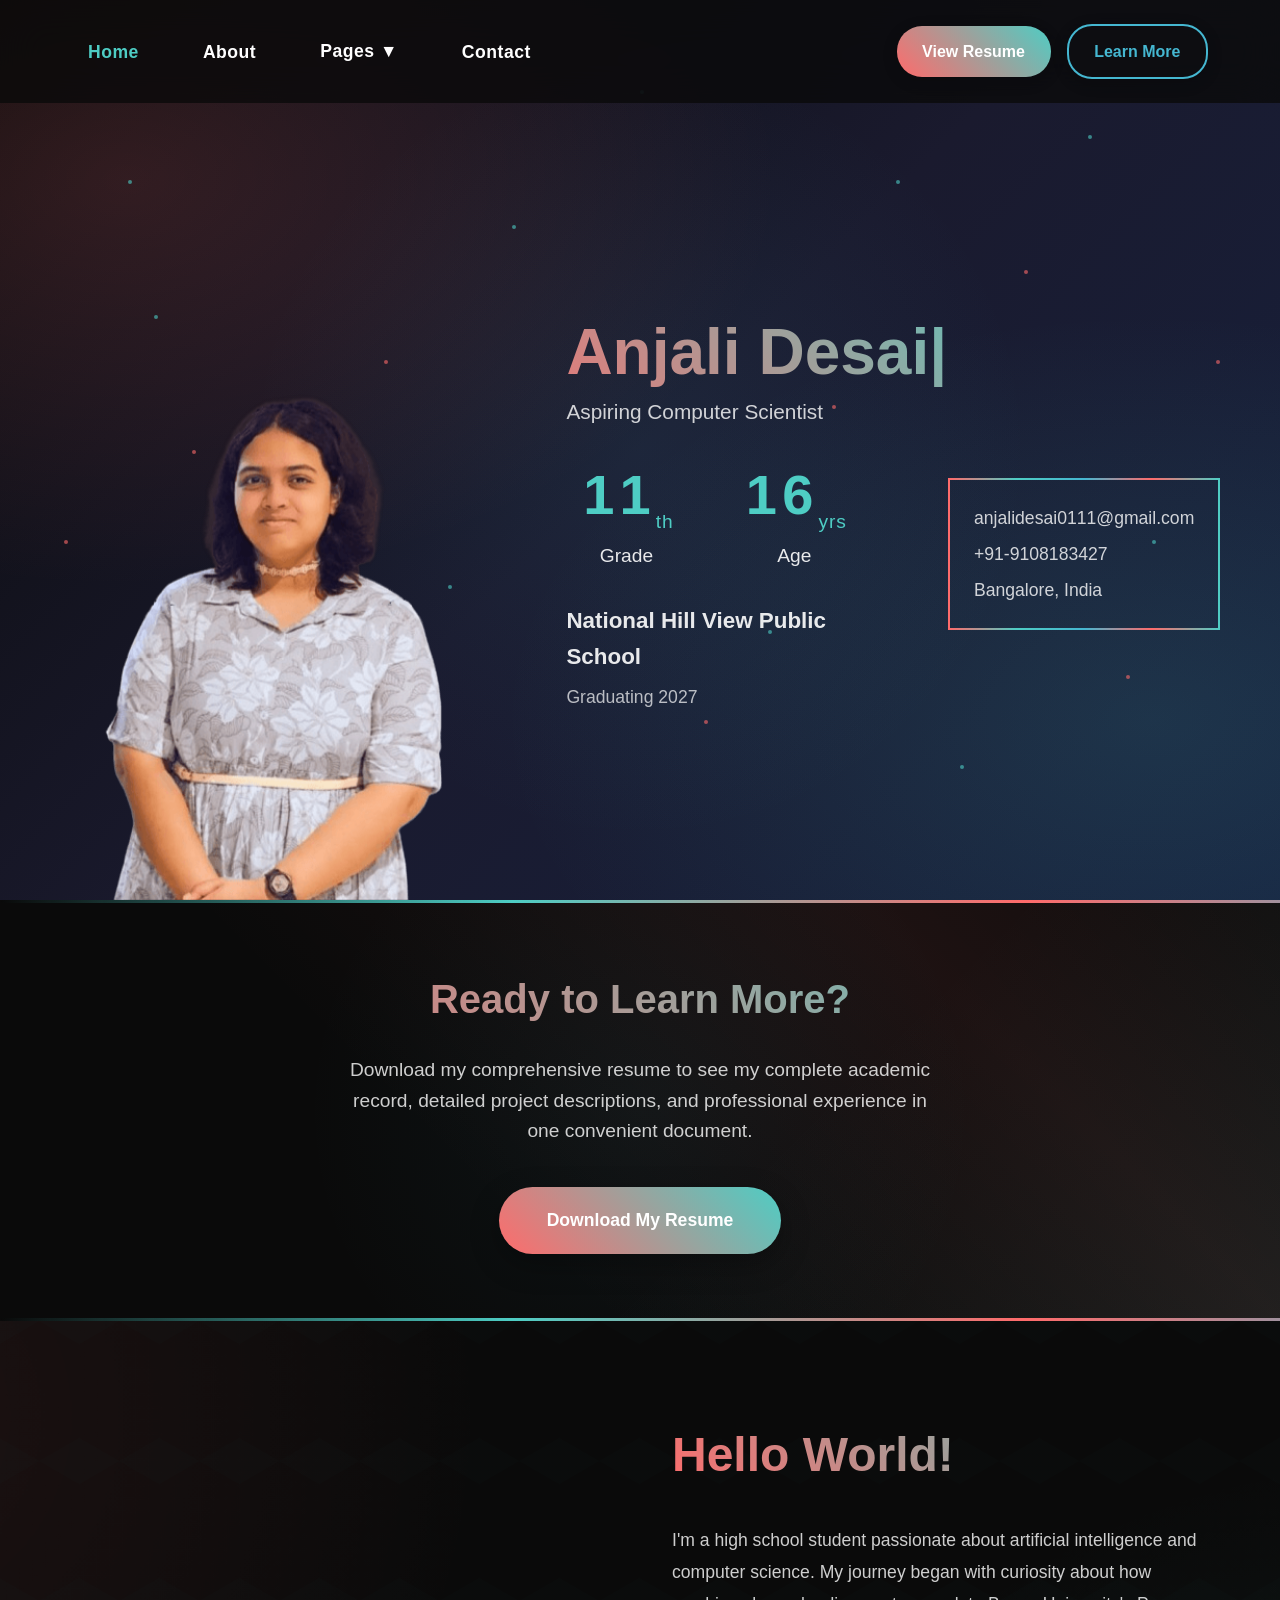
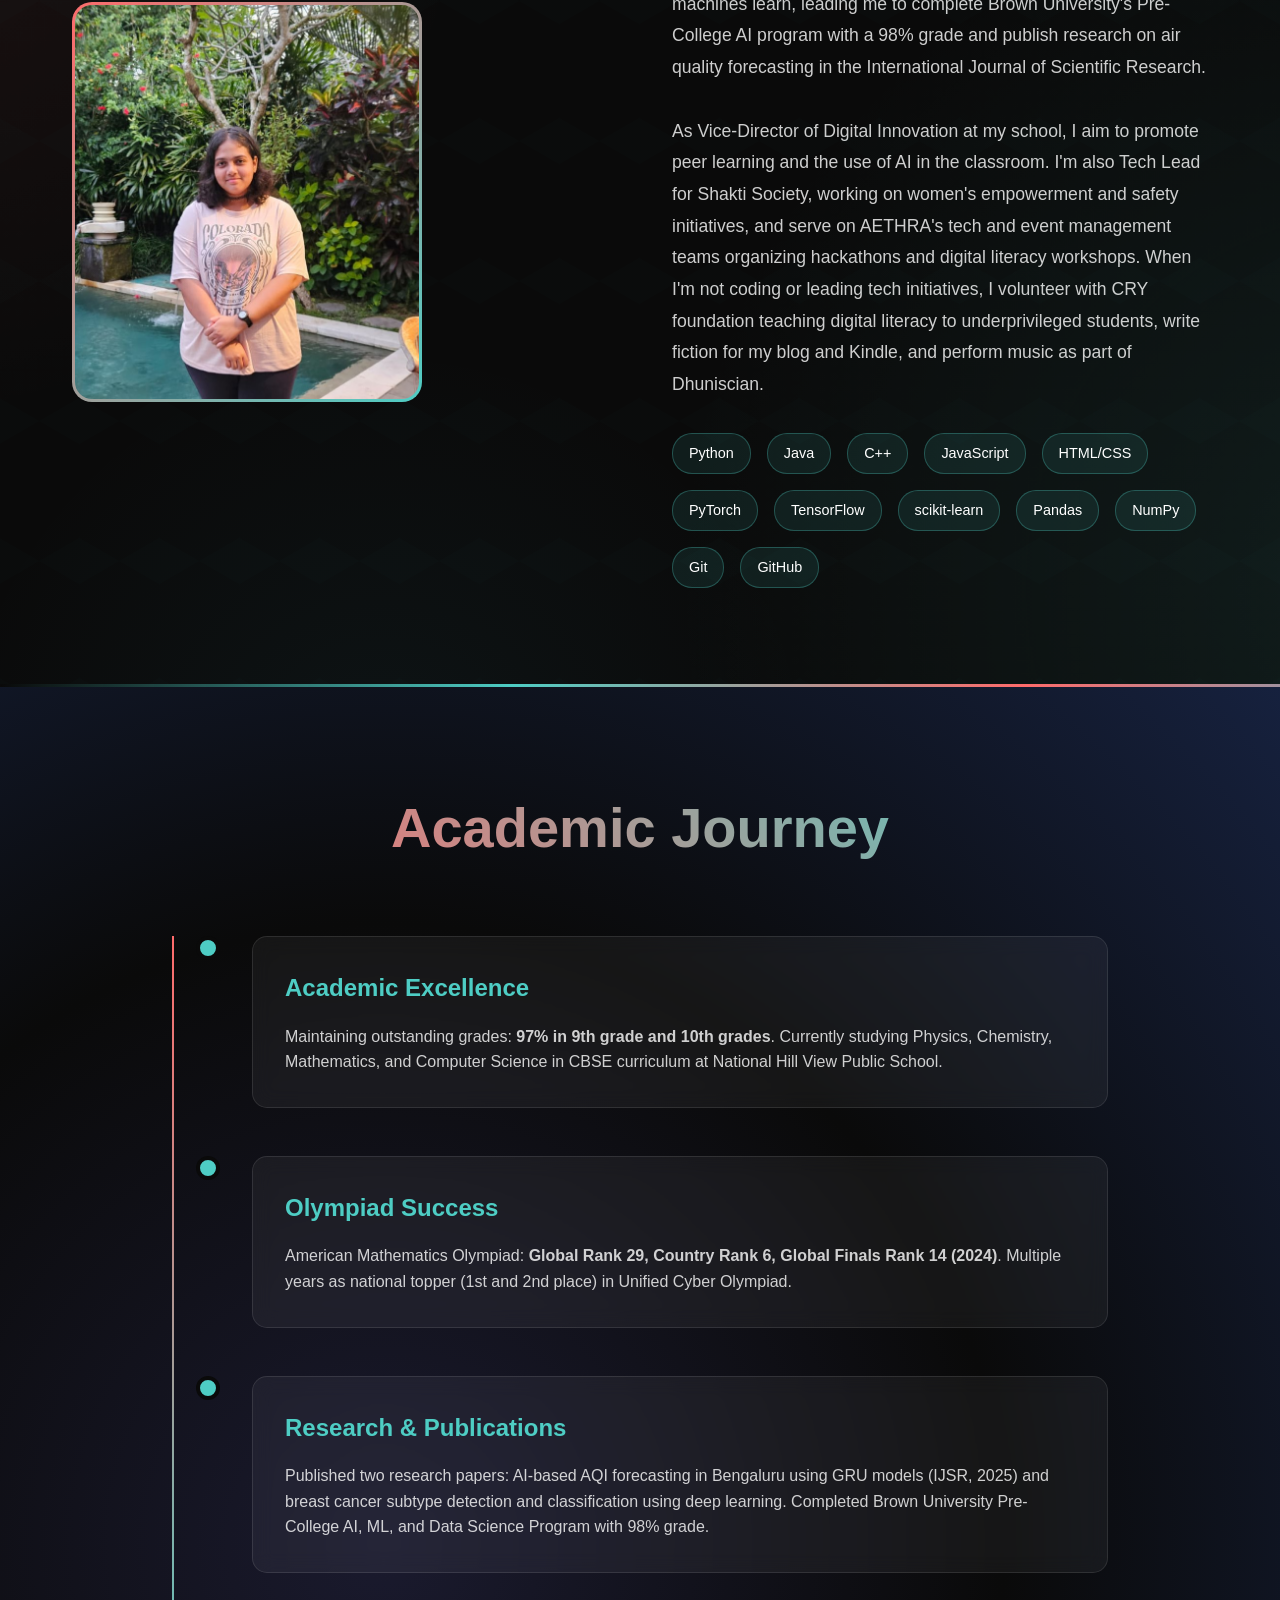
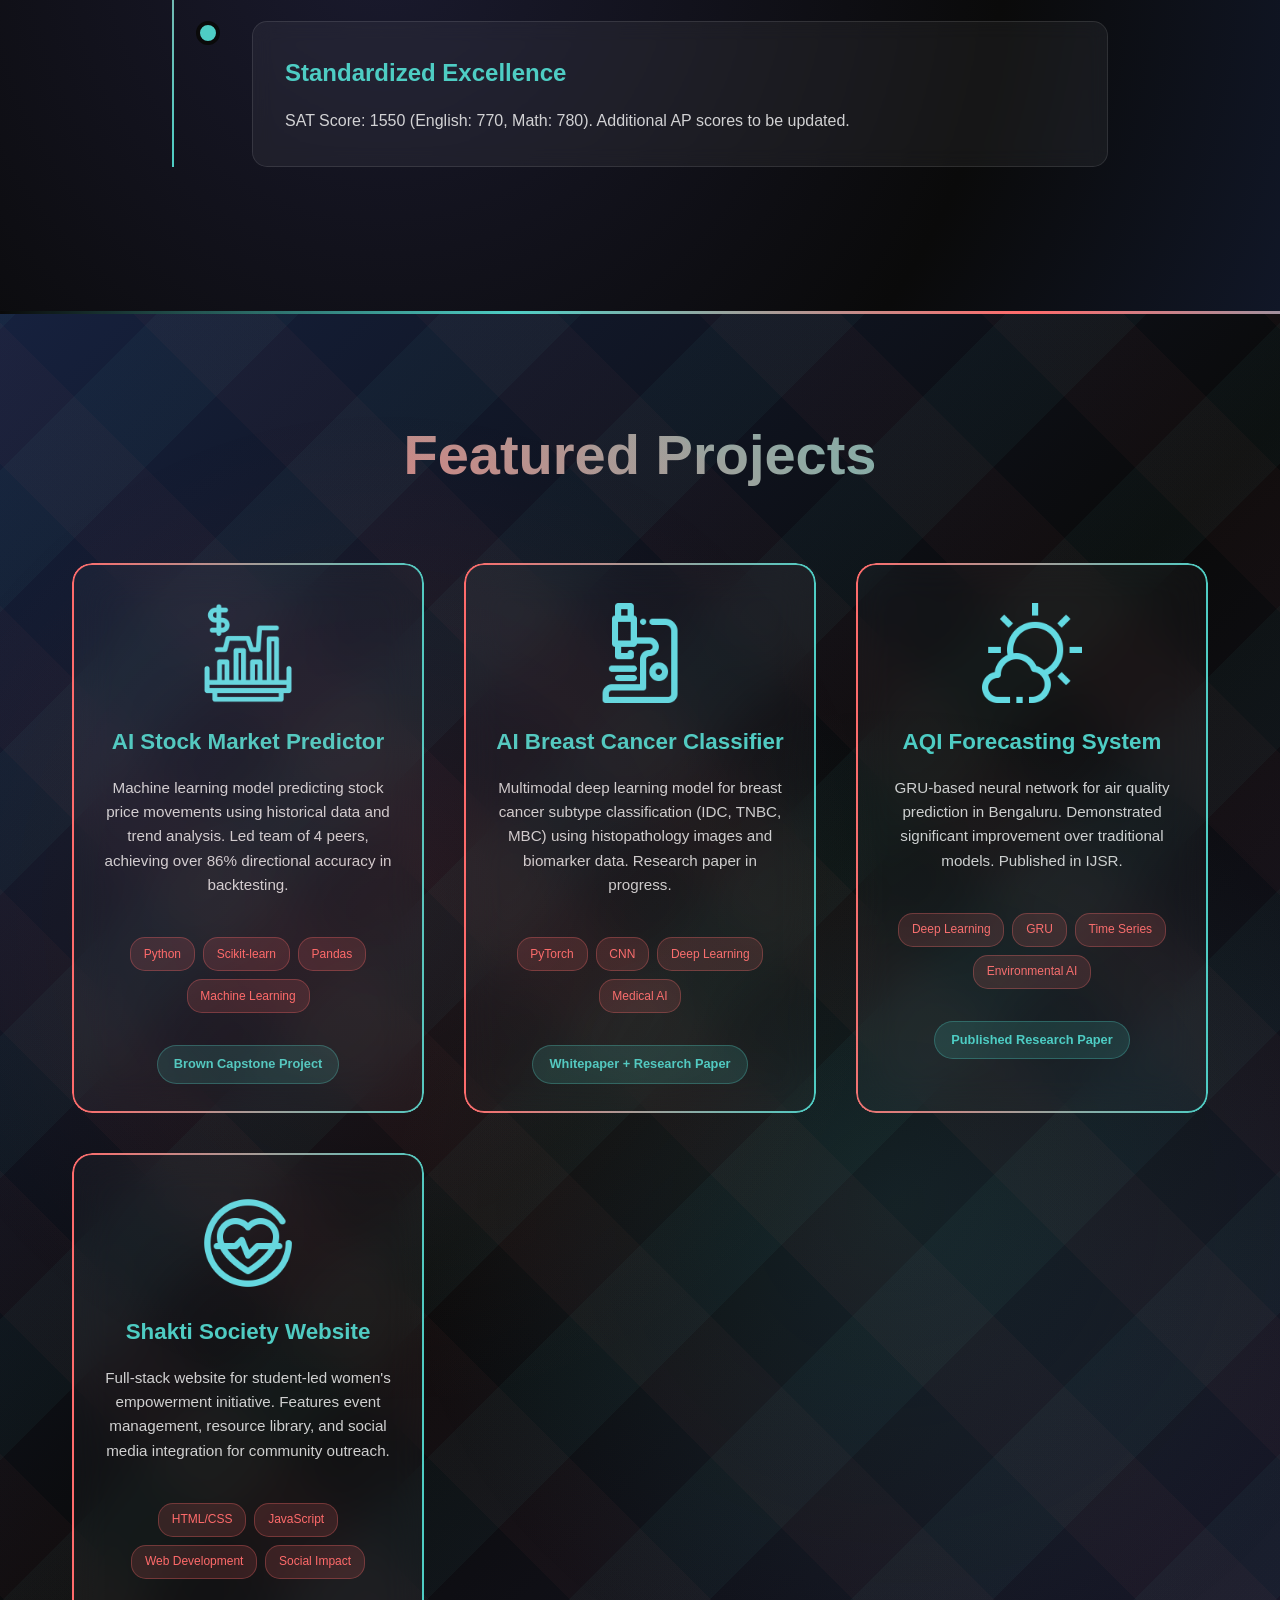
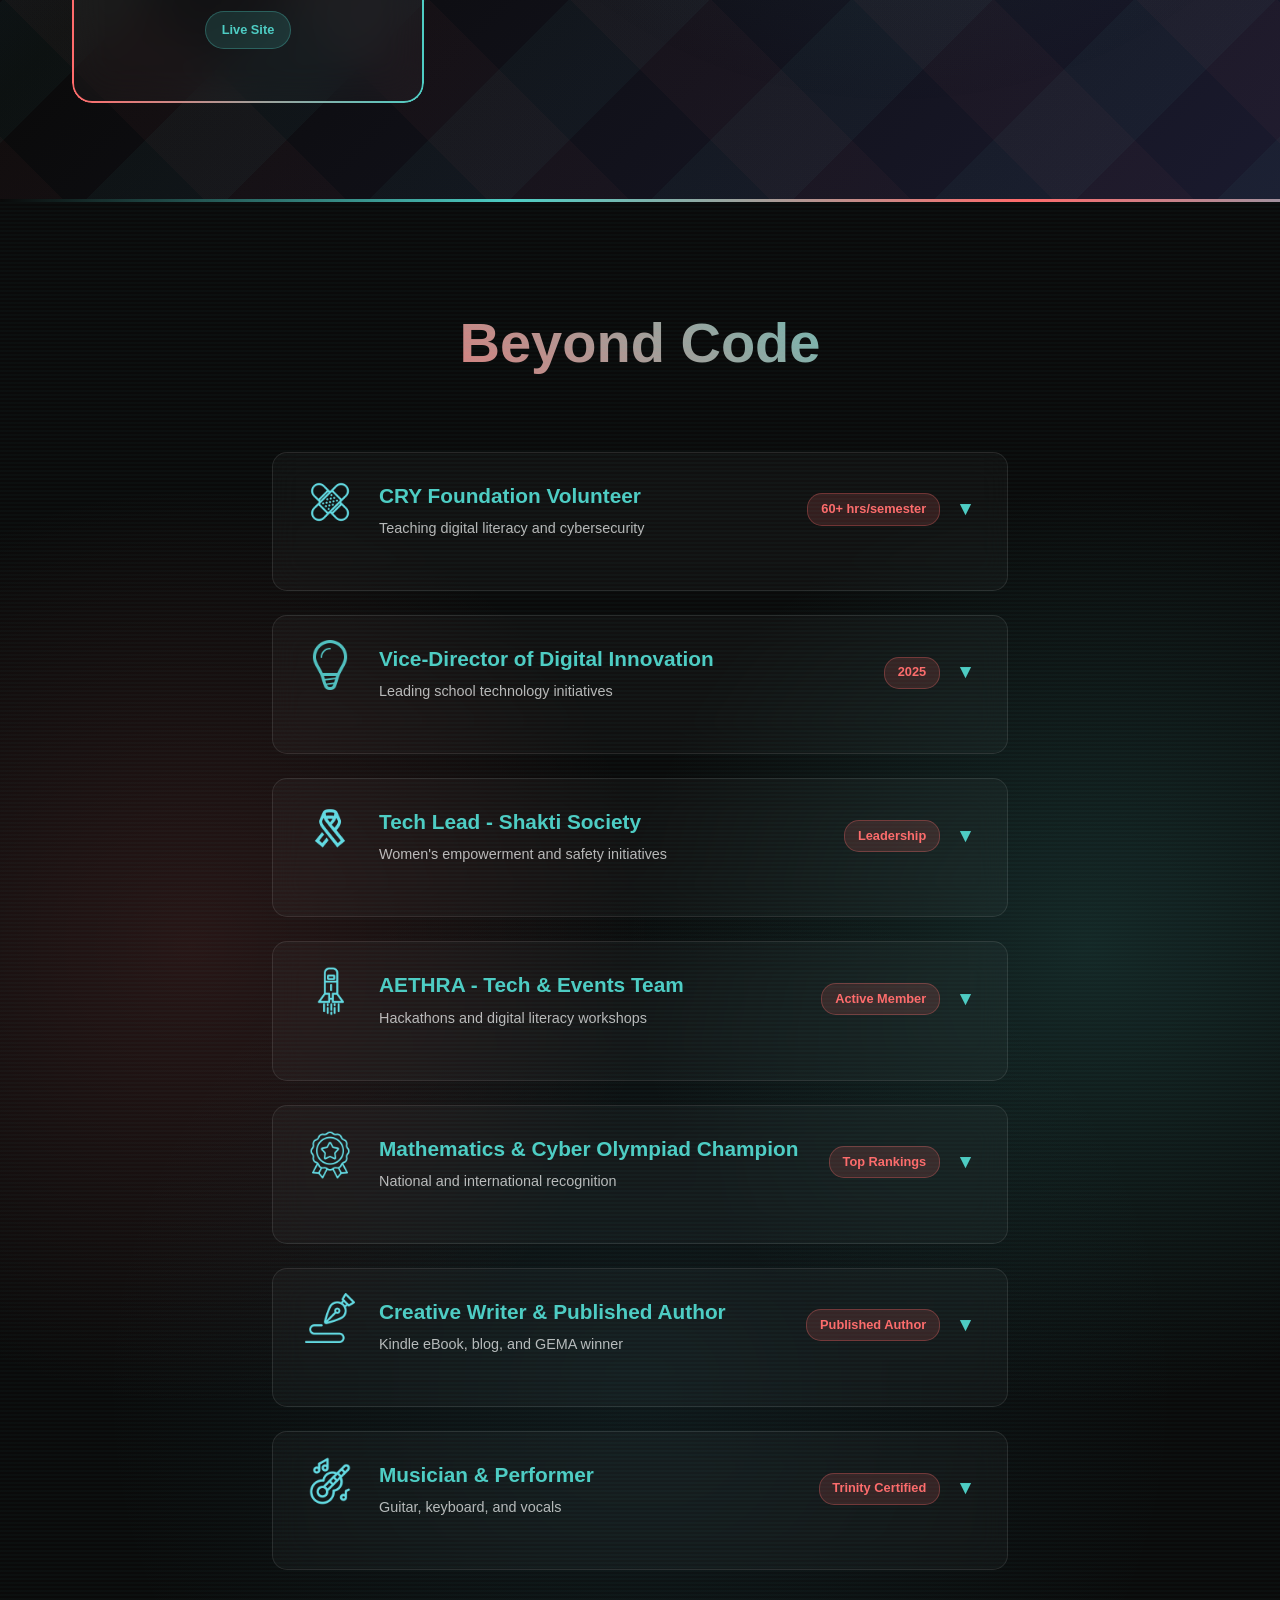
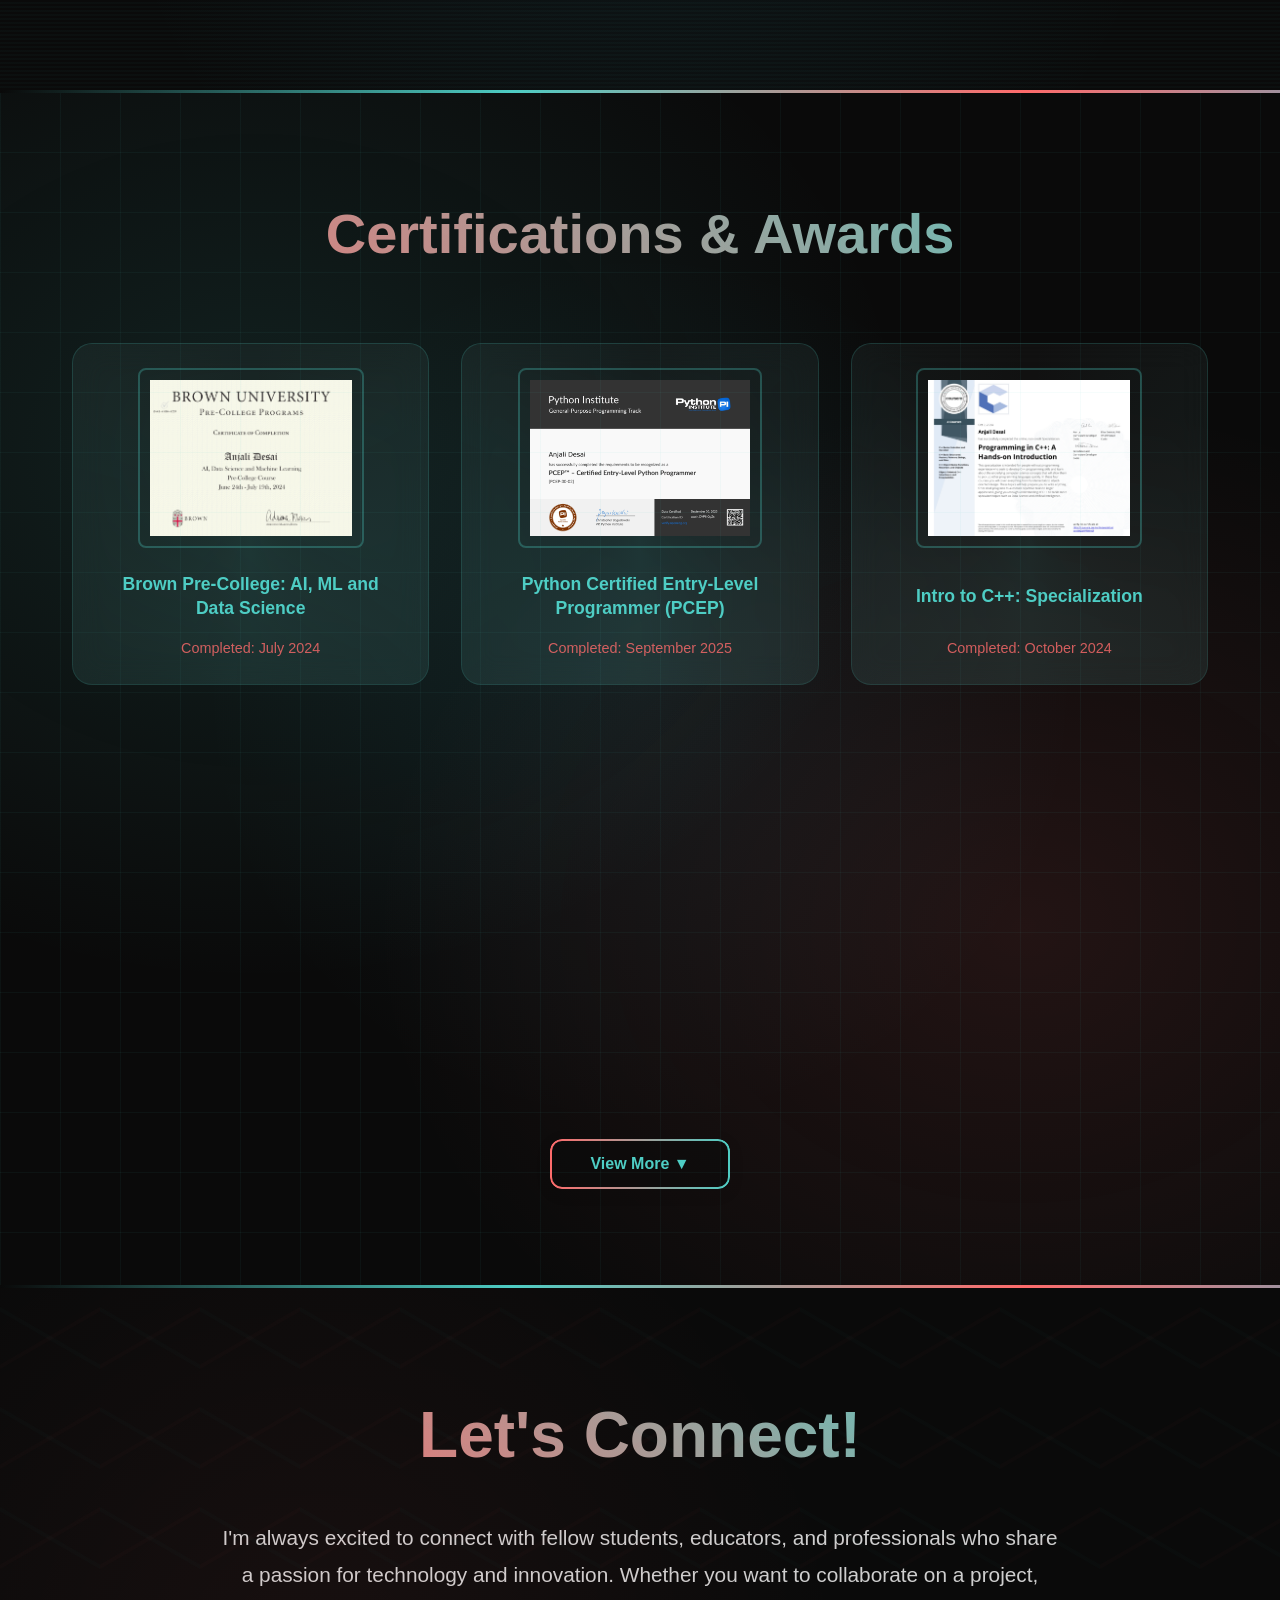
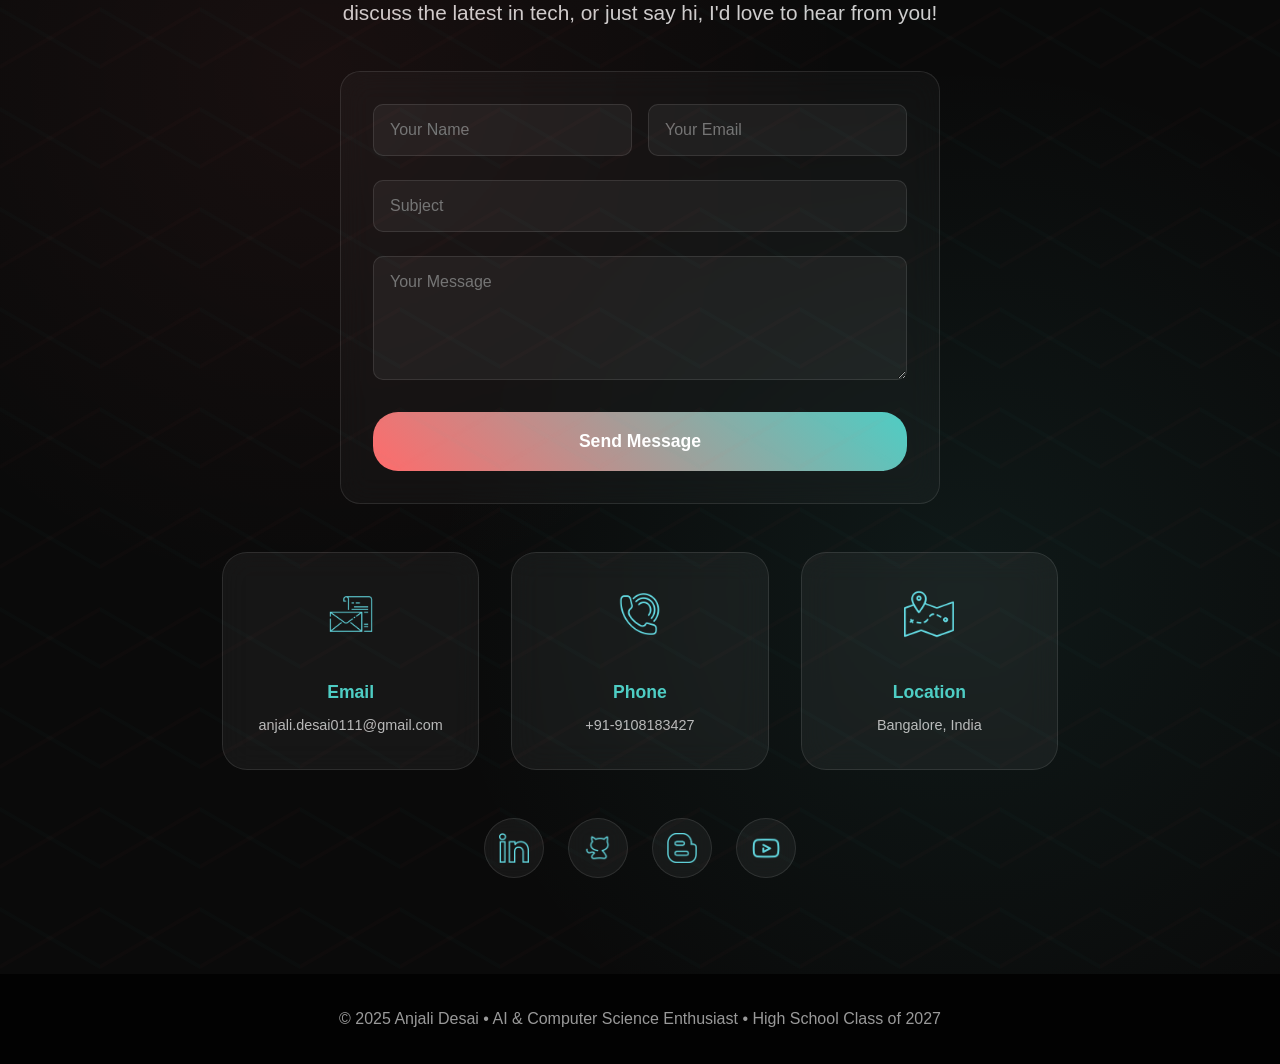
==== index.html @ 6851bf17 "Update index.html" ====
<!DOCTYPE html>
<html lang="en">
<head>
    <meta charset="UTF-8">
    <meta name="viewport" content="width=device-width, initial-scale=1.0">
    <title>Anjali Desai - Portfolio</title>
</head>
<link rel="stylesheet" href="style.css">
<body>
    <div class="page-transition" id="pageTransition">
        <div class="loader"></div>
    </div>
    <header>
        <nav>
            <button class="hamburger" id="hamburger">
                <span></span>
                <span></span>
                <span></span>
            </button>
            <div class="nav-left">
                <ul class="nav-links">
                    <li><a href="#home">Home</a></li>
                    <li><a href="#about">About</a></li>
                    <li class="dropdown">
                        <button class="dropdown-btn">Pages ▼</button>
                        <div class="dropdown-content">
                            <a href="#academics">Academics</a>
                            <a href="#projects">Projects</a>
                            <a href="#activities">Activities</a>
                            <a href="#certifications">Certifications</a>
                        </div>
                    </li>
                    <li><a href="#contact">Contact</a></li>
                </ul>
            </div>
            <div class="nav-right">
                <a href="cert_pdf/Anjali_Desai_Resume.pdf" target="_blank" class="nav-btn resume-nav-btn">View Resume</a>                
                <a href="#about" class="nav-btn learn-more-btn">Learn More</a>
            </div>
        </nav>        
    </header>
    
    <section id="home" class="hero">
        <div class="hero-content">
            <div class="hero-image-container">
                <img src="images/hero-photo.png" alt="Anjali Desai" class="hero-image">
            </div>
            <div class="hero-info">
                <div class="hero-name-section">
                    <h1 class="hero-name" id="hero-name"></h1>
                    <p class="hero-subtitle">Aspiring Computer Scientist</p>
                </div>
                <div class="hero-content-row">
                    <div class="hero-left-content">
                        <div class="hero-stats">
                            <div class="hero-stat-item animate-float-1">
                                <div class="hero-stat-number">
                                    <div class="counter-tens" id="grade-tens">
                                        <div class="counter-roll" id="grade-tens-roll">
                                            <div class="counter-digit">0</div>
                                            <div class="counter-digit">1</div>
                                            <div class="counter-digit">2</div>
                                        </div>
                                    </div>
                                    <div class="counter-ones" id="grade-ones">
                                        <div class="counter-roll" id="grade-ones-roll">
                                            <div class="counter-digit">0</div>
                                            <div class="counter-digit">1</div>
                                            <div class="counter-digit">2</div>
                                            <div class="counter-digit">3</div>
                                            <div class="counter-digit">4</div>
                                            <div class="counter-digit">5</div>
                                            <div class="counter-digit">6</div>
                                            <div class="counter-digit">7</div>
                                            <div class="counter-digit">8</div>
                                            <div class="counter-digit">9</div>
                                        </div>
                                    </div>
                                    <span class="counter-suffix">th</span>
                                </div>
                                <span class="hero-stat-label">Grade</span>
                            </div>
                            <div class="hero-stat-item animate-float-2">
                                <div class="hero-stat-number">
                                    <div class="counter-tens" id="age-tens">
                                        <div class="counter-roll" id="age-tens-roll">
                                            <div class="counter-digit">0</div>
                                            <div class="counter-digit">1</div>
                                            <div class="counter-digit">2</div>
                                        </div>
                                    </div>
                                    <div class="counter-ones" id="age-ones">
                                        <div class="counter-roll" id="age-ones-roll">
                                            <div class="counter-digit">0</div>
                                            <div class="counter-digit">1</div>
                                            <div class="counter-digit">2</div>
                                            <div class="counter-digit">3</div>
                                            <div class="counter-digit">4</div>
                                            <div class="counter-digit">5</div>
                                            <div class="counter-digit">6</div>
                                            <div class="counter-digit">7</div>
                                            <div class="counter-digit">8</div>
                                            <div class="counter-digit">9</div>
                                        </div>
                                    </div>
                                    <span class="counter-suffix">yrs</span>
                                </div>
                                <span class="hero-stat-label">Age</span>
                            </div>
                        </div>
                        <div class="hero-school-info">
                            <div class="hero-school-name">National Hill View Public School</div>
                            <div class="hero-school-details">Graduating 2027</div>
                        </div>
                    </div>
                    <div class="hero-right-content">
                        <div class="hero-contact">
                            <div class="hero-contact-box">
                                <div class="hero-contact-info">
                                    <div>anjalidesai0111@gmail.com</div>
                                    <div>+91-9108183427</div>
                                    <div>Bangalore, India</div>
                                </div>
                            </div>
                        </div>
                    </div>
                </div>
            </div>            
        </div>
        <div class="particle" style="left: 10%; top: 20%; animation: float 3s ease-in-out infinite;"></div>
        <div class="particle" style="left: 80%; top: 30%; animation: float 4s ease-in-out infinite 0.5s;"></div>
        <div class="particle" style="left: 60%; top: 70%; animation: float 3.5s ease-in-out infinite 1s;"></div>
        <div class="particle" style="left: 20%; top: 80%; animation: float 4.5s ease-in-out infinite 1.5s;"></div>
        <div class="particle" style="left: 90%; top: 60%; animation: float 3.2s ease-in-out infinite 2s;"></div>
        <div class="particle" style="left: 30%; top: 40%; animation: float 4.2s ease-in-out infinite 0.8s;"></div>
        <div class="particle" style="left: 70%; top: 20%; animation: float 3.8s ease-in-out infinite 1.2s;"></div>
        <div class="particle" style="left: 15%; top: 50%; animation: float 4.8s ease-in-out infinite 0.3s;"></div>
        <div class="particle" style="left: 85%; top: 15%; animation: float 3.3s ease-in-out infinite 0.7s;"></div>
        <div class="particle" style="left: 5%; top: 60%; animation: float 4.1s ease-in-out infinite 1.3s;"></div>
        <div class="particle" style="left: 50%; top: 10%; animation: float 3.7s ease-in-out infinite 0.9s;"></div>
        <div class="particle" style="left: 25%; top: 90%; animation: float 4.6s ease-in-out infinite 1.7s;"></div>
        <div class="particle" style="left: 75%; top: 85%; animation: float 3.4s ease-in-out infinite 0.4s;"></div>
        <div class="particle" style="left: 95%; top: 40%; animation: float 4.3s ease-in-out infinite 1.1s;"></div>
        <div class="particle" style="left: 40%; top: 25%; animation: float 3.9s ease-in-out infinite 0.6s;"></div>
        <div class="particle" style="left: 65%; top: 45%; animation: float 4.4s ease-in-out infinite 1.4s;"></div>
        <div class="particle" style="left: 12%; top: 35%; animation: float 3.6s ease-in-out infinite 0.2s;"></div>
        <div class="particle" style="left: 88%; top: 75%; animation: float 4.7s ease-in-out infinite 1.6s;"></div>
        <div class="particle" style="left: 35%; top: 65%; animation: float 3.1s ease-in-out infinite 0.1s;"></div>
        <div class="particle" style="left: 55%; top: 80%; animation: float 4.9s ease-in-out infinite 1.9s;"></div>
    </section>

    <!-- CV Banner Section -->
    <div class="section-divider"></div>
    <section class="cv-banner-section">
        <div class="cv-banner-container">
            <h2 class="cv-banner-title">Ready to Learn More?</h2>
            <p class="cv-banner-text">
                Download my comprehensive resume to see my complete academic record, detailed project descriptions, 
                and professional experience in one convenient document.
            </p>
            <a href="cert_pdf/Anjali_Desai_Resume.pdf" download class="cv-download-btn">
                Download My Resume
            </a>
        </div>
    </section>
    <div class="section-divider"></div>

    <section id="about" class="about">
        <div class="about-container">
            <div class="about-left">
                <div class="about-image-wrapper">
                    <img src="images/about-photo.jpeg" alt="Anjali Desai" class="about-image" loading="lazy">
                </div>
            </div>
            <div class="about-right">
                <h2 class="about-title">Hello World!</h2>
                <p class="about-text">
                    I'm a high school student passionate about artificial intelligence and computer science. My journey began with curiosity about how machines learn, leading me to complete Brown University's Pre-College AI program with a 98% grade and publish research on air quality forecasting in the International Journal of Scientific Research.
                </p>
                <p class="about-text">
                    As Vice-Director of Digital Innovation at my school, I aim to promote peer learning and the use of AI in the classroom. I'm also Tech Lead for Shakti Society, working on women's empowerment and safety initiatives, and serve on AETHRA's tech and event management teams organizing hackathons and digital literacy workshops. When I'm not coding or leading tech initiatives, I volunteer with CRY foundation teaching digital literacy to underprivileged students, write fiction for my blog and Kindle, and perform music as part of Dhuniscian.
                </p>

                <div class="tech-stack">
                    <div class="tech-item">Python</div>
                    <div class="tech-item">Java</div>
                    <div class="tech-item">C++</div>
                    <div class="tech-item">JavaScript</div>
                    <div class="tech-item">HTML/CSS</div>
                    <div class="tech-item">PyTorch</div>
                    <div class="tech-item">TensorFlow</div>
                    <div class="tech-item">scikit-learn</div>
                    <div class="tech-item">Pandas</div>
                    <div class="tech-item">NumPy</div>
                    <div class="tech-item">Git</div>
                    <div class="tech-item">GitHub</div>
                </div>
            </div>
        </div>
    </section>

    <div class="section-divider"></div>

    <section id="academics" class="academics">
        <div class="academics-container">
            <h2 class="section-title">Academic Journey</h2>
            <div class="timeline">
                <div class="timeline-item">
                    <div class="timeline-content">
                        <h3 class="timeline-title">Academic Excellence</h3>
                        <p class="timeline-description">
                            Maintaining outstanding grades: <b>97% in 9th grade and 10th grades</b>. Currently studying Physics, Chemistry, Mathematics, and Computer Science in CBSE curriculum at National Hill View Public School.
                        </p>
                    </div>
                </div>
                <div class="timeline-item">
                    <div class="timeline-content">
                        <h3 class="timeline-title">Olympiad Success</h3>
                        <p class="timeline-description">
                            American Mathematics Olympiad: <b>Global Rank 29, Country Rank 6, Global Finals Rank 14 (2024)</b>. Multiple years as national topper (1st and 2nd place) in Unified Cyber Olympiad.
                        </p>
                    </div>
                </div>
                <div class="timeline-item">
                    <div class="timeline-content">
                        <h3 class="timeline-title">Research & Publications</h3>
                        <p class="timeline-description">
                            Published two research papers: AI-based AQI forecasting in Bengaluru using GRU models (IJSR, 2025) and breast cancer subtype detection and classification using deep learning. Completed Brown University Pre-College AI, ML, and Data Science Program with 98% grade.
                        </p>
                    </div>
                </div>
                <div class="timeline-item">
                    <div class="timeline-content">
                        <h3 class="timeline-title">Standardized Excellence</h3>
                        <p class="timeline-description">
                            SAT Score: 1550 (English: 770, Math: 780). Additional AP scores to be updated.
                        </p>
                    </div>
                </div>
            </div>
        </div>
    </section>

    <div class="section-divider"></div>

    <section id="projects" class="projects">
        <div class="projects-container">
            <h2 class="section-title">Featured Projects</h2>
            <div class="projects-grid">

                <!-- Stock Market Predictor -->
                <div class="project-card">
                    <div class="project-card-inner">
                        <div class="project-card-front">
                            <div class="project-header">
                                <img src="icons/icon-stock.png" class="project-icon" alt="Stock Market" loading="lazy">
                            </div>
                            <div class="project-body">
                                <div class="project-content">
                                    <h3 class="project-title">AI Stock Market Predictor</h3>
                                    <p class="project-description">
                                        Machine learning model predicting stock price movements using historical data and trend analysis. Led team of 4 peers, achieving over 86% directional accuracy in backtesting.
                                    </p>
                                </div>
                                <div class="project-tags-container">
                                    <div class="project-tags">
                                        <span class="project-tag">Python</span>
                                        <span class="project-tag">Scikit-learn</span>
                                        <span class="project-tag">Pandas</span>
                                        <span class="project-tag">Machine Learning</span>
                                    </div>
                                    <span class="project-status">Brown Capstone Project</span>
                                </div>
                            </div>
                        </div>
                        <div class="project-card-back">
                            <h3 class="project-title">View Project</h3>
                            <a href="https://github.com/AnjaliiD/stock-analysis-arima-forecasting" class="project-link-btn" target="_blank">GitHub Repo</a>
                            <p style="color: rgba(255, 255, 255, 0.7); text-align: center; margin-top: 1rem;">Brown University Pre-College Capstone Project</p>
                        </div>
                    </div>
                </div>
    
                <!-- Breast Cancer Classifier -->
                <div class="project-card">
                    <div class="project-card-inner">
                        <div class="project-card-front">
                            <div class="project-header">
                                <img src="icons/icon-cancer.png" class="project-icon" alt="Medical AI" loading="lazy">
                            </div>
                            <div class="project-body">
                                <div class="project-content">
                                    <h3 class="project-title">AI Breast Cancer Classifier</h3>
                                    <p class="project-description">
                                        Multimodal deep learning model for breast cancer subtype classification (IDC, TNBC, MBC) using histopathology images and biomarker data. Research paper in progress.
                                    </p>
                                </div>
                                <div class="project-tags-container">
                                    <div class="project-tags">
                                        <span class="project-tag">PyTorch</span>
                                        <span class="project-tag">CNN</span>
                                        <span class="project-tag">Deep Learning</span>
                                        <span class="project-tag">Medical AI</span>
                                    </div>
                                    <span class="project-status">Whitepaper + Research Paper</span>
                                </div>
                            </div>
                        </div>
                        <div class="project-card-back">
                            <h3 class="project-title">Research & Code</h3>
                            <a href="YOUR_RESEARCH_PAPER_LINK_HERE" class="project-link-btn" target="_blank">Research Paper</a>
                            <a href="https://www.oneyoungindia.com/white-papers/ai-augmented-multimodal-risk-prediction-of-breast-cancer-using-polygenic-scores%2C-lifestyle-data%2C-and-temporal-emr-modeling/anjali-desai" class="project-link-btn secondary" target="_blank">Read Whitepaper</a>
                            <a href="https://github.com/AnjaliiD/Breast-Cancer-Classification" class="project-link-btn secondary" target="_blank">GitHub Repo</a>
                            <p style="color: rgba(255, 255, 255, 0.7); text-align: center; margin-top: 1rem;">OneYoungIndia Publication</p>
                        </div>
                    </div>
                </div>

                <!-- AQI Forecasting -->
                <div class="project-card">
                    <div class="project-card-inner">
                        <div class="project-card-front">
                            <div class="project-header">
                                <img src="icons/icon-aqi.png" class="project-icon" alt="Air Quality" loading="lazy">
                            </div>
                            <div class="project-body">
                                <div class="project-content">
                                    <h3 class="project-title">AQI Forecasting System</h3>
                                    <p class="project-description">
                                        GRU-based neural network for air quality prediction in Bengaluru. Demonstrated significant improvement over traditional models. Published in IJSR.
                                    </p>
                                </div>
                                <div class="project-tags-container">
                                    <div class="project-tags">
                                        <span class="project-tag">Deep Learning</span>
                                        <span class="project-tag">GRU</span>
                                        <span class="project-tag">Time Series</span>
                                        <span class="project-tag">Environmental AI</span>
                                    </div>
                                    <span class="project-status">Published Research Paper</span>
                                </div>
                            </div>
                        </div>
                        <div class="project-card-back">
                            <h3 class="project-title">Published Research</h3>
                            <a href="https://www.worldwidejournals.com/international-journal-of-scientific-research-(IJSR)/recent_issues_pdf/2025/June/air-quality-i_June_2025_4561939467_6530047.pdf" class="project-link-btn" target="_blank">Research Paper</a>
                            <a href="https://github.com/AnjaliiD/Bangalore-AQI-Prediction-and-Forecasting-AI" class="project-link-btn secondary" target="_blank">GitHub Repo</a>
                            <p style="color: rgba(255, 255, 255, 0.7); text-align: center; margin-top: 1rem;">International Journal of Scientific Research</p>
                        </div>
                    </div>
                </div>
    
                <!-- Shakti Society Website -->
                <div class="project-card">
                    <div class="project-card-inner">
                        <div class="project-card-front">
                            <div class="project-header">
                                <img src="icons/icon-shakti-web.png" class="project-icon" alt="Women Empowerment" loading="lazy">
                            </div>
                            <div class="project-body">
                                <div class="project-content">
                                    <h3 class="project-title">Shakti Society Website</h3>
                                    <p class="project-description">
                                        Full-stack website for student-led women's empowerment initiative. Features event management, resource library, and social media integration for community outreach.
                                    </p>
                                </div>
                                <div class="project-tags-container">
                                    <div class="project-tags">
                                        <span class="project-tag">HTML/CSS</span>
                                        <span class="project-tag">JavaScript</span>
                                        <span class="project-tag">Web Development</span>
                                        <span class="project-tag">Social Impact</span>
                                    </div>
                                    <span class="project-status">Live Site</span>
                                </div>
                            </div>
                        </div>
                        <div class="project-card-back">
                            <h3 class="project-title">View Project</h3>
                            <a href="https://shakti-society.netlify.app/" class="project-link-btn" target="_blank">Visit Website</a>
                            <p style="color: rgba(255, 255, 255, 0.7); text-align: center; margin-top: 1rem;">Tech Lead role - maintaining and expanding features</p>
                        </div>
                    </div>
                </div>
            </div>
        </div>
    </section>

    <div class="section-divider"></div>

    <section id="activities" class="activities">
        <div class="activities-container">
            <h2 class="section-title">Beyond Code</h2>
            <div class="activities-list">

                <div class="activity-list-item">
                    <div class="activity-summary">
                        <div class="activity-summary-left">
                            <div class="activity-summary-emoji">
                                <img src="icons/icon-cry.png" loading="lazy">
                            </div>                            
                            <div class="activity-summary-content">
                                <h3>CRY Foundation Volunteer</h3>
                                <p>Teaching digital literacy and cybersecurity</p>
                            </div>
                        </div>
                        <div class="activity-summary-right">
                            <span class="activity-achievement-badge">60+ hrs/semester</span>
                            <span class="activity-expand-icon">▼</span>
                        </div>
                    </div>
                    <div class="activity-details">
                        Over three years volunteering with Child Rights and You (CRY), delivering interactive educational sessions to underprivileged students on cybersecurity awareness, digital literacy, and digital marketing principles. Recognized with multiple certificates for sustained contribution and impact. Led teams during Walk to EmpowHER walkathon and World Music Day events.
                    </div>
                </div>
                
                <div class="activity-list-item">
                    <div class="activity-summary">
                        <div class="activity-summary-left">
                            <div class="activity-summary-emoji">
                                <img src="icons/icon-innovation.png" loading="lazy">
                            </div>                            
                            <div class="activity-summary-content">
                                <h3>Vice-Director of Digital Innovation</h3>
                                <p>Leading school technology initiatives</p>
                            </div>
                        </div>
                        <div class="activity-summary-right">
                            <span class="activity-achievement-badge">2025</span>
                            <span class="activity-expand-icon">▼</span>
                        </div>
                    </div>
                    <div class="activity-details">
                        Elected student leader spearheading launch of AI-focused club encouraging peer-led learning through workshops and competitions. Supporting digital transformation within school and mentoring juniors in Python, HTML, and AI basics.
                    </div>
                </div>

                <div class="activity-list-item">
                    <div class="activity-summary">
                        <div class="activity-summary-left">
                            <div class="activity-summary-emoji">
                                <img src="icons/icon-shakti.png" loading="lazy">
                            </div>                            
                            <div class="activity-summary-content">
                                <h3>Tech Lead - Shakti Society</h3>
                                <p>Women's empowerment and safety initiatives</p>
                            </div>
                        </div>
                        <div class="activity-summary-right">
                            <span class="activity-achievement-badge">Leadership</span>
                            <span class="activity-expand-icon">▼</span>
                        </div>
                    </div>
                    <div class="activity-details">
                        Leading the tech team for Shakti Society, a growing student-led community working towards women's empowerment, safety, and awareness. Created and maintain the organization's website, organize events to raise awareness about critical issues, and reach out to the community through strategic social media campaigns.
                    </div>
                </div>
                
                <div class="activity-list-item">
                    <div class="activity-summary">
                        <div class="activity-summary-left">
                            <div class="activity-summary-emoji">
                                <img src="icons/icon-aethra.png" loading="lazy">
                            </div>                            
                            <div class="activity-summary-content">
                                <h3>AETHRA - Tech & Events Team</h3>
                                <p>Hackathons and digital literacy workshops</p>
                            </div>
                        </div>
                        <div class="activity-summary-right">
                            <span class="activity-achievement-badge">Active Member</span>
                            <span class="activity-expand-icon">▼</span>
                        </div>
                    </div>
                    <div class="activity-details">
                        Member of AETHRA's tech team and event coordination team, where creativity meets action and challenges turn into opportunities. Help organize and coordinate large-scale hackathons and ideathons with 100+ participants, manage digital literacy workshops that empower communities, and contribute to building innovative solutions for real-world problems.
                    </div>
                </div>
                
                <div class="activity-list-item">
                    <div class="activity-summary">
                        <div class="activity-summary-left">
                            <div class="activity-summary-emoji">
                                <img src="icons/icon-trophy.png" loading="lazy">
                            </div>                            
                            <div class="activity-summary-content">
                                <h3>Mathematics & Cyber Olympiad Champion</h3>
                                <p>National and international recognition</p>
                            </div>
                        </div>
                        <div class="activity-summary-right">
                            <span class="activity-achievement-badge">Top Rankings</span>
                            <span class="activity-expand-icon">▼</span>
                        </div>
                    </div>
                    <div class="activity-details">
                        American Mathematics Olympiad 2024: Global Rank 29, Country Rank 6, Finals Rank 14. Singapore International Math Olympiad Challenge Finals qualifier. Unified Cyber Olympiad: 1st and 2nd place nationally in multiple years. Demonstrates consistent excellence in analytical problem-solving.
                    </div>
                </div>
                
                <div class="activity-list-item">
                    <div class="activity-summary">
                        <div class="activity-summary-left">
                            <div class="activity-summary-emoji">
                                <img src="icons/icon-writing.png" loading="lazy">
                            </div>                            
                            <div class="activity-summary-content">
                                <h3>Creative Writer & Published Author</h3>
                                <p>Kindle eBook, blog, and GEMA winner</p>
                            </div>
                        </div>
                        <div class="activity-summary-right">
                            <span class="activity-achievement-badge">Published Author</span>
                            <span class="activity-expand-icon">▼</span>
                        </div>
                    </div>
                    <div class="activity-details">
                        Published author with Kindle eBook featuring original fiction exploring historical fantasy, psychological suspense, and urban supernatural genres. Writing and publishing content twice monthly on writerjourneyy.blogspot.com. Won GEMA's national short story competition with published winning story. Active readership across blog and eBook platforms.
                    </div>
                </div>
                
                <div class="activity-list-item">
                    <div class="activity-summary">
                        <div class="activity-summary-left">
                            <div class="activity-summary-emoji">
                                <img src="icons/icon-music.png" loading="lazy">
                            </div>                            
                            <div class="activity-summary-content">
                                <h3>Musician & Performer</h3>
                                <p>Guitar, keyboard, and vocals</p>
                            </div>
                        </div>
                        <div class="activity-summary-right">
                            <span class="activity-achievement-badge">Trinity Certified</span>
                            <span class="activity-expand-icon">▼</span>
                        </div>
                    </div>
                    <div class="activity-details">
                        Trinity College London certified in guitar: Grades 1-3 (Outstanding), Grade 4 ongoing. Three years of experience in guitar and keyboard. Performed in multiple live shows, band performances with Dhuniscian, and cultural programs. YouTube channel showcasing compositions and covers.
                    </div>
                </div>

            </div>
        </div>
    </section>

    <div class="section-divider"></div>

    <section id="certifications" class="certifications">
        <div class="certifications-container">
            <h2 class="section-title">Certifications & Awards</h2>
            <div class="certifications-grid">

                    <div class="certification-card">
                        <a href="cert_pdf/Brown-Certificate.pdf" target="_blank">
                            <img src="cert_img/cert-brown.jpg" alt="Brown Pre-College: AI, ML and Data Science" class="cert-image" loading="lazy">
                        </a>
                        <a href="cert_pdf/Brown-Certificate.pdf" target="_blank">
                            <h3 class="cert-title">Brown Pre-College: AI, ML and Data Science</h3>
                        </a>
                        <p class="cert-date">Completed: July 2024</p>
                    </div>
                
                    <div class="certification-card">
                        <a href="cert_pdf/PCEP-certificate.pdf" target="_blank">
                            <img src="cert_img/cert-pcep.jpg" alt="Python Certified Entry-Level Programmer (PCEP)" class="cert-image" loading="lazy">
                        </a>
                        <a href="cert_pdf/PCEP-certificate.pdf" target="_blank">
                            <h3 class="cert-title">Python Certified Entry-Level Programmer (PCEP)</h3>
                        </a>
                        <p class="cert-date">Completed: September 2025</p>
                    </div>
                
                    <div class="certification-card">
                        <a href="cert_pdf/C++-Specialization.pdf" target="_blank">
                            <img src="cert_img/cert-c++.jpg" alt="Intro to C++: Specialization" class="cert-image" loading="lazy">
                        </a>
                        <a href="cert_pdf/C++-Specialization.pdf" target="_blank">
                            <h3 class="cert-title">Intro to C++: Specialization</h3>
                        </a>
                        <p class="cert-date">Completed: October 2024</p>
                    </div>
                
                    <div class="certification-card">
                        <a href="cert_pdf/Java-Basics-Specialization.pdf" target="_blank">
                            <img src="cert_img/cert-java.jpg" alt="Intro to Java: Specialization" class="cert-image" loading="lazy">
                        </a>
                        <a href="cert_pdf/Java-Basics-Specialization.pdf" target="_blank">
                            <h3 class="cert-title">Intro to Java: Specialization</h3>
                        </a>
                        <p class="cert-date">Completed: January 2024</p>
                    </div>

                    <div class="certification-card">
                        <a href="cert_pdf/AMO.pdf" target="_blank">
                            <img src="cert_img/AMO.jpg" alt="American Mathematics Olympiad" class="cert-image" loading="lazy">
                        </a>
                        <a href="cert_pdf/AMO.pdf" target="_blank">
                            <h3 class="cert-title">American Mathematics Olympiad Achievement</h3>
                        </a>
                        <p class="cert-date">Global Rank 29 - 2025</p>
                    </div>
                    
                    <div class="certification-card">
                        <a href="cert_pdf/singapore.pdf" target="_blank">
                            <img src="cert_img/singapore.jpeg" alt="Singapore International Math Olympiad" class="cert-image" loading="lazy">
                        </a>
                        <a href="cert_pdf/singapore.pdf" target="_blank">
                            <h3 class="cert-title">Singapore International Math Olympiad Challenge Finals</h3>
                        </a>
                        <p class="cert-date">Completed: 2025</p>
                    </div>
                
                    <!-- Hidden certificates -->
                    <div class="certification-card hidden">
                        <a href="cert_pdf/Python-Basics.pdf" target="_blank">
                            <img src="cert_img/cert-python.jpg" alt="Google Python Crash Course" class="cert-image" loading="lazy">
                        </a>
                        <a href="cert_pdf/Python-Basics.pdf" target="_blank">
                            <h3 class="cert-title">Google Python Crash Course</h3>
                        </a>
                        <p class="cert-date">Completed: May 2024</p>
                    </div>

                    <div class="certification-card hidden">
                        <a href="cert_pdf/AGSD-AI-Bootcamp.pdf" target="_blank">
                            <img src="cert_img/cert-agsd.jpg" alt="AGSD AI Bootcamp Completion" class="cert-image" loading="lazy">
                        </a>
                        <a href="cert_pdf/AGSD-AI-Bootcamp.pdf" target="_blank">
                            <h3 class="cert-title">AGSD AI Bootcamp Completion</h3>
                        </a>
                        <p class="cert-date">Completed: November 2024</p>
                    </div>

                    <div class="certification-card hidden">
                        <a href="cert_pdf/CRY123.pdf" target="_blank">
                            <img src="cert_img/CRY3.jpeg" alt="CRY Foundation Volunteer Recognition" class="cert-image" loading="lazy">
                        </a>
                        <a href="cert_pdf/CRY123.pdf" target="_blank">
                            <h3 class="cert-title">CRY Foundation Volunteer Recognition</h3>
                        </a>
                        <p class="cert-date">2023 - Present</p>
                    </div>

                    <div class="certification-card hidden">
                        <a href="cert_pdf/trinity.pdf" target="_blank">
                            <img src="cert_img/trinity.jpeg" alt="Trinity College London Guitar Grade 3" class="cert-image" loading="lazy">
                        </a>
                        <a href="cert_pdf/trinity.pdf" target="_blank">
                            <h3 class="cert-title">Trinity College London Guitar Grade 3 (Outstanding)</h3>
                        </a>
                        <p class="cert-date">Completed: 2025</p>
                    </div>

                    <div class="certification-card hidden">
                        <a href="cert_pdf/Verizon-Job-Sim.pdf" target="_blank">
                            <img src="cert_img/cert-verizon.jpg" alt="Verizon Cloud Platform Job Simulation" class="cert-image" loading="lazy">
                        </a>
                        <a href="cert_pdf/Verizon-Job-Sim.pdf" target="_blank">
                            <h3 class="cert-title">Verizon Cloud Platform Job Simulation</h3>
                        </a>
                        <p class="cert-date">Completed: October 2024</p>
                    </div>
                
                    <div class="certification-card hidden">
                        <a href="cert_pdf/EA-Job-Sim.pdf" target="_blank">
                            <img src="cert_img/cert-ea.jpg" alt="EA Software Engineering Job Simulation" class="cert-image" loading="lazy">
                        </a>
                        <a href="cert_pdf/EA-Job-Sim.pdf" target="_blank">
                            <h3 class="cert-title">EA Software Engineering Job Simulation</h3>
                        </a>
                        <p class="cert-date">Completed: November 2024</p>
                    </div>
                </div>
                
                <div class="view-more-container">
                    <button class="view-more-btn" id="viewMoreBtn">View More ▼</button>
                </div>

        </div>
    </section>

    <div class="section-divider"></div>

    <section id="contact" class="contact">
        <div class="contact-container">
            <h2 class="contact-title">Let's Connect!</h2>
            <p class="contact-text">
                I'm always excited to connect with fellow students, educators, and professionals who share a passion for technology and innovation. 
                Whether you want to collaborate on a project, discuss the latest in tech, or just say hi, I'd love to hear from you!
            </p>
            
            <form class="contact-form" id="contactForm">
                <div class="form-row">
                    <div class="form-group">
                        <input type="text" id="name" placeholder="Your Name" required>
                    </div>
                    <div class="form-group">
                        <input type="email" id="email" placeholder="Your Email" required>
                    </div>
                </div>
                <div class="form-group">
                    <input type="text" id="subject" placeholder="Subject" required>
                </div>
                <div class="form-group">
                    <textarea id="message" rows="5" placeholder="Your Message" required></textarea>
                </div>
                <button type="submit" class="form-submit-btn">Send Message</button>
            </form>

            <div class="contact-grid">
                <a href="mailto:anjali.desai0111@gmail.com" class="contact-card" target="_blank">
                    <span class="contact-icon">
                        <img src="icons/icon-email.png" alt="Email" loading="lazy">
                    </span>
                    <div class="contact-label">Email</div>
                    <div class="contact-info">anjali.desai0111@gmail.com</div>
                </a>
                
                <a href="tel:+919108183427" class="contact-card" target="_blank">
                    <span class="contact-icon">
                        <img src="icons/icon-phone.png" alt="Phone" loading="lazy">
                    </span>
                    <div class="contact-label">Phone</div>
                    <div class="contact-info">+91-9108183427</div>
                </a>
                
                <a href="https://www.google.com/maps/search/Bangalore%2C+Karnataka%2C+IN" class="contact-card" target="_blank">
                    <span class="contact-icon">
                        <img src="icons/icon-location.png" alt="Location" loading="lazy"> 
                    </span>
                    <div class="contact-label">Location</div>
                    <div class="contact-info">Bangalore, India</div>
                </a>
            </div>

            <div class="social-links">
                <a href="https://linkedin.com/in/yourprofile" class="social-link" target="_blank">
                    <img src="icons/icon-linkedin.png" alt="LinkedIn" loading="lazy">
                </a>
                <a href="https://github.com/AnjaliiD" class="social-link" target="_blank">
                    <img src="icons/icon-github.png" alt="GitHub" loading="lazy">
                </a>
                <a href="https://writerjourneyy.blogspot.com" class="social-link" target="_blank">
                    <img src="icons/icon-blogger.png" alt="Blog" loading="lazy">
                </a>
                <a href="https://www.youtube.com/@anjalidesai" class="social-link" target="_blank">
                    <img src="icons/icon-youtube.png" alt="YouTube" loading="lazy">
                </a>
            </div>
        </div>
    </section>

    <footer>
        <p>&copy; 2025 Anjali Desai • AI & Computer Science Enthusiast • High School Class of 2027</p>    
    </footer>

    <button class="scroll-to-top" id="scrollToTop">↑</button>
</body>
<script src="script.js"></script>

</html>
---- style.css ----
* {
    margin: 0;
    padding: 0;
    box-sizing: border-box;
}

body {
    opacity: 0;
    animation: fadeIn 1s ease forwards;
}

@keyframes fadeIn {
    to {
        opacity: 1;
    }
}

.page-transition {
    position: fixed;
    top: 0;
    left: 0;
    width: 100%;
    height: 100%;
    background: linear-gradient(135deg, #0a0a0a 0%, #1a1a2e 50%, #16213e 100%);
    z-index: 9999;
    display: flex;
    align-items: center;
    justify-content: center;
    opacity: 1;
    transition: opacity 0.5s ease;
    pointer-events: none;
}

.page-transition.hidden {
    opacity: 0;
}

.loader {
    width: 50px;
    height: 50px;
    border: 4px solid rgba(78, 205, 196, 0.3);
    border-top: 4px solid #4ecdc4;
    border-radius: 50%;
    animation: spin 1s linear infinite;
}

@keyframes spin {
    0% { transform: rotate(0deg); }
    100% { transform: rotate(360deg); }
}

.custom-cursor {
    width: 20px;
    height: 20px;
    border: 2px solid #4ecdc4;
    border-radius: 50%;
    position: fixed;
    pointer-events: none;
    z-index: 9999;
    transition: transform 0.1s ease;
}

.cursor-trail {
    width: 8px;
    height: 8px;
    background: rgba(78, 205, 196, 0.6);
    border-radius: 50%;
    position: fixed;
    pointer-events: none;
    z-index: 9998;
}

/* Header */
header {
    position: fixed;
    top: 0;
    width: 100%;
    z-index: 1000;
    padding: 1.5rem 0;
    background: rgba(10, 10, 10, 0.8);
    backdrop-filter: blur(20px);
    transition: all 0.3s ease;
}

nav {
    max-width: 1200px;
    margin: 0 auto;
    padding: 0 2rem;
    display: flex;
    justify-content: space-between;
    align-items: center;
}

.hamburger {
    display: none;
    flex-direction: column;
    gap: 5px;
    background: none;
    border: none;
    cursor: pointer;
    padding: 0.5rem;
    z-index: 1002;
}

.hamburger span {
    width: 25px;
    height: 3px;
    background: #4ecdc4;
    transition: all 0.3s ease;
    border-radius: 3px;
}

.hamburger.active span:nth-child(1) {
    transform: rotate(45deg) translate(8px, 8px);
}

.hamburger.active span:nth-child(2) {
    opacity: 0;
}

.hamburger.active span:nth-child(3) {
    transform: rotate(-45deg) translate(7px, -7px);
}

.nav-left {
    display: flex;
    align-items: center;
    gap: 2rem;
}

.nav-links {
    display: flex;
    list-style: none;
    gap: 2rem;
    align-items: center;
}

.dropdown {
    position: relative;
    display: inline-block;
}

.dropdown-btn:hover {
    color: #4ecdc4;
    background: rgba(78, 205, 196, 0.1);
    transform: translateY(-2px);
}

.dropdown-content {
    display: none;
    position: absolute;
    top: calc(100% + 0.5rem);
    left: 0;
    background: rgba(10, 10, 10, 0.98);
    backdrop-filter: blur(20px);
    border: 1px solid rgba(78, 205, 196, 0.3);
    border-radius: 12px;
    min-width: 180px;
    box-shadow: 0 10px 40px rgba(0, 0, 0, 0.5);
    z-index: 1001;
    padding: 0.5rem 0;
    opacity: 0;
    transform: translateY(-10px);
    pointer-events: none;
    transition: opacity 0.3s ease 0.5s, transform 0.3s ease 0.5s, visibility 0s 0.8s;
    visibility: hidden;
}

.dropdown:hover .dropdown-content,
.dropdown.active .dropdown-content {
    display: block;
    opacity: 1;
    transform: translateY(0);
    pointer-events: auto;
    visibility: visible;
    transition: opacity 0.3s ease, transform 0.3s ease, visibility 0s;
}

.dropdown-content a {
    color: #fff;
    padding: 0.8rem 1rem;
    text-decoration: none;
    display: block;
    font-size: 0.9rem;
    transition: all 0.3s ease;
}

.dropdown-content a:hover {
    background: rgba(78, 205, 196, 0.1);
    color: #4ecdc4;
}

.cv-nav-btn:hover {
    transform: translateY(-2px);
    box-shadow: 0 6px 20px rgba(0, 0, 0, 0.3);
}

.nav-links a {
    color: #fff;
    text-decoration: none;
    font-weight: 600;
    font-size: 1.1rem;
    letter-spacing: 0.5px;
    transition: all 0.3s ease;
    position: relative;
    padding: 0.5rem 1rem;
    border-radius: 8px;
}

.nav-links a[href="#home"] {
    color: #4ecdc4;
}

.nav-links a[href="#home"]:hover {
    color: #ff6b6b;
}

.dropdown-btn {
    color: #fff;
    text-decoration: none;
    font-weight: 600;
    font-size: 1.1rem;
    letter-spacing: 0.5px;
    transition: all 0.3s ease;
    padding: 0.5rem 1rem;
    border-radius: 8px;
    background: none;
    border: none;
    cursor: pointer;
    display: flex;
    align-items: center;
    gap: 0.5rem;
}

.nav-right {
    display: flex;
    gap: 1rem;
    align-items: center;
    margin-left: auto;
}
.nav-btn {
    color: white;
    padding: 0.8rem 1.6rem;
    text-decoration: none;
    border-radius: 25px;
    font-weight: 600;
    font-size: 1rem;
    transition: all 0.3s ease;
    box-shadow: 0 4px 15px rgba(0, 0, 0, 0.2);
}

.resume-nav-btn {
    background: linear-gradient(45deg, #ff6b6b, #4ecdc4);
}

.learn-more-btn {
    background: transparent;
    border: 2px solid #45b7d1;
    color: #45b7d1;
}

.learn-more-btn:hover {
    background: #45b7d1;
    color: white;
}

.nav-btn:hover {
    transform: translateY(-2px);
    box-shadow: 0 6px 20px rgba(0, 0, 0, 0.3);
}


.nav-links a::before {
    content: '';
    position: absolute;
    bottom: -5px;
    left: 50%;
    width: 0;
    height: 2px;
    background: linear-gradient(45deg, #ff6b6b, #4ecdc4);
    transition: all 0.3s ease;
    transform: translateX(-50%);
}

.nav-links a:hover {
    color: #4ecdc4;
    background: rgba(78, 205, 196, 0.1);
    transform: translateY(-2px);
}

.nav-links a:hover::before {
    width: 100%;
}

/* Particle system for hero */
.particle {
    position: absolute;
    width: 4px;
    height: 4px;
    background: #4ecdc4;
    border-radius: 50%;
    pointer-events: none;
    opacity: 0.6;
}

.particle:nth-child(odd) {
    background: #ff6b6b;
}

@keyframes float {
    0%, 100% { transform: translateY(0px) rotate(0deg); opacity: 0.6; }
    50% { transform: translateY(-20px) rotate(180deg); opacity: 1; }
}

/* Hero Section - New design with animations */
.hero {
    min-height: 100vh;
    display: flex;
    align-items: stretch;
    justify-content: center;
    position: relative;
    background: linear-gradient(135deg, #0a0a0a 0%, #1a1a2e 50%, #16213e 100%);
    overflow: hidden;
    padding: 8rem 0 0 0;
}

.hero::before {
    content: '';
    position: absolute;
    top: 0;
    left: 0;
    right: 0;
    bottom: 0;
    background: 
        radial-gradient(ellipse at 10% 20%, rgba(255, 107, 107, 0.15) 0%, transparent 40%),
        radial-gradient(ellipse at 90% 80%, rgba(78, 205, 196, 0.12) 0%, transparent 40%),
        radial-gradient(circle at 50% 50%, rgba(69, 183, 209, 0.08) 0%, transparent 50%);
    animation: pulseGlow 8s ease-in-out infinite;
}

@keyframes pulseGlow {
    0%, 100% { opacity: 1; }
    50% { opacity: 0.7; }
}

.hero-content {
    display: flex;
    align-items: stretch;
    gap: 2rem;
    z-index: 10;
    position: relative;
    max-width: 1400px;
    margin: 0 auto;
    padding: 0 2rem 0 2rem;
    width: 100%;
    min-height: calc(100vh - 8rem); 
}

.hero-image-container {
    flex: 0 0 40%;
    opacity: 0;
    transform: translateY(50px);
    animation: floatUp 1.5s ease 0.5s forwards;
    display: flex;
    align-items: flex-end;
}

.hero-image {
    width: 100%;
    height: 100%;
    object-fit: contain;
    object-position: bottom;
    border-radius: 0;
    border: none;
    box-shadow: none;
}

.typing-cursor {
    color: #4ecdc4;
    animation: blink 1s infinite;
}

@keyframes blink {
    0%, 50% { opacity: 1; }
    51%, 100% { opacity: 0; }
}

@keyframes gradientFlow {
    0%, 100% { background-position: 0% 50%; }
    50% { background-position: 100% 50%; }
}

.hero-info {
    color: white;
    flex: 1;
    padding-left: 1rem;
    padding-top: 2rem;
    padding-bottom: 2rem;
    display: flex;
    flex-direction: column;
    justify-content: center;
    gap: 2rem;
}

.hero-content-row {
    display: flex;
    gap: 4rem;
    align-items: flex-start;
}

.hero-left-content {
    flex: 1;
    display: flex;
    flex-direction: column;
    gap: 2rem;
}

.hero-right-content {
    flex: 0 0 300px;
    display: flex;
    align-items: center;
    height: 100%;
    margin-top: -2rem;
}

.hero-name-section {
    margin-bottom: 0;
}

.hero-name {
    font-size: clamp(3rem, 6vw, 4rem);
    font-weight: 900;
    margin-bottom: 0.5rem;
    background: linear-gradient(45deg, #ff6b6b, #4ecdc4, #45b7d1, #ff6b6b);
    background-size: 300% 300%;
    -webkit-background-clip: text;
    -webkit-text-fill-color: transparent;
    background-clip: text;
    animation: gradientFlow 4s ease-in-out infinite;
    line-height: 1.1;
    white-space: nowrap;
}

.hero-subtitle {
    font-size: 1.3rem;
    color: rgba(255, 255, 255, 0.8);
    font-weight: 500;
    margin-bottom: 0;
    opacity: 0;
    transform: translateY(20px);
    animation: floatUp 1.2s ease 1.2s forwards;
}

.hero-stats {
    margin-bottom: 0;
    display: flex;
    gap: 3rem;
}

.hero-stat-item {
    display: flex;
    flex-direction: column;
    align-items: center;
    opacity: 0;
    transform: translateX(50px);
}

.hero-stat-number {
    font-size: 3.5rem;
    font-weight: 800;
    color: #4ecdc4;
    min-width: 120px;
    display: flex;
    align-items: baseline;
    justify-content: center;
    gap: 0;
    letter-spacing: -0.05em;
}

.counter-tens, .counter-ones {
    font-size: 3.5rem;
    font-weight: 800;
    color: #4ecdc4;
    overflow: hidden;
    height: 1.2em;
    position: relative;
    display: inline-block;
    width: 0.65em;
    padding: 0 0.05em;
}

.counter-roll {
    display: flex;
    flex-direction: column;
    position: absolute;
    top: 0;
    left: 0;
    width: 100%;
    transition: transform 2s cubic-bezier(0.25, 0.46, 0.45, 0.94);
    line-height: 1.2;
    transform: translateY(0);
}

.counter-digit {
    height: 1.2em;
    display: flex;
    align-items: center;
    justify-content: center;
    width: 100%;
    flex-shrink: 0;
}

.counter-suffix {
    font-size: 1.2rem;
    color: #4ecdc4;
    font-weight: 500;
    letter-spacing: 0.05em;
    margin-left: 0.2em;
}

.hero-stat-label {
    font-size: 1.2rem;
    color: rgba(255, 255, 255, 0.9);
    font-weight: 500;
    text-align: center;
    margin-top: 0.2rem;
}

.hero-stat-item.animate-float-1 {
    animation: slideInRight 1.2s ease 1.4s forwards;
}

.hero-stat-item.animate-float-2 {
    animation: slideInRight 1.2s ease 1.6s forwards;
}

.hero-school-info {
    opacity: 0;
    transform: translateY(30px);
    animation: floatUp 1.2s ease 1.8s forwards;
    margin-bottom: 0;
}

.hero-school-name {
    font-size: 1.4rem;
    color: rgba(255, 255, 255, 0.9);
    margin-bottom: 0.5rem;
    font-weight: 600;
}

.hero-school-details {
    font-size: 1.1rem;
    color: rgba(255, 255, 255, 0.7);
}

.hero-contact {
    opacity: 0;
    transform: translateY(30px);
    animation: floatUp 1.2s ease 2.2s forwards;
}

.hero-contact-box {
    background: transparent;
    border: 2px solid;
    border-image: linear-gradient(90deg, #ff6b6b, #4ecdc4, #45b7d1, #ff6b6b, #4ecdc4) 1;
    border-radius: 15px;
    padding: 1.5rem;
    position: relative;
    animation: borderGradientMove 3s ease-in-out infinite;
}

@keyframes borderGradientMove {
    0%, 100% { 
        border-image: linear-gradient(90deg, #ff6b6b, #4ecdc4, #45b7d1, #ff6b6b, #4ecdc4) 1;
    }
    50% { 
        border-image: linear-gradient(90deg, #4ecdc4, #45b7d1, #ff6b6b, #4ecdc4, #ff6b6b) 1;
    }
}

.hero-contact-info {
    display: flex;
    flex-direction: column;
    gap: 0.5rem;
    color: rgba(255, 255, 255, 0.8);
    font-size: 1.1rem;
}

@keyframes floatUp {
    to {
        opacity: 1;
        transform: translateY(0);
    }
}

@keyframes slideInRight {
    to {
        opacity: 1;
        transform: translateX(0);
    }
}

/* Section transitions - smooth breaks with moving colors */
.section-divider {
    height: 3px;
    background: linear-gradient(90deg, transparent, #4ecdc4, #ff6b6b, #45b7d1, #4ecdc4, transparent);
    background-size: 200% 100%;
    margin: 0;
    border: none;
    animation: gradientMove 3s ease-in-out infinite;
}

@keyframes gradientMove {
    0%, 100% { background-position: 0% 50%; }
    50% { background-position: 100% 50%; }
}

/* CV Banner - Full width section */
.cv-banner-section {
    padding: 4rem 0;
    background: #0a0a0a;
    position: relative;
    overflow: hidden;
}

.cv-banner-section::before {
    content: '';
    position: absolute;
    top: 0;
    left: 0;
    right: 0;
    bottom: 0;
    background: 
        linear-gradient(45deg, transparent 30%, rgba(255, 107, 107, 0.08) 50%, transparent 70%),
        linear-gradient(-45deg, transparent 30%, rgba(78, 205, 196, 0.08) 50%, transparent 70%);
    background-size: 200% 200%;
    animation: diagonalSweep 8s ease-in-out infinite;
    pointer-events: none;
}

@keyframes diagonalSweep {
    0%, 100% { background-position: 0% 0%; }
    50% { background-position: 100% 100%; }
}

.cv-banner-section::after {
    content: '';
    position: absolute;
    top: 0;
    left: 0;
    right: 0;
    bottom: 0;
    background: 
        radial-gradient(circle at 50% 50%, rgba(69, 183, 209, 0.06) 0%, transparent 50%);
    animation: pulseGlow 6s ease-in-out infinite;
    pointer-events: none;
}

.cv-banner-container {
    max-width: 1200px;
    margin: 0 auto;
    padding: 0 2rem;
    text-align: center;
    position: relative;
    z-index: 2;
}

.cv-banner-title {
    font-size: 2.5rem;
    font-weight: 800;
    margin-bottom: 1.5rem;
    background: linear-gradient(45deg, #ff6b6b, #4ecdc4);
    -webkit-background-clip: text;
    -webkit-text-fill-color: transparent;
    background-clip: text;
}

.cv-banner-text {
    font-size: 1.2rem;
    color: rgba(255, 255, 255, 0.8);
    margin-bottom: 2.5rem;
    max-width: 600px;
    margin-left: auto;
    margin-right: auto;
}

.cv-download-btn {
    display: inline-flex;
    align-items: center;
    gap: 1rem;
    background: linear-gradient(45deg, #ff6b6b, #4ecdc4);
    color: white;
    padding: 1.2rem 3rem;
    text-decoration: none;
    border-radius: 50px;
    font-weight: 700;
    font-size: 1.1rem;
    box-shadow: 0 10px 30px rgba(0, 0, 0, 0.3);
    transition: all 0.3s ease;
    position: relative;
    overflow: hidden;
}

.cv-download-btn::before {
    content: '';
    position: absolute;
    top: 0;
    left: -100%;
    width: 100%;
    height: 100%;
    background: linear-gradient(90deg, transparent, rgba(255, 255, 255, 0.2), transparent);
    transition: left 0.5s ease;
}

.cv-download-btn:hover::before {
    left: 100%;
}

.cv-download-btn:hover {
    transform: translateY(-3px) scale(1.05);
    box-shadow: 0 15px 40px rgba(0, 0, 0, 0.4);
}

/* About Section */
.about {
    min-height: 100vh;
    padding: 6rem 0;
    background: #0a0a0a;
    position: relative;
    overflow: hidden;
}

.about::before {
    content: '';
    position: absolute;
    top: -50%;
    left: -50%;
    width: 200%;
    height: 200%;
    background: 
        radial-gradient(circle at 20% 30%, rgba(255, 107, 107, 0.08) 0%, transparent 25%),
        radial-gradient(circle at 80% 70%, rgba(78, 205, 196, 0.10) 0%, transparent 30%),
        radial-gradient(circle at 40% 80%, rgba(69, 183, 209, 0.06) 0%, transparent 20%);
    animation: floatingGradients 20s ease-in-out infinite;
}

@keyframes floatingGradients {
    0%, 100% { transform: translate(0, 0) rotate(0deg); }
    33% { transform: translate(5%, -5%) rotate(120deg); }
    66% { transform: translate(-5%, 5%) rotate(240deg); }
}

.about::after {
    content: '';
    position: absolute;
    top: 0;
    left: 0;
    right: 0;
    bottom: 0;
    background-image: 
        linear-gradient(30deg, rgba(78, 205, 196, 0.03) 12%, transparent 12.5%, transparent 87%, rgba(78, 205, 196, 0.03) 87.5%, rgba(78, 205, 196, 0.03)),
        linear-gradient(150deg, rgba(78, 205, 196, 0.03) 12%, transparent 12.5%, transparent 87%, rgba(78, 205, 196, 0.03) 87.5%, rgba(78, 205, 196, 0.03));
    background-size: 80px 140px;
    animation: patternMove 30s linear infinite;
    opacity: 0.4;
}

@keyframes patternMove {
    0% { background-position: 0 0, 0 0; }
    100% { background-position: 80px 140px, -80px 70px; }
}

.about-container {
    max-width: 1200px;
    margin: 0 auto;
    padding: 0 2rem;
    display: grid;
    grid-template-columns: 1fr 1fr;
    gap: 4rem;
    align-items: center;
}

.about-left {
    position: relative;
    opacity: 0;
    transform: translateX(-50px);
    transition: opacity 1s ease, transform 1s ease;
}

.about-left.visible {
    opacity: 1;
    transform: translateX(0);
}

@keyframes fadeInLeft {
    from {
        opacity: 0;
        transform: translateX(-50px);
    }
    to {
        opacity: 1;
        transform: translateX(0);
    }
}

.about-image-wrapper {
    width: 350px;
    height: 400px;
    position: relative;
    border-radius: 20px;
    padding: 3px;
    background: linear-gradient(135deg, #ff6b6b 0%, #4ecdc4 25%, #45b7d1 50%, #4ecdc4 75%, #ff6b6b 100%);
    background-size: 400% 400%;
    animation: gradientBorder 6s ease-in-out infinite;
    transition: all 0.3s ease;
    cursor: pointer;
}

.about-image-wrapper:hover {
    transform: translateY(-8px);
    box-shadow: 0 15px 40px rgba(78, 205, 196, 0.25);
}

.about-image {
    width: 100%;
    height: 100%;
    border-radius: 17px;
    object-fit: cover;
    display: block;
    position: relative;
    transition: all 0.3s ease;
}

.about-image-wrapper:hover .about-image {
    filter: brightness(1.05);
    transform: scale(1.02);
}

@keyframes gradientBorder {
    0% { background-position: 0% 50%; }
    25% { background-position: 50% 50%; }
    50% { background-position: 100% 50%; }
    75% { background-position: 50% 50%; }
    100% { background-position: 0% 50%; }
}

.about-right {
    position: relative;
    opacity: 0;
    transform: translateX(50px);
    transition: opacity 1s ease 0.3s, transform 1s ease 0.3s;
}

.about-right.visible {
    opacity: 1;
    transform: translateX(0);
}

@keyframes fadeInRight {
    from {
        opacity: 0;
        transform: translateX(50px);
    }
    to {
        opacity: 1;
        transform: translateX(0);
    }
}

.about-title {
    font-size: 3rem;
    font-weight: 800;
    margin-bottom: 2rem;
    background: linear-gradient(45deg, #ff6b6b, #4ecdc4);
    -webkit-background-clip: text;
    -webkit-text-fill-color: transparent;
    background-clip: text;
    opacity: 0;
    transform: scale(0.9);
    transition: opacity 1.2s ease 0.5s, transform 1.2s ease 0.5s;
}

.about-right.visible .about-title {
    opacity: 1;
    transform: scale(1);
}

@keyframes fadeInScale {
    from {
        opacity: 0;
        transform: scale(0.9);
    }
    to {
        opacity: 1;
        transform: scale(1);
    }
}

.about-text {
    font-size: 1.1rem;
    color: rgba(255, 255, 255, 0.8);
    line-height: 1.8;
    margin-bottom: 2rem;
    opacity: 0;
    transform: translateY(30px);
    transition: opacity 1s ease, transform 1s ease;
}

.about-text:nth-of-type(1) {
    transition-delay: 0.7s;
}

.about-text:nth-of-type(2) {
    transition-delay: 0.9s;
}

.about-right.visible .about-text {
    opacity: 1;
    transform: translateY(0);
}

@keyframes fadeInUp {
    from {
        opacity: 0;
        transform: translateY(30px);
    }
    to {
        opacity: 1;
        transform: translateY(0);
    }
}

.tech-stack {
    display: flex;
    flex-wrap: wrap;
    gap: 1rem;
    margin-top: 2rem;
}

.tech-item {
    padding: 0.5rem 1rem;
    background: rgba(78, 205, 196, 0.1);
    border: 1px solid rgba(78, 205, 196, 0.3);
    border-radius: 20px;
    font-size: 0.9rem;
    transition: all 0.3s ease;
    cursor: pointer;
    opacity: 0;
    transform: scale(0.5) rotate(-5deg);
}

.tech-item.visible {
    opacity: 1;
    transform: scale(1) rotate(0deg);
    transition: opacity 0.5s ease, transform 0.5s ease;
}

/* Staggered delays for each tech item */
.tech-item:nth-child(1) { animation-delay: 1.3s; }
.tech-item:nth-child(2) { animation-delay: 1.35s; }
.tech-item:nth-child(3) { animation-delay: 1.4s; }
.tech-item:nth-child(4) { animation-delay: 1.45s; }
.tech-item:nth-child(5) { animation-delay: 1.5s; }
.tech-item:nth-child(6) { animation-delay: 1.55s; }
.tech-item:nth-child(7) { animation-delay: 1.6s; }
.tech-item:nth-child(8) { animation-delay: 1.65s; }
.tech-item:nth-child(9) { animation-delay: 1.7s; }
.tech-item:nth-child(10) { animation-delay: 1.75s; }
.tech-item:nth-child(11) { animation-delay: 1.8s; }
.tech-item:nth-child(12) { animation-delay: 1.85s; }

@keyframes popIn {
    from {
        opacity: 0;
        transform: scale(0.5) rotate(-5deg);
    }
    to {
        opacity: 1;
        transform: scale(1) rotate(0deg);
    }
}

.tech-item:hover {
    background: rgba(78, 205, 196, 0.25);
    border-color: #4ecdc4;
    transform: translateY(-4px) scale(1.1) rotate(2deg) !important;
    box-shadow: 0 8px 20px rgba(78, 205, 196, 0.25);
}

@media (max-height: 800px) {
    .hero {
        min-height: auto;
        padding: 6rem 0 0 0;
    }
    
    .hero-content {
        min-height: auto;
    }
    
    .hero-stat-number,
    .counter-tens, 
    .counter-ones {
        font-size: 2.5rem;
    }
}

@media (max-width: 768px) {
    .hero-content {
        flex-direction: column;
        gap: 2rem;
        text-align: center;
        min-height: auto;
    }
    
    .hero-image-container {
        flex: none;
        width: 100%;
        max-height: 50vh;
    }
    
    .hero-image {
        width: 100%;
        max-height: 50vh;
    }
    
    .about-container {
        grid-template-columns: 1fr;
        text-align: center;
    }
    
    .about-left,
    .about-right {
        transition-delay: 0s;
    }
    
    .about-text:nth-of-type(1),
    .about-text:nth-of-type(2) {
        transition-delay: 0s;
    }
}

/* Academics Section - Timeline design */
.academics {
    min-height: 100vh;
    padding: 6rem 0;
    background: radial-gradient(circle at 30% 70%, #1a1a2e 0%, #0a0a0a 50%, #16213e 100%);
    position: relative;
}

.academics-container {
    max-width: 1000px;
    margin: 0 auto;
    padding: 0 2rem;
}

.section-title {
    font-size: 3.5rem;
    font-weight: 800;
    text-align: center;
    margin-bottom: 4rem;
    background: linear-gradient(45deg, #ff6b6b, #4ecdc4);
    -webkit-background-clip: text;
    -webkit-text-fill-color: transparent;
    background-clip: text;
}

.timeline {
    position: relative;
    padding-left: 2rem;
}

.timeline::before {
    content: '';
    position: absolute;
    left: 0;
    top: 0;
    bottom: 0;
    width: 2px;
    background: linear-gradient(to bottom, #ff6b6b, #4ecdc4);
    transform-origin: top;
    transform: scaleY(0);
    transition: transform 1.5s ease;
}

.timeline.animated::before {
    transform: scaleY(1);
}

.timeline-item {
    position: relative;
    margin-bottom: 3rem;
    padding-left: 3rem;
}

.timeline-item::before {
    content: '';
    position: absolute;
    left: -8px;
    top: 0;
    width: 16px;
    height: 16px;
    background: #4ecdc4;
    border-radius: 50%;
    border: 4px solid #0a0a0a;
}

.timeline-content {
    background: rgba(255, 255, 255, 0.05);
    backdrop-filter: blur(10px);
    border: 1px solid rgba(255, 255, 255, 0.1);
    border-radius: 15px;
    padding: 2rem;
    transition: all 0.3s ease;
}

.timeline-content:hover {
    transform: translateX(10px);
    background: rgba(255, 255, 255, 0.1);
}

.timeline-title {
    font-size: 1.5rem;
    color: #4ecdc4;
    margin-bottom: 1rem;
}

.timeline-description {
    color: rgba(255, 255, 255, 0.8);
    line-height: 1.6;
}

/* Projects Section - Clean card layout */
.projects {
    min-height: 100vh;
    padding: 6rem 0;
    background: linear-gradient(135deg, #16213e 0%, #0a0a0a 50%, #1a1a2e 100%);
    position: relative;
    overflow: hidden;
}

.projects::before {
    content: '';
    position: absolute;
    top: -100%;
    left: -100%;
    width: 300%;
    height: 300%;
    background: 
        repeating-linear-gradient(45deg, transparent, transparent 100px, rgba(255, 107, 107, 0.03) 100px, rgba(255, 107, 107, 0.03) 200px),
        repeating-linear-gradient(-45deg, transparent, transparent 100px, rgba(78, 205, 196, 0.04) 100px, rgba(78, 205, 196, 0.04) 200px);
    animation: diagonalMove 40s linear infinite;
    pointer-events: none;
}

.projects::after {
    content: '';
    position: absolute;
    top: 0;
    left: 0;
    right: 0;
    bottom: 0;
    background: 
        radial-gradient(ellipse at 30% 40%, rgba(255, 107, 107, 0.08) 0%, transparent 40%),
        radial-gradient(ellipse at 70% 60%, rgba(78, 205, 196, 0.10) 0%, transparent 40%);
    animation: breathe 10s ease-in-out infinite;
    pointer-events: none;
}

.projects-container {
    max-width: 1200px;
    margin: 0 auto;
    padding: 0 2rem;
    text-align: center;
}

.projects-grid {
    display: grid;
    grid-template-columns: repeat(auto-fit, minmax(350px, 1fr));
    gap: 2.5rem;
    margin-top: 4rem;
}

.project-card {
    background: transparent;
    perspective: 1000px;
    height: 550px;
    cursor: pointer;
    position: relative;
}

.project-card-inner {
    position: relative;
    width: 100%;
    height: 100%;
    transition: transform 0.6s;
    transform-style: preserve-3d;
}

.project-card:hover .project-card-inner {
    transform: rotateY(180deg);
}

.project-card-front,
.project-card-back {
    position: absolute;
    width: 100%;
    height: 100%;
    backface-visibility: hidden;
    background: rgba(255, 255, 255, 0.03);
    backdrop-filter: blur(20px);
    border-radius: 20px;
    overflow: hidden;
}

.project-card-front::before,
.project-card-back::before {
    content: '';
    position: absolute;
    inset: 0;
    padding: 2px;
    background: linear-gradient(90deg, #ff6b6b, #4ecdc4, #45b7d1, #ff6b6b);
    background-size: 300% 100%;
    border-radius: 20px;
    -webkit-mask: linear-gradient(#fff 0 0) content-box, linear-gradient(#fff 0 0);
    -webkit-mask-composite: xor;
    mask-composite: exclude;
    animation: borderFlow 4s linear infinite;
    pointer-events: none;
}

@keyframes borderFlow {
    0% { background-position: 0% 50%; }
    100% { background-position: 300% 50%; }
}

.project-card-back {
    transform: rotateY(180deg);
    display: flex;
    flex-direction: column;
    align-items: center;
    justify-content: center;
    padding: 2rem;
    gap: 1.5rem;
}

.project-link-btn {
    padding: 1rem 2rem;
    background: linear-gradient(45deg, #ff6b6b, #4ecdc4);
    color: white;
    text-decoration: none;
    border-radius: 25px;
    font-weight: 600;
    font-size: 1rem;
    transition: all 0.3s ease;
    display: inline-block;
    box-shadow: 0 4px 15px rgba(0, 0, 0, 0.2);
}

.project-link-btn:hover {
    transform: translateY(-3px);
    box-shadow: 0 6px 20px rgba(0, 0, 0, 0.3);
}

.project-link-btn.secondary {
    background: transparent;
    border: 2px solid #45b7d1;
    color: #45b7d1;
}

.project-link-btn.secondary:hover {
    background: #45b7d1;
    color: white;
}

.project-header {
    padding: 2.5rem 0 1.5rem 0;
    display: flex;
    align-items: center;
    justify-content: center;
    position: relative;
}

.project-icon {
    width: 100px;
    height: 100px;
    object-fit: contain;
    filter: invert(82%) sepia(13%) saturate(1487%) hue-rotate(131deg) brightness(95%) contrast(89%);
    transition: transform 0.3s ease;
}

.project-card:hover .project-icon {
    transform: scale(1.1);
}

.project-body {
    padding: 0 2rem 2rem 2rem;
    text-align: center;
    display: flex;
    flex-direction: column;
    gap: 1.5rem;
    height: calc(100% - 140px);
}

.project-content {
    display: flex;
    flex-direction: column;
    gap: 1.2rem;
}

.project-title {
    font-size: 1.4rem;
    color: #4ecdc4;
    margin-bottom: 0;
    font-weight: 700;
    line-height: 1.3;
}

.project-description {
    color: rgba(255, 255, 255, 0.8);
    line-height: 1.6;
    margin-bottom: 0;
    font-size: 0.95rem;
}

.project-tags {
    display: flex;
    flex-wrap: wrap;
    gap: 0.5rem;
    justify-content: center;
    margin: 1rem 0;
}

.project-tags-container {
    display: flex;
    flex-direction: column;
    gap: 1rem;
    align-items: center;
}

.project-status {
    display: inline-block;
    background: rgba(78, 205, 196, 0.15);
    color: #4ecdc4;
    padding: 0.5rem 1rem;
    border-radius: 20px;
    font-size: 0.8rem;
    font-weight: 600;
    border: 1px solid rgba(78, 205, 196, 0.3);
    align-self: center;
}

.project-tag {
    padding: 0.4rem 0.8rem;
    background: rgba(255, 107, 107, 0.15);
    color: #ff6b6b;
    border: 1px solid rgba(255, 107, 107, 0.3);
    border-radius: 15px;
    font-size: 0.75rem;
    font-weight: 500;
}

/* Activities Section - List-based design */
.activities {
    min-height: 100vh;
    padding: 6rem 0;
    background: #0a0a0a;
    position: relative;
    overflow: hidden;
}

.activities::before {
    content: '';
    position: absolute;
    top: 0;
    left: 0;
    right: 0;
    bottom: 0;
    background: 
        radial-gradient(circle at 15% 50%, rgba(255, 107, 107, 0.12) 0%, transparent 35%),
        radial-gradient(circle at 85% 50%, rgba(78, 205, 196, 0.15) 0%, transparent 35%),
        radial-gradient(circle at 50% 80%, rgba(69, 183, 209, 0.08) 0%, transparent 40%);
    animation: waveMotion 12s ease-in-out infinite;
    pointer-events: none;
}

@keyframes waveMotion {
    0%, 100% { transform: translateY(0) scale(1); }
    50% { transform: translateY(-20px) scale(1.05); }
}

.activities::after {
    content: '';
    position: absolute;
    top: 0;
    left: 0;
    right: 0;
    bottom: 0;
    background: repeating-linear-gradient(
        0deg,
        transparent,
        transparent 2px,
        rgba(78, 205, 196, 0.03) 2px,
        rgba(78, 205, 196, 0.03) 4px
    );
    animation: linesScroll 20s linear infinite;
    pointer-events: none;
}

@keyframes linesScroll {
    0% { transform: translateY(0); }
    100% { transform: translateY(40px); }
}

.activities-container {
    max-width: 800px;
    margin: 0 auto;
    padding: 0 2rem;
}

.activities-list {
    margin-top: 4rem;
}

.activity-list-item {
    background: rgba(255, 255, 255, 0.03);
    backdrop-filter: blur(15px);
    border: 1px solid rgba(255, 255, 255, 0.1);
    border-radius: 15px;
    margin-bottom: 1.5rem;
    cursor: pointer;
    transition: all 0.4s ease;
    position: relative;
    overflow: hidden;
}

.activity-summary {
    padding: 1.5rem 2rem;
    display: flex;
    align-items: center;
    justify-content: space-between;
}

.activity-summary-left {
    display: flex;
    align-items: center;
    gap: 1.5rem;
}

.activity-summary-emoji {
    font-size: 2rem;
}

.activity-summary-emoji img {
    width: 50px;
    height: 50px;
    object-fit: contain;
    filter: invert(82%) sepia(13%) saturate(1487%) hue-rotate(131deg) brightness(95%) contrast(89%);
    transition: transform 0.3s ease;
}

.activity-list-item:hover .activity-summary-emoji img {
    transform: scale(1.1);
}

.activity-summary-content h3 {
    font-size: 1.3rem;
    color: #4ecdc4;
    margin-bottom: 0.3rem;
    font-weight: 700;
}

.activity-summary-content p {
    color: rgba(255, 255, 255, 0.7);
    font-size: 0.9rem;
}

.activity-summary-right {
    display: flex;
    align-items: center;
    gap: 1rem;
}

.activity-achievement-badge {
    background: rgba(255, 107, 107, 0.15);
    color: #ff6b6b;
    padding: 0.3rem 0.8rem;
    border-radius: 15px;
    font-size: 0.8rem;
    font-weight: 600;
    border: 1px solid rgba(255, 107, 107, 0.3);
}

.activity-expand-icon {
    color: #4ecdc4;
    font-size: 1.2rem;
    transition: transform 0.3s ease;
}

.activity-list-item.expanded .activity-details {
    max-height: 150px;
    opacity: 1;
    padding-top: 1rem;
}

.activity-list-item.expanded .activity-expand-icon {
    transform: rotate(180deg);
}

.activity-details {
    padding: 0 2rem 1.5rem;
    color: rgba(255, 255, 255, 0.8);
    line-height: 1.6;
    max-height: 0;
    overflow: hidden;
    transition: all 0.4s ease;
    opacity: 0;
}

.activity-list-item:hover {
    transform: translateX(10px);
    border-color: rgba(78, 205, 196, 0.4);
    box-shadow: 0 10px 30px rgba(0, 0, 0, 0.2);
}

.activity-list-item:hover .activity-expand-icon {
    transform: rotate(180deg);
}

.activity-list-item:hover .activity-details {
    max-height: 150px;
    opacity: 1;
    padding-top: 1rem;
}

.activity-list-item::before {
    content: '';
    position: absolute;
    top: 0;
    left: -100%;
    width: 100%;
    height: 100%;
    background: linear-gradient(45deg, transparent, rgba(78, 205, 196, 0.05), transparent);
    transition: left 0.6s ease;
}

.activity-list-item:hover::before {
    left: 100%;
}

/* Certifications Section */
.certifications {
    min-height: 80vh;
    padding: 6rem 0;
    background: #0a0a0a;
    position: relative;
    overflow: hidden;
}

.certifications::before {
    content: '';
    position: absolute;
    top: 0;
    left: 0;
    right: 0;
    bottom: 0;
    background: 
        radial-gradient(ellipse at 20% 30%, rgba(78, 205, 196, 0.12) 0%, transparent 45%),
        radial-gradient(ellipse at 80% 70%, rgba(255, 107, 107, 0.10) 0%, transparent 45%),
        radial-gradient(circle at 50% 50%, rgba(69, 183, 209, 0.08) 0%, transparent 50%);
    pointer-events: none;
}

.certifications::after {
    content: '';
    position: absolute;
    top: 0;
    left: 0;
    right: 0;
    bottom: 0;
    background-image: 
        linear-gradient(90deg, rgba(78, 205, 196, 0.05) 1px, transparent 1px),
        linear-gradient(0deg, rgba(78, 205, 196, 0.05) 1px, transparent 1px);
    background-size: 60px 60px;
    animation: gridSlide 25s linear infinite;
    pointer-events: none;
}

.certifications-container {
    max-width: 1200px;
    margin: 0 auto;
    padding: 0 2rem;
}

.certifications-grid {
    display: grid;
    grid-template-columns: repeat(3, 1fr);
    gap: 2rem;
    margin-top: 4rem;
}

.certification-card {
    background: rgba(255, 255, 255, 0.03);
    backdrop-filter: blur(15px);
    border: 1px solid rgba(78, 205, 196, 0.2);
    border-radius: 20px;
    padding: 1.5rem;
    text-align: center;
    transition: all 0.4s ease;
    position: relative;
    overflow: hidden;
    display: flex;
    flex-direction: column;
    min-height: 320px;
}

.certification-card.hidden {
    display: none;
}

.certification-card::before {
    content: '';
    position: absolute;
    top: -50%;
    left: -50%;
    width: 200%;
    height: 200%;
    background: conic-gradient(from 0deg, transparent, rgba(78, 205, 196, 0.1), transparent);
    animation: rotate 6s linear infinite;
    z-index: -1;
}

.certification-card:hover {
    transform: translateY(-10px) scale(1.02);
    border-color: rgba(78, 205, 196, 0.5);
    box-shadow: 0 20px 40px rgba(78, 205, 196, 0.1);
}

.cert-image {
    width: auto;
    max-width: 100%;
    height: auto;
    max-height: 180px;
    object-fit: contain;
    border-radius: 8px;
    margin: 0 auto 1.5rem;
    display: block;
    border: 2px solid rgba(78, 205, 196, 0.3);
    padding: 10px;
    background: transparent;
}

.cert-title {
    font-size: 1.1rem;
    color: #4ecdc4;
    margin-bottom: 0.5rem;
    font-weight: 600;
    text-align: center;
    line-height: 1.4;
    padding: 0 0.5rem;
    min-height: 2.8em;
    display: flex;
    align-items: center;
    justify-content: center;
    transition: all 0.3s ease;
}

.cert-date {
    color: rgba(255, 107, 107, 0.8);
    font-size: 0.9rem;
    font-weight: 500;
    text-align: center;
    margin-top: 0.5rem;
    padding: 0 0.5rem;
}

.certification-card a {
    text-decoration: none;
    color: inherit;
    display: block;
}

.certification-card a:hover .cert-image {
    transform: scale(1.05);
    transition: transform 0.3s ease;
}

.certification-card a:hover .cert-title {
    color: #ff6b6b;
    transform: scale(1.08);
    transition: all 0.3s ease;
}

.view-more-container {
    text-align: center;
    margin-top: 5rem;
    width: 100%;
}

.view-more-btn {
    padding: 1rem 2.5rem;
    background: rgba(10, 10, 10, 0.5);
    color: #4ecdc4;
    border: none;
    border-radius: 12px;
    font-size: 1rem;
    font-weight: 600;
    cursor: pointer;
    transition: all 0.3s ease;
    box-shadow: 0 4px 15px rgba(0, 0, 0, 0.1);
    position: relative;
}

.view-more-btn::before {
    content: '';
    position: absolute;
    inset: 0;
    padding: 2px;
    background: linear-gradient(90deg, #ff6b6b, #4ecdc4);
    border-radius: 12px;
    -webkit-mask: linear-gradient(#fff 0 0) content-box, linear-gradient(#fff 0 0);
    -webkit-mask-composite: xor;
    mask-composite: exclude;
    pointer-events: none;
}

.view-more-btn:hover {
    transform: translateY(-2px);
    box-shadow: 0 6px 25px rgba(78, 205, 196, 0.3);
    background: rgba(255, 107, 107, 0.05);
}

@keyframes fadeInScale {
    from {
        opacity: 0;
        transform: scale(0.8);
    }
    to {
        opacity: 1;
        transform: scale(1);
    }
}

.view-more-btn.hidden {
    display: none;
}

@media (max-width: 1024px) {
    .certifications-grid {
        grid-template-columns: repeat(2, 1fr);
    }
}

@media (max-width: 768px) {
    .certifications-grid {
        grid-template-columns: 1fr;
    }
}

/* Contact Section - Modern glassmorphism design */
.contact {
    min-height: 100vh;
    padding: 6rem 0;
    background: #0a0a0a;
    position: relative;
    display: flex;
    align-items: center;
    overflow: hidden;
}

.contact::before {
    content: '';
    position: absolute;
    top: 0;
    left: 0;
    right: 0;
    bottom: 0;
    background: 
        radial-gradient(circle at 25% 30%, rgba(255, 107, 107, 0.06) 0%, transparent 40%),
        radial-gradient(circle at 75% 70%, rgba(78, 205, 196, 0.08) 0%, transparent 40%);
    pointer-events: none;
}

.contact::after {
    content: '';
    position: absolute;
    top: 0;
    left: 0;
    right: 0;
    bottom: 0;
    background-image: 
        linear-gradient(30deg, transparent 48%, rgba(78, 205, 196, 0.02) 49%, rgba(78, 205, 196, 0.02) 51%, transparent 52%),
        linear-gradient(150deg, transparent 48%, rgba(255, 107, 107, 0.02) 49%, rgba(255, 107, 107, 0.02) 51%, transparent 52%);
    background-size: 100px 100px;
    pointer-events: none;
}

.contact-container {
    max-width: 900px;
    margin: 0 auto;
    padding: 0 2rem;
    text-align: center;
}

.contact-form {
    max-width: 600px;
    margin: 0 auto 3rem;
    background: rgba(255, 255, 255, 0.03);
    backdrop-filter: blur(15px);
    border: 1px solid rgba(255, 255, 255, 0.1);
    border-radius: 20px;
    padding: 2rem;
}

.form-row {
    display: grid;
    grid-template-columns: 1fr 1fr;
    gap: 1rem;
}

.form-group {
    margin-bottom: 1.5rem;
}

.form-group input,
.form-group textarea {
    width: 100%;
    padding: 1rem;
    background: rgba(255, 255, 255, 0.05);
    border: 1px solid rgba(255, 255, 255, 0.1);
    border-radius: 10px;
    color: white;
    font-size: 1rem;
    font-family: inherit;
    transition: all 0.3s ease;
}

.form-group input:focus,
.form-group textarea:focus {
    outline: none;
    border-color: #4ecdc4;
    background: rgba(255, 255, 255, 0.08);
}

.form-group textarea {
    resize: vertical;
    min-height: 120px;
}

.form-submit-btn {
    width: 100%;
    padding: 1.2rem;
    background: linear-gradient(45deg, #ff6b6b, #4ecdc4);
    color: white;
    border: none;
    border-radius: 25px;
    font-size: 1.1rem;
    font-weight: 700;
    cursor: pointer;
    transition: all 0.3s ease;
}

.form-submit-btn:hover {
    transform: translateY(-3px);
    box-shadow: 0 10px 30px rgba(78, 205, 196, 0.3);
}

.contact-title {
    font-size: 4rem;
    font-weight: 800;
    margin-bottom: 2rem;
    background: linear-gradient(45deg, #ff6b6b, #4ecdc4);
    -webkit-background-clip: text;
    -webkit-text-fill-color: transparent;
    background-clip: text;
}

.contact-text {
    font-size: 1.3rem;
    color: rgba(255, 255, 255, 0.8);
    margin-bottom: 2.5rem;
    line-height: 1.8;
}

body {
    font-family: 'Inter', -apple-system, BlinkMacSystemFont, sans-serif;
    line-height: 1.6;
    color: #fff;
    background: #0a0a0a;
    overflow-x: hidden;
}

/* Animated cursor */
.contact-grid {
    display: grid;
    grid-template-columns: repeat(auto-fit, minmax(200px, 1fr));
    gap: 2rem;
    margin-bottom: 3rem;
}

.contact-card {
    background: rgba(255, 255, 255, 0.05);
    backdrop-filter: blur(15px);
    border: 1px solid rgba(255, 255, 255, 0.1);
    border-radius: 25px;
    padding: 2rem;
    transition: all 0.4s ease;
    cursor: pointer;
    text-decoration: none;
    color: white;
    position: relative;
    overflow: hidden;
}

.contact-card::before {
    content: '';
    position: absolute;
    top: 0;
    left: -100%;
    width: 100%;
    height: 100%;
    background: linear-gradient(45deg, rgba(255, 107, 107, 0.1), rgba(78, 205, 196, 0.1));
    transition: left 0.5s ease;
}

.contact-card:hover::before {
    left: 0;
}

.contact-card:hover {
    transform: translateY(-10px);
    border-color: rgba(78, 205, 196, 0.4);
    box-shadow: 0 20px 40px rgba(0, 0, 0, 0.2);
}

.contact-icon {
    font-size: 3rem;
    margin-bottom: 1rem;
    display: block;
}

.contact-icon img {
    width: 50px;
    height: 50px;
    filter: invert(82%) sepia(13%) saturate(1487%) hue-rotate(131deg) brightness(95%) contrast(89%);
}

.contact-label {
    font-size: 1.1rem;
    font-weight: 600;
    margin-bottom: 0.5rem;
    color: #4ecdc4;
}

.contact-info {
    font-size: 0.9rem;
    color: rgba(255, 255, 255, 0.7);
}

.social-links {
    display: flex;
    justify-content: center;
    gap: 1.5rem;
}

.social-link {
    width: 60px;
    height: 60px;
    background: rgba(255, 255, 255, 0.05);
    backdrop-filter: blur(10px);
    border: 1px solid rgba(255, 255, 255, 0.1);
    border-radius: 50%;
    display: flex;
    align-items: center;
    justify-content: center;
    color: white;
    text-decoration: none;
    font-size: 1.5rem;
    transition: all 0.3s ease;
}

.social-link:hover {
    background: rgba(78, 205, 196, 0.2);
    border-color: #4ecdc4;
    transform: translateY(-5px) scale(1.1);
}

.social-link img {
    width: 30px;
    height: 30px;
    filter: invert(82%) sepia(13%) saturate(1487%) hue-rotate(131deg) brightness(95%) contrast(89%);
}

/* Footer */
footer {
    padding: 2rem 0;
    background: rgba(0, 0, 0, 0.8);
    text-align: center;
    color: rgba(255, 255, 255, 0.6);
}

.scroll-to-top {
    position: fixed;
    bottom: 2rem;
    right: 2rem;
    width: 50px;
    height: 50px;
    background: #4ecdc4;
    color: #0a0a0a;
    border: none;
    border-radius: 50%;
    font-size: 1.5rem;
    cursor: pointer;
    opacity: 0;
    visibility: hidden;
    transition: all 0.3s ease;
    z-index: 10000;
    box-shadow: 0 4px 15px rgba(0, 0, 0, 0.3);
    pointer-events: none;
    display: flex;
    align-items: center;
    justify-content: center;
}

.scroll-to-top.visible {
    opacity: 1;
    visibility: visible;
    pointer-events: auto;
}

.scroll-to-top:hover {
    transform: translateY(-5px);
    box-shadow: 0 6px 20px rgba(0, 0, 0, 0.4);
}

/* Responsive Design */
@media (max-width: 768px) {
    .nav-links { 
        flex-direction: column;
        gap: 1rem; 
    }
    .hamburger {
        display: flex;
    }
    
    nav {
        flex-wrap: wrap;
    }
    
    .nav-left {
        width: 100%;
        order: 2;
        max-height: 0;
        overflow: hidden;
        transition: max-height 0.3s ease;
    }
    
    .nav-left.active {
        max-height: 500px;
    }
    
    .nav-links {
        flex-direction: column;
        width: 100%;
        padding: 1rem 0;
    }
    
    .nav-right {
        margin-left: auto;
    }
    
    .form-row {
        grid-template-columns: 1fr;
    }
    .dropdown-content {
        position: static;
        display: block;
        background: transparent;
        box-shadow: none;
        border: none;
        margin-top: 0;
    }
    .dropdown-content a {
        padding: 0.5rem 0;
    }
    .nav-right {
        flex-direction: column;
        gap: 0.5rem;
    }
    .nav-btn {
        padding: 0.6rem 1.2rem;
        font-size: 0.9rem;
    }
    .cv-nav-btn {
        margin-top: 1rem;
    }
    .hero-content-row {
        flex-direction: column;
        gap: 2rem;
    }
    .hero-right-content {
        flex: none;
        align-items: center;
    }
    .hero-left-content {
        align-items: center;
        text-align: center;
    }
    .hero-info {
        padding-left: 0;
        height: auto;
        text-align: center;
    }
    .hero-name { 
        font-size: 2.5rem; 
        margin-bottom: 1.5rem;
    }
    .hero-stats {
        justify-content: center;
        gap: 2rem;
    }

    .hero-stat-item {
        align-items: center;
        text-align: center;
    }

    .hero-info {
        padding-top: 2rem;
    }

    .hero-name {
        white-space: normal;
    }
    .contact-grid { grid-template-columns: 1fr; }
    .project-footer { 
        flex-direction: column; 
        align-items: flex-start; 
        gap: 1rem; 
    }
    .certifications-grid { grid-template-columns: repeat(auto-fit, minmax(250px, 1fr)); }
}

/* Smooth scrolling */
html { scroll-behavior: smooth; }

* { cursor: auto; }

a, button { cursor: pointer; }
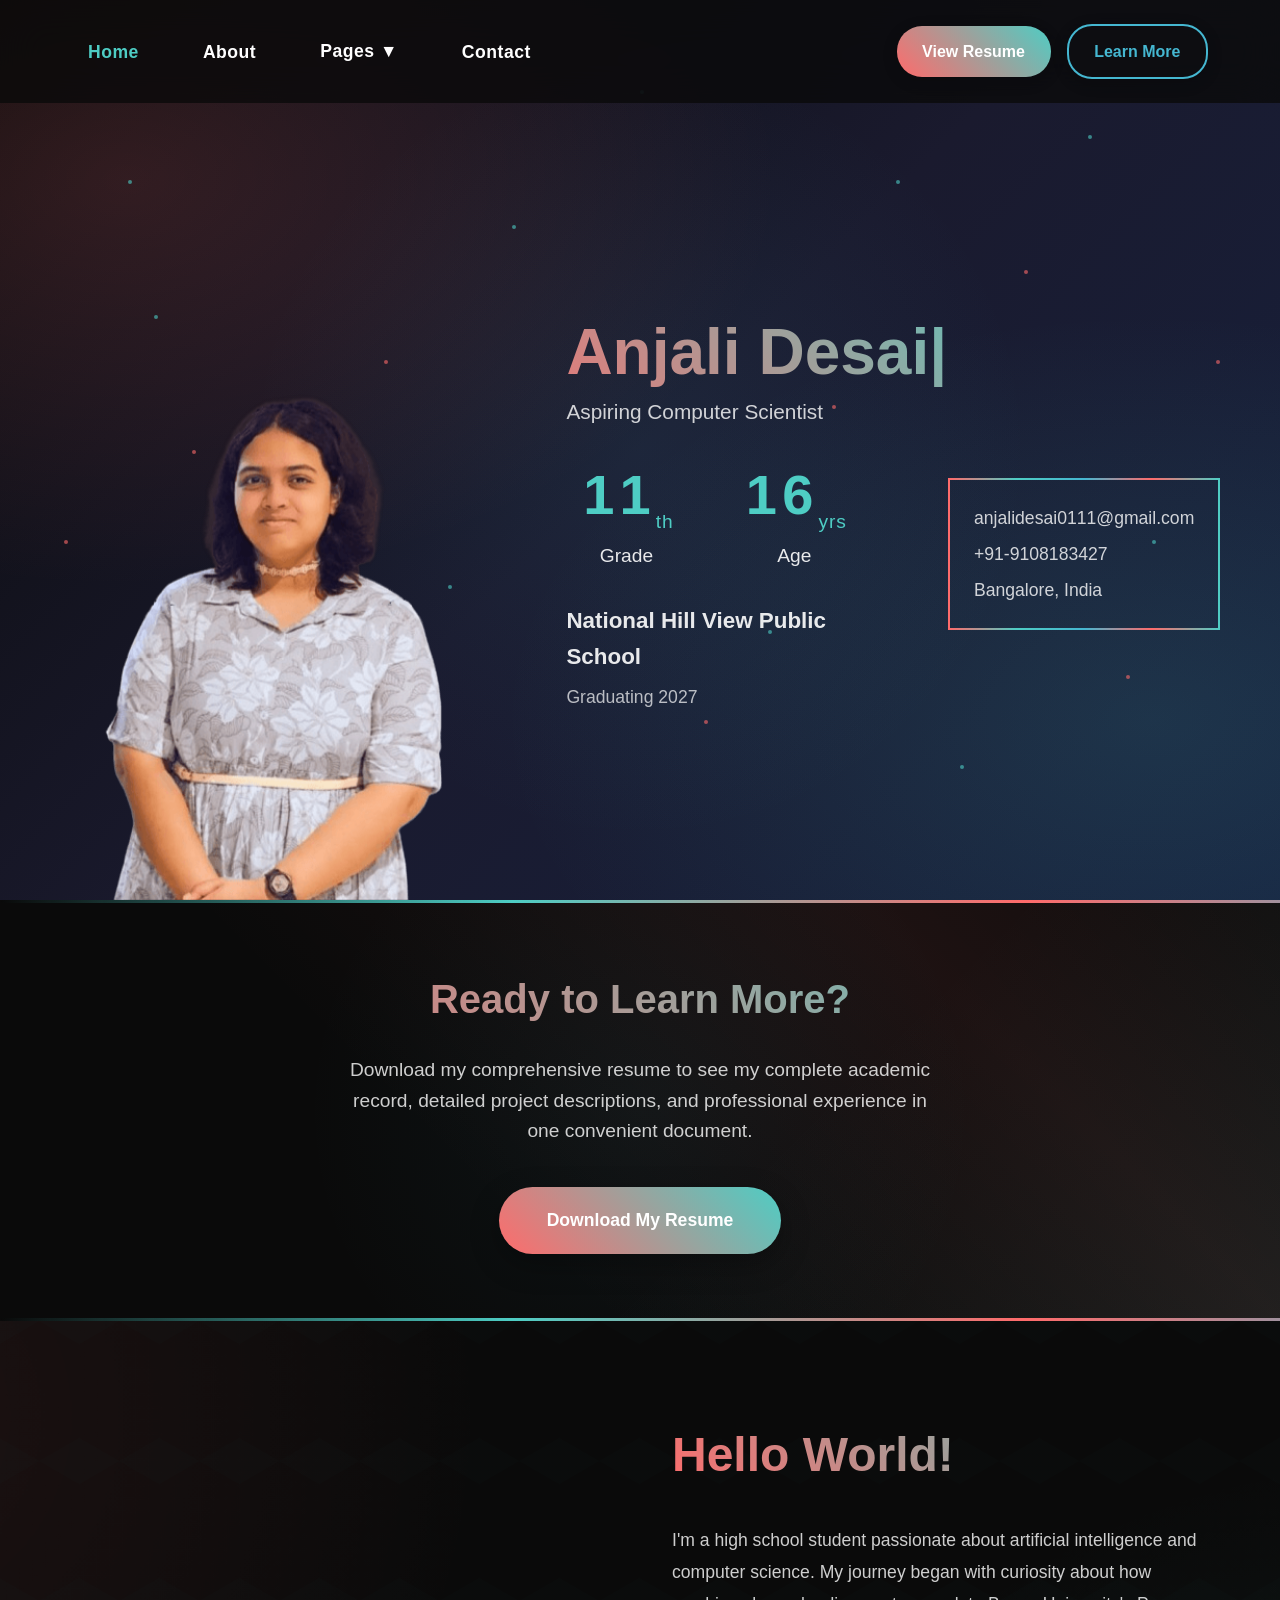
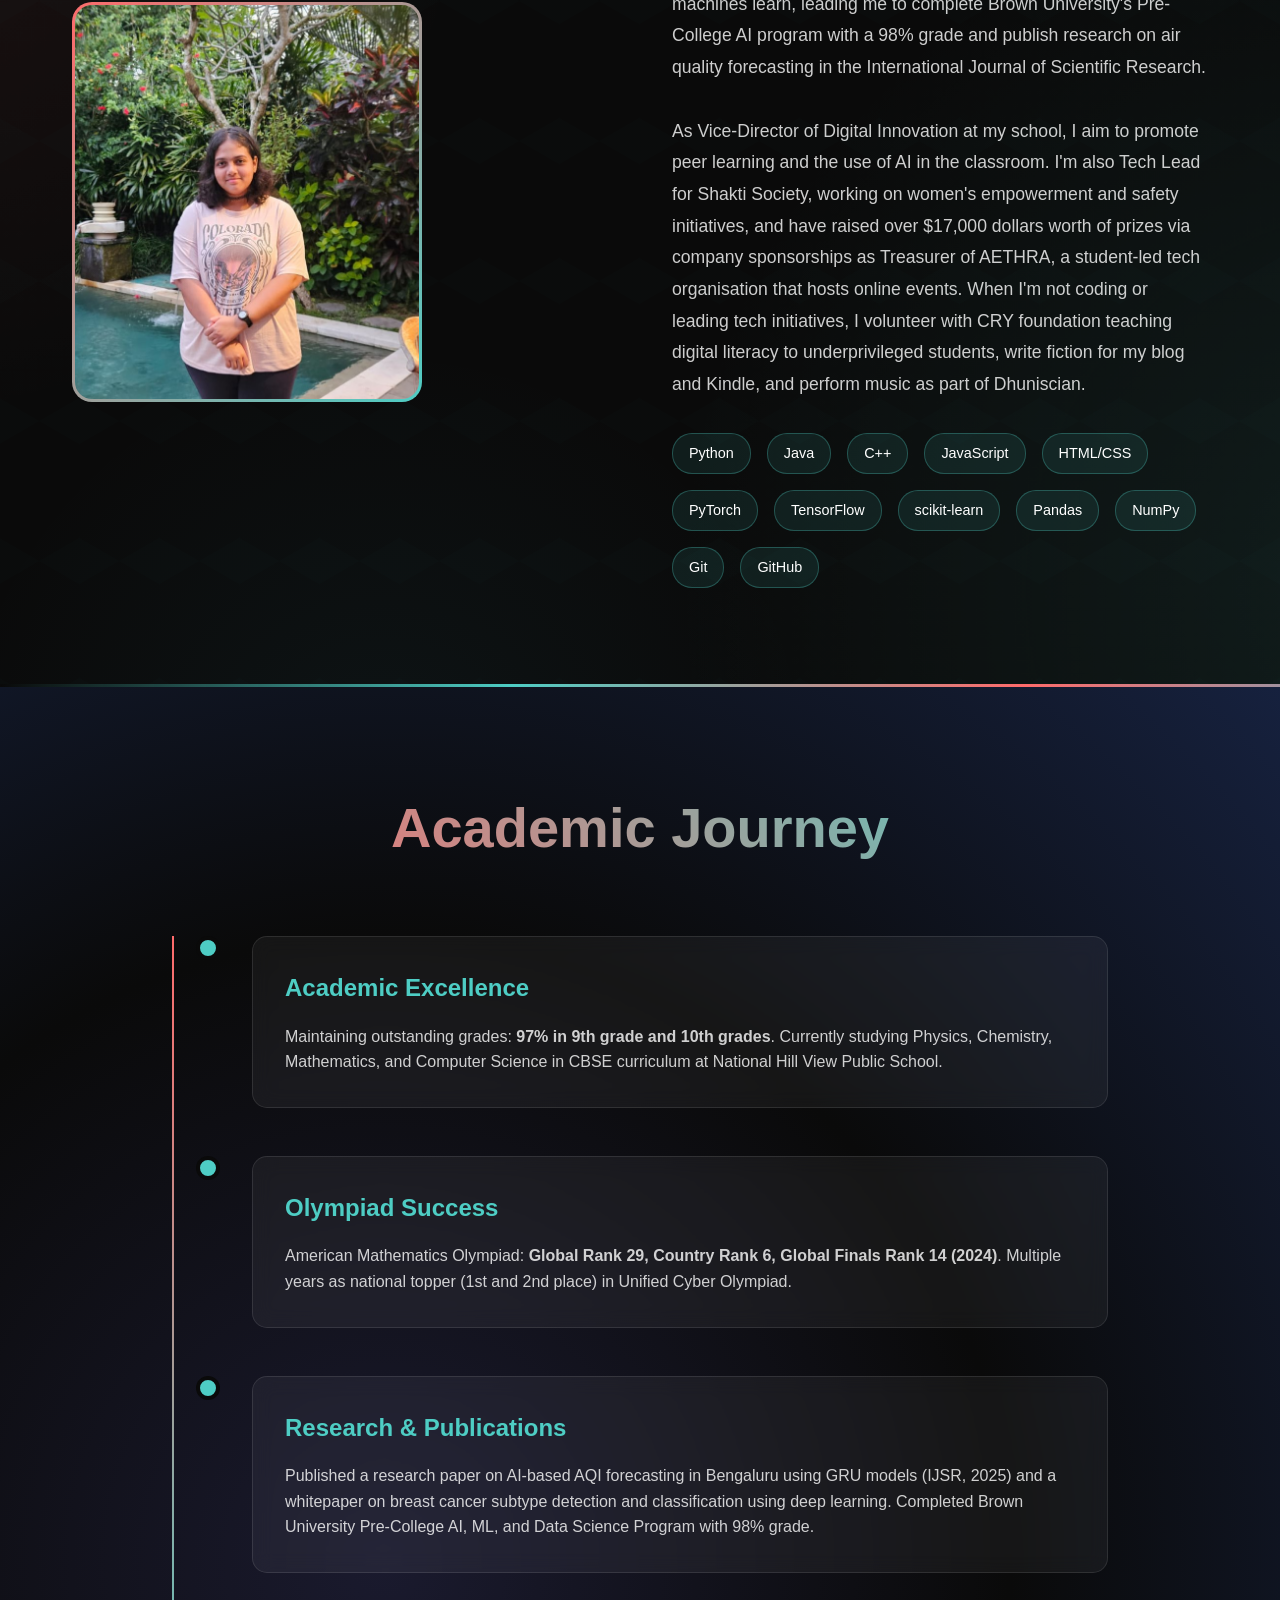
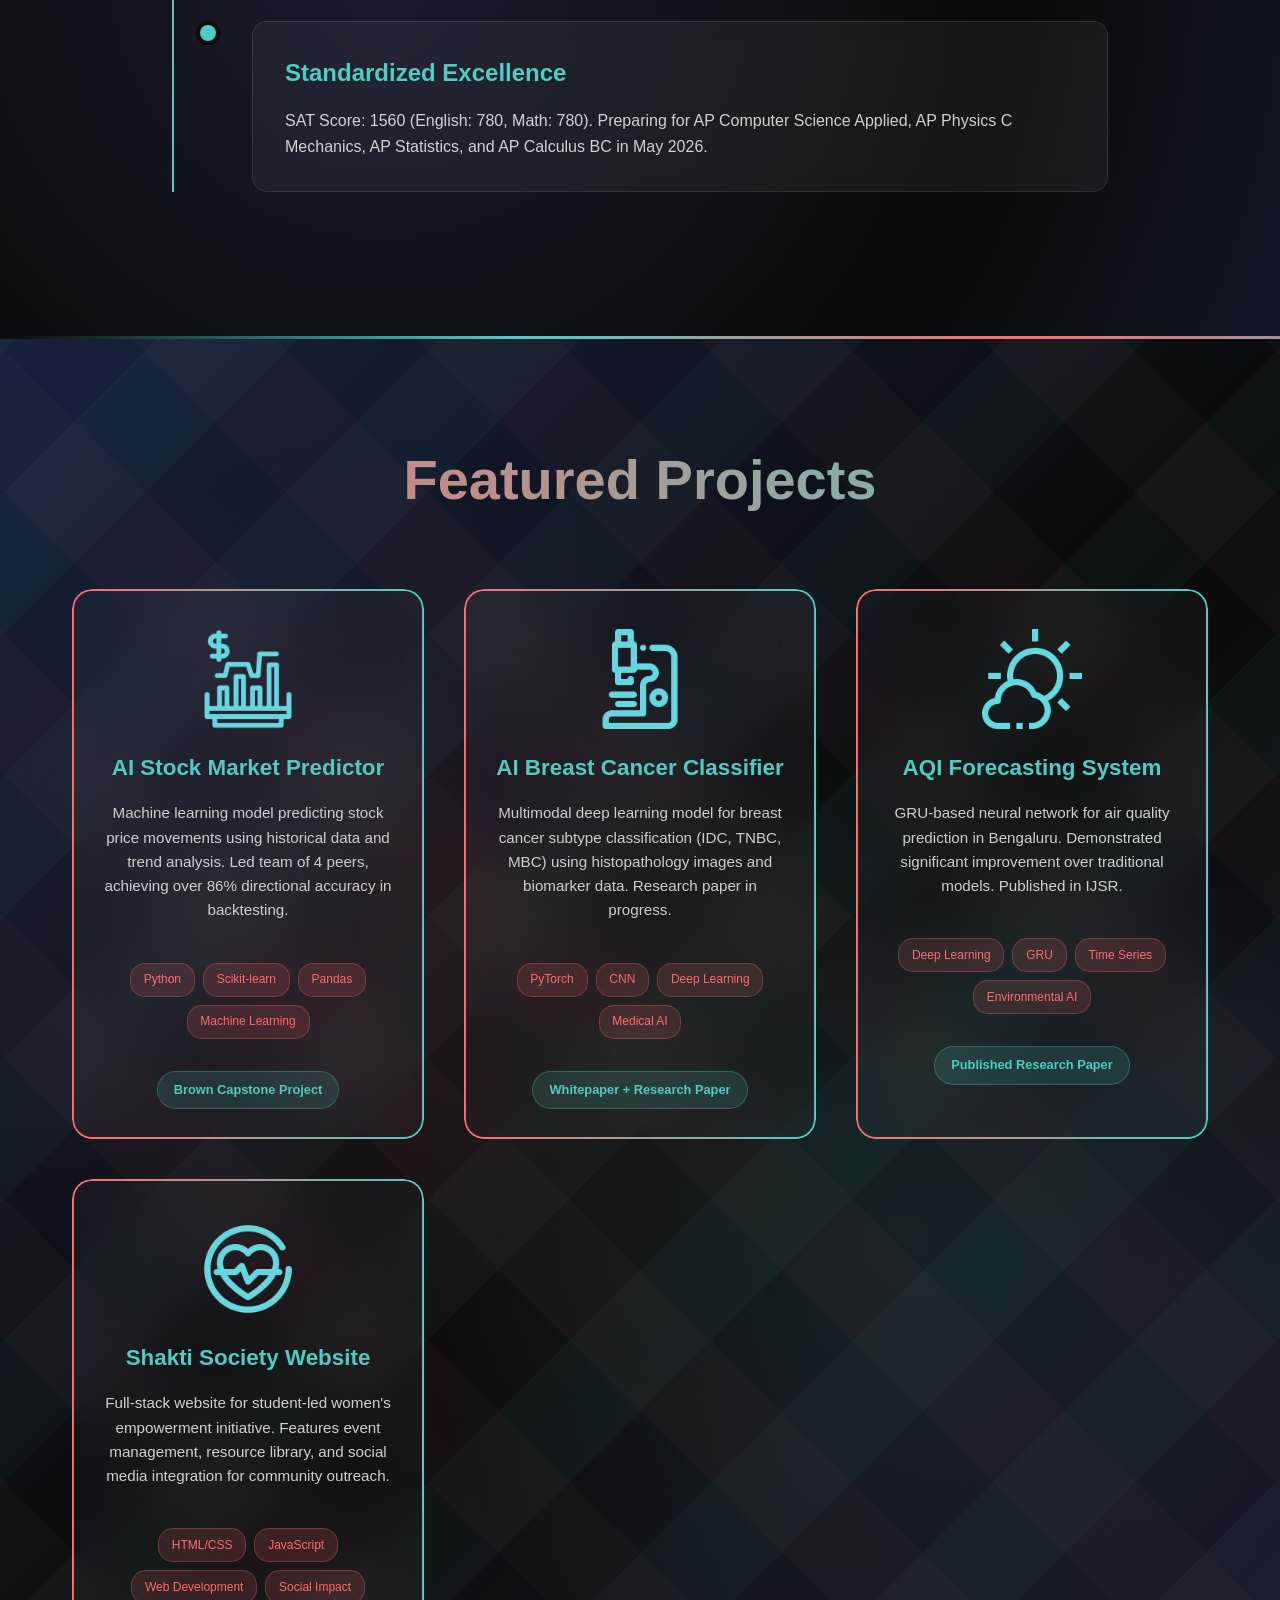
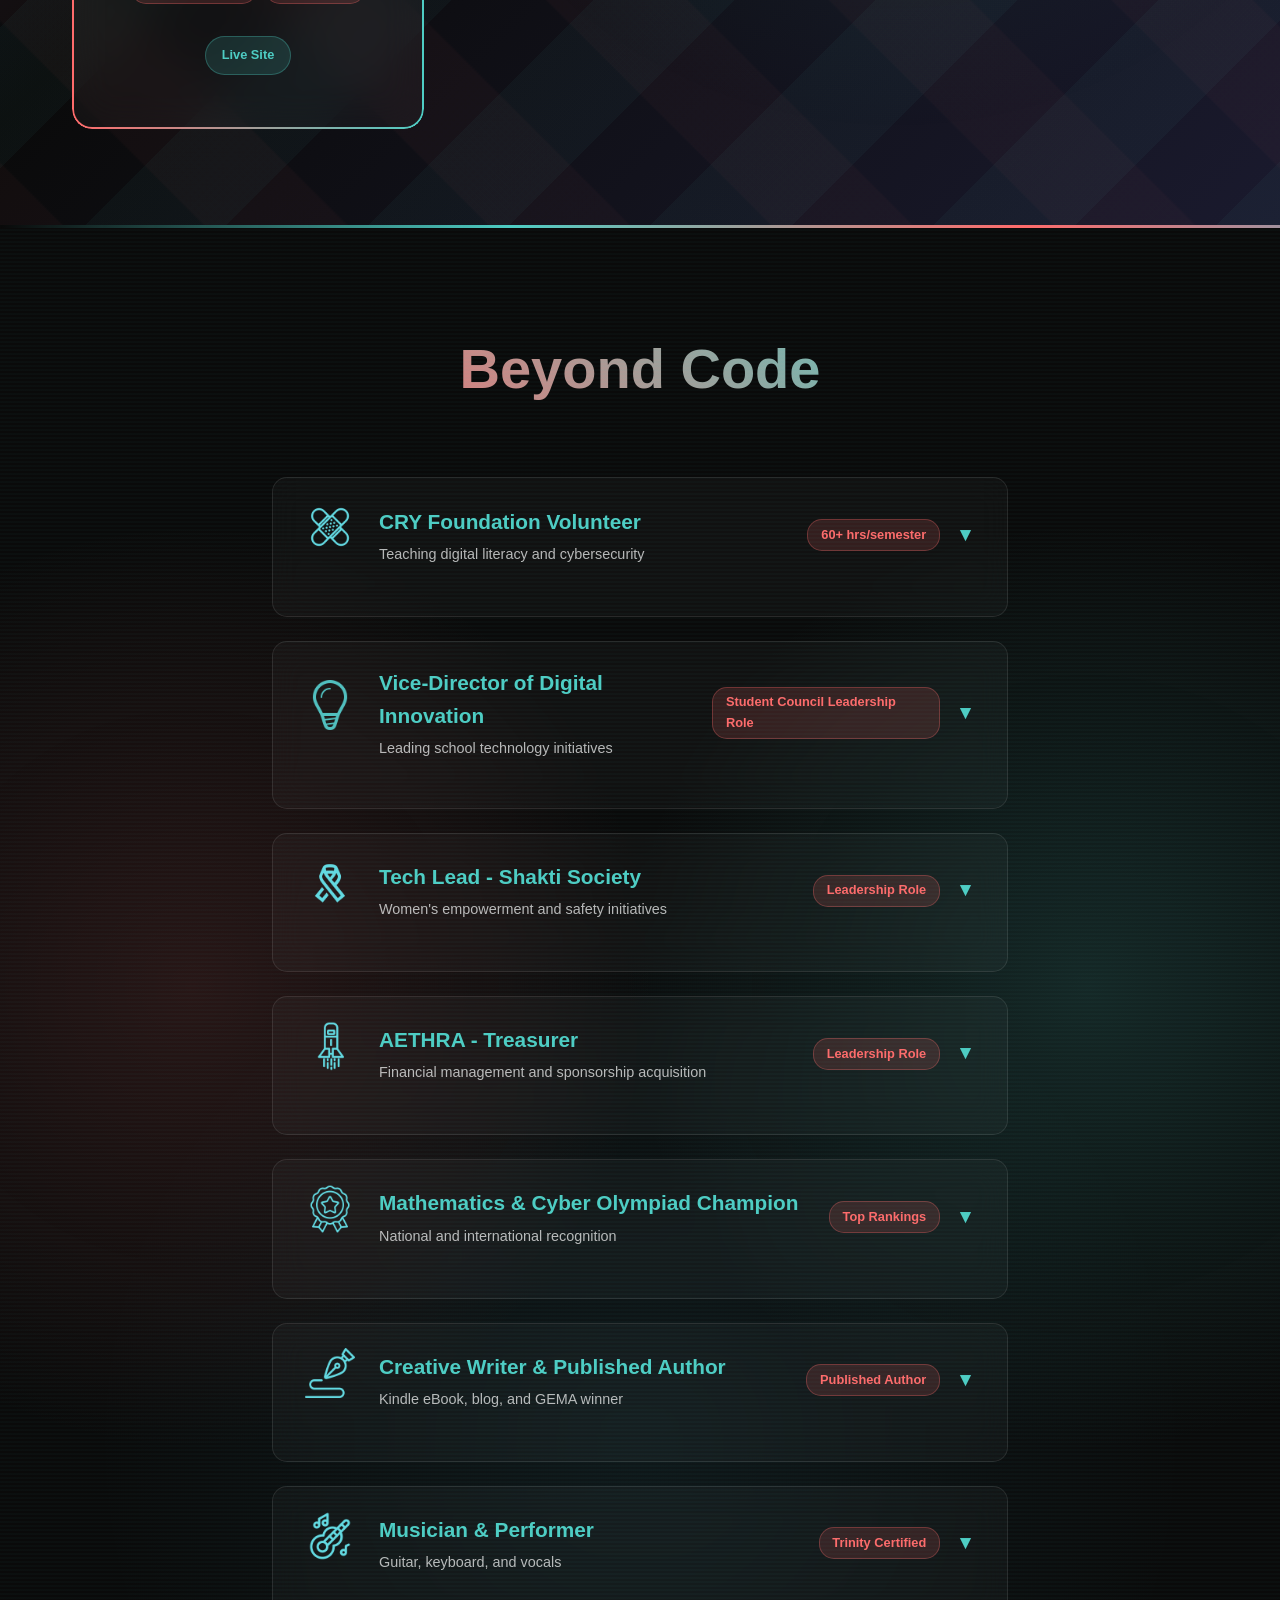
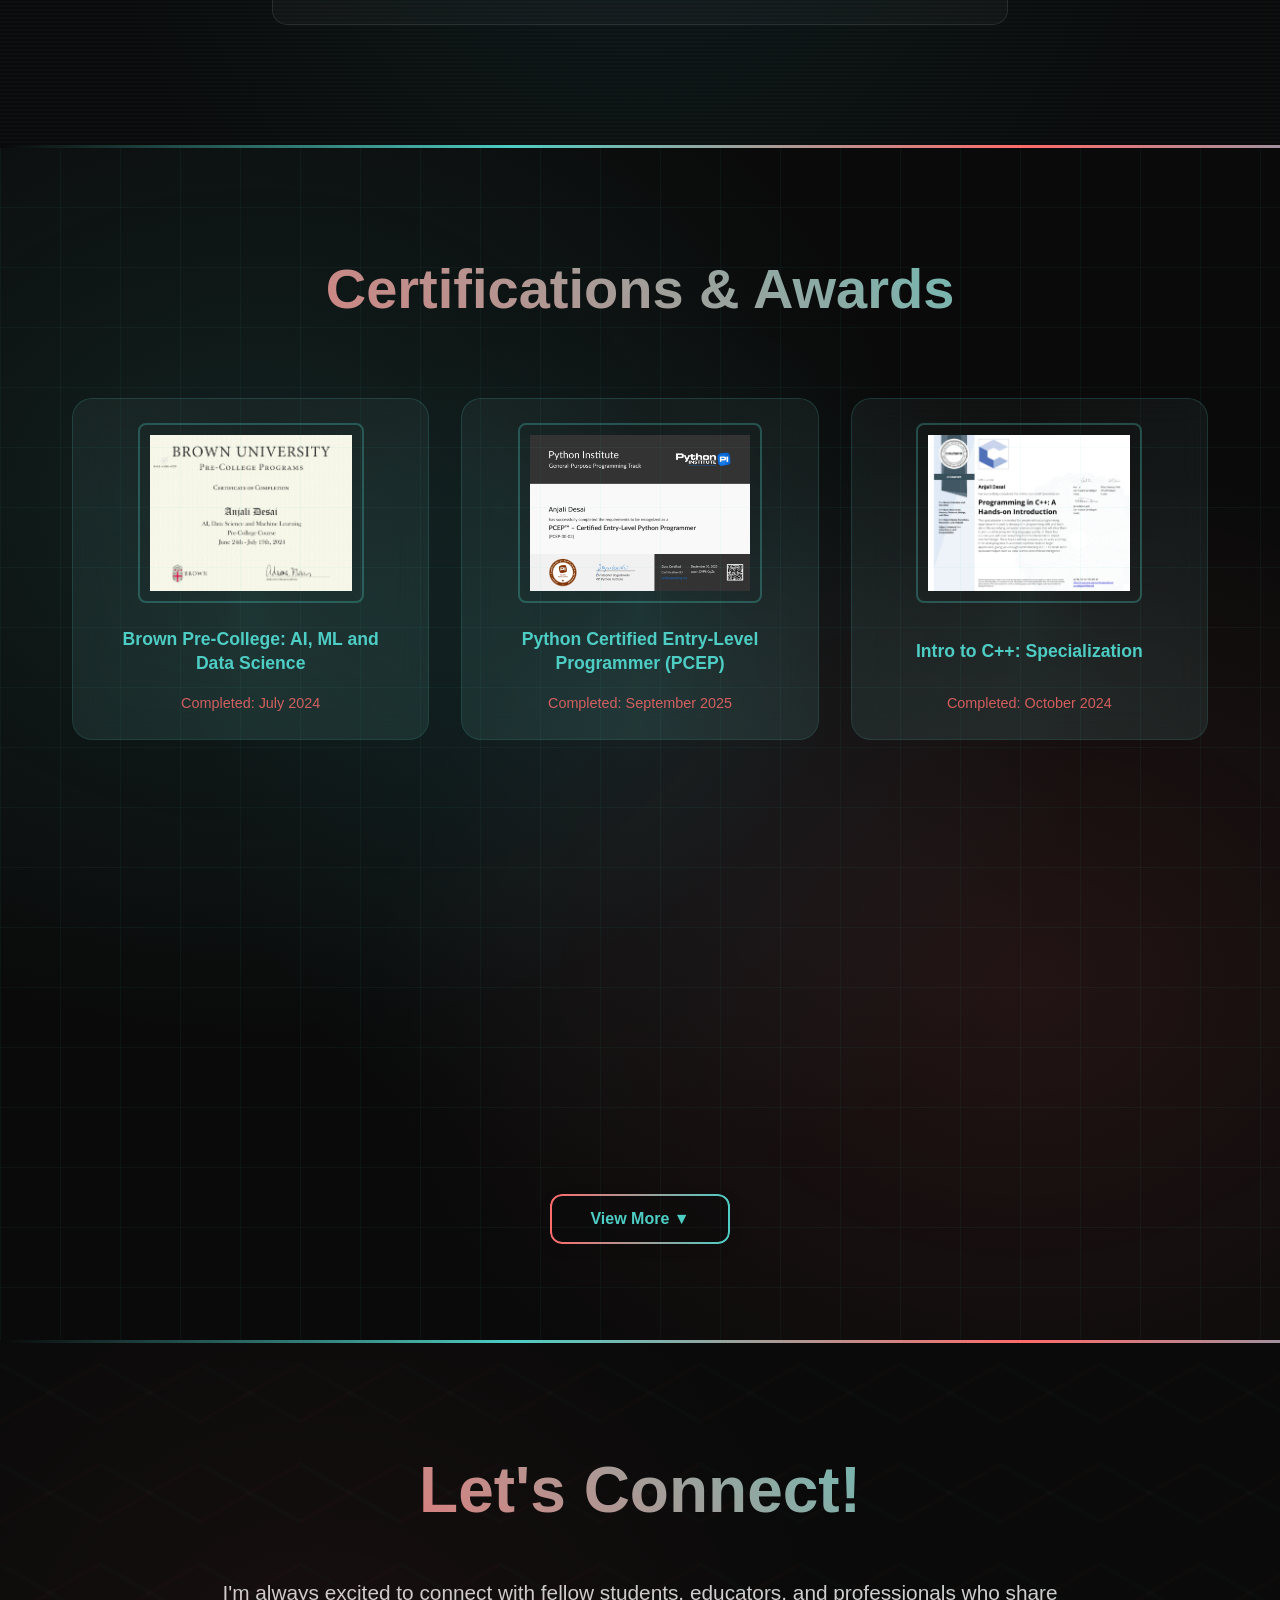
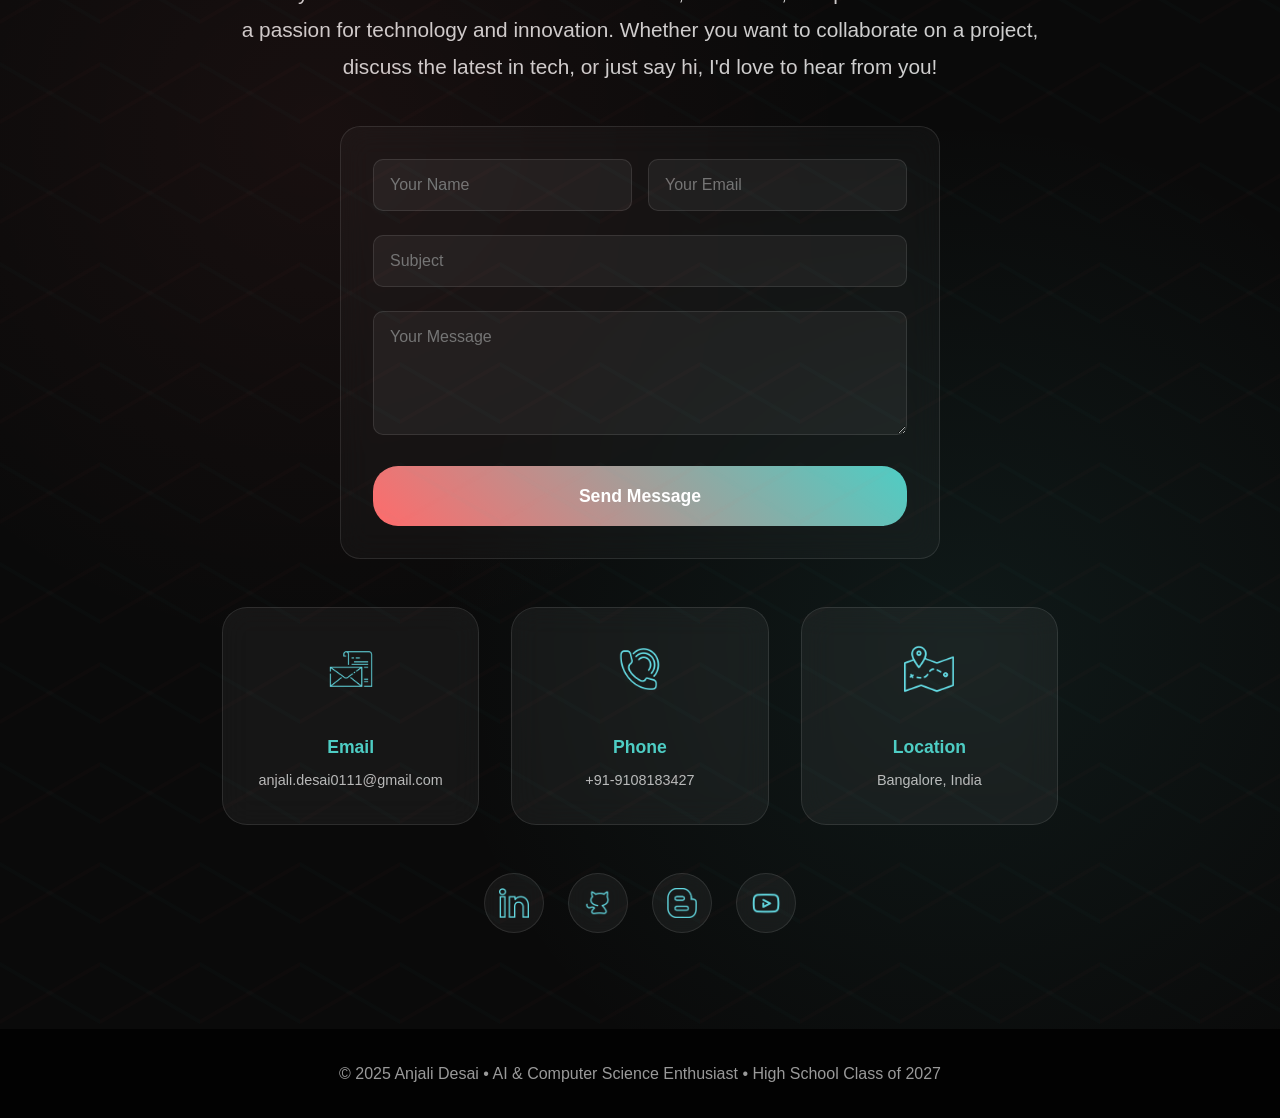
==== commit 8345ad27: "Update index.html" ====
--- a/index.html
+++ b/index.html
@@ -178,7 +178,7 @@
                     I'm a high school student passionate about artificial intelligence and computer science. My journey began with curiosity about how machines learn, leading me to complete Brown University's Pre-College AI program with a 98% grade and publish research on air quality forecasting in the International Journal of Scientific Research.
                 </p>
                 <p class="about-text">
-                    As Vice-Director of Digital Innovation at my school, I aim to promote peer learning and the use of AI in the classroom. I'm also Tech Lead for Shakti Society, working on women's empowerment and safety initiatives, and serve on AETHRA's tech and event management teams organizing hackathons and digital literacy workshops. When I'm not coding or leading tech initiatives, I volunteer with CRY foundation teaching digital literacy to underprivileged students, write fiction for my blog and Kindle, and perform music as part of Dhuniscian.
+                    As Vice-Director of Digital Innovation at my school, I aim to promote peer learning and the use of AI in the classroom. I'm also Tech Lead for Shakti Society, working on women's empowerment and safety initiatives, and have raised over $17,000 dollars worth of prizes via company sponsorships as Treasurer of AETHRA, a student-led tech organisation that hosts online events. When I'm not coding or leading tech initiatives, I volunteer with CRY foundation teaching digital literacy to underprivileged students, write fiction for my blog and Kindle, and perform music as part of Dhuniscian.
                 </p>
 
                 <div class="tech-stack">
@@ -225,7 +225,7 @@
                     <div class="timeline-content">
                         <h3 class="timeline-title">Research & Publications</h3>
                         <p class="timeline-description">
-                            Published two research papers: AI-based AQI forecasting in Bengaluru using GRU models (IJSR, 2025) and breast cancer subtype detection and classification using deep learning. Completed Brown University Pre-College AI, ML, and Data Science Program with 98% grade.
+                            Published a research paper on AI-based AQI forecasting in Bengaluru using GRU models (IJSR, 2025) and a whitepaper on breast cancer subtype detection and classification using deep learning. Completed Brown University Pre-College AI, ML, and Data Science Program with 98% grade.
                         </p>
                     </div>
                 </div>
@@ -233,7 +233,7 @@
                     <div class="timeline-content">
                         <h3 class="timeline-title">Standardized Excellence</h3>
                         <p class="timeline-description">
-                            SAT Score: 1550 (English: 770, Math: 780). Additional AP scores to be updated.
+                            SAT Score: 1560 (English: 780, Math: 780). Preparing for AP Computer Science Applied, AP Physics C Mechanics, AP Statistics, and AP Calculus BC in May 2026.
                         </p>
                     </div>
                 </div>
@@ -310,7 +310,7 @@
                             <h3 class="project-title">Research & Code</h3>
                             <a href="YOUR_RESEARCH_PAPER_LINK_HERE" class="project-link-btn" target="_blank">Research Paper</a>
                             <a href="https://www.oneyoungindia.com/white-papers/ai-augmented-multimodal-risk-prediction-of-breast-cancer-using-polygenic-scores%2C-lifestyle-data%2C-and-temporal-emr-modeling/anjali-desai" class="project-link-btn secondary" target="_blank">Read Whitepaper</a>
-                            <a href="https://github.com/AnjaliiD/Breast-Cancer-Classification" class="project-link-btn secondary" target="_blank">GitHub Repo</a>
+                            <a href="https://github.com/AnjaliiD/Breast-Cancer-Subtype-Classification" class="project-link-btn secondary" target="_blank">GitHub Repo</a>
                             <p style="color: rgba(255, 255, 255, 0.7); text-align: center; margin-top: 1rem;">OneYoungIndia Publication</p>
                         </div>
                     </div>
@@ -343,7 +343,7 @@
                         </div>
                         <div class="project-card-back">
                             <h3 class="project-title">Published Research</h3>
-                            <a href="https://www.worldwidejournals.com/international-journal-of-scientific-research-(IJSR)/recent_issues_pdf/2025/June/air-quality-i_June_2025_4561939467_6530047.pdf" class="project-link-btn" target="_blank">Research Paper</a>
+                            <a href="https://www.worldwidejournals.com/international-journal-of-scientific-research-(IJSR)/recent_issues_pdf/2025/June/air-quality-index-forecasting-in-bangalore-using-a-gru-deep-learning-model_June_2025_4561939467_6530047.pdf" class="project-link-btn" target="_blank">Research Paper</a>
                             <a href="https://github.com/AnjaliiD/Bangalore-AQI-Prediction-and-Forecasting-AI" class="project-link-btn secondary" target="_blank">GitHub Repo</a>
                             <p style="color: rgba(255, 255, 255, 0.7); text-align: center; margin-top: 1rem;">International Journal of Scientific Research</p>
                         </div>
@@ -426,7 +426,7 @@
                             </div>
                         </div>
                         <div class="activity-summary-right">
-                            <span class="activity-achievement-badge">2025</span>
+                            <span class="activity-achievement-badge">Student Council Leadership Role</span>
                             <span class="activity-expand-icon">▼</span>
                         </div>
                     </div>
@@ -447,7 +447,7 @@
                             </div>
                         </div>
                         <div class="activity-summary-right">
-                            <span class="activity-achievement-badge">Leadership</span>
+                            <span class="activity-achievement-badge">Leadership Role</span>
                             <span class="activity-expand-icon">▼</span>
                         </div>
                     </div>
@@ -463,17 +463,17 @@
                                 <img src="icons/icon-aethra.png" loading="lazy">
                             </div>                            
                             <div class="activity-summary-content">
-                                <h3>AETHRA - Tech & Events Team</h3>
-                                <p>Hackathons and digital literacy workshops</p>
+                                <h3>AETHRA - Treasurer</h3>
+                                <p>Financial management and sponsorship acquisition</p>
                             </div>
                         </div>
                         <div class="activity-summary-right">
-                            <span class="activity-achievement-badge">Active Member</span>
+                            <span class="activity-achievement-badge">Leadership Role</span>
                             <span class="activity-expand-icon">▼</span>
                         </div>
                     </div>
                     <div class="activity-details">
-                        Member of AETHRA's tech team and event coordination team, where creativity meets action and challenges turn into opportunities. Help organize and coordinate large-scale hackathons and ideathons with 100+ participants, manage digital literacy workshops that empower communities, and contribute to building innovative solutions for real-world problems.
+                        Serve as Treasurer for AETHRA, managing organizational finances and spearheading sponsorship initiatives. Successfully secured over $17,000 worth of prizes and sponsorships through strategic outreach to companies and partners. Coordinate large-scale hackathons and ideathons with 100+ participants, oversee budget allocation for events, and help organize digital literacy workshops that empower communities with technology skills.
                     </div>
                 </div>
                 
@@ -598,7 +598,7 @@
                         <a href="cert_pdf/AMO.pdf" target="_blank">
                             <h3 class="cert-title">American Mathematics Olympiad Achievement</h3>
                         </a>
-                        <p class="cert-date">Global Rank 29 - 2025</p>
+                        <p class="cert-date">Country Rank 6, Global Finals Rank 14: 2024</p>
                     </div>
                     
                     <div class="certification-card">
@@ -608,7 +608,7 @@
                         <a href="cert_pdf/singapore.pdf" target="_blank">
                             <h3 class="cert-title">Singapore International Math Olympiad Challenge Finals</h3>
                         </a>
-                        <p class="cert-date">Completed: 2025</p>
+                        <p class="cert-date">Bronze: 2025</p>
                     </div>
                 
                     <!-- Hidden certificates -->
@@ -620,6 +620,16 @@
                             <h3 class="cert-title">Google Python Crash Course</h3>
                         </a>
                         <p class="cert-date">Completed: May 2024</p>
+                    </div>
+
+                    <div class="certification-card hidden">
+                        <a href="cert_pdf/IITM.pdf" target="_blank">
+                            <img src="cert_img/IITM.jpg" alt="IITM" class="cert-image" loading="lazy">
+                        </a>
+                        <a href="cert_pdf/IITM.pdf" target="_blank">
+                            <h3 class="cert-title">IIT Madras: Intro to Data Science and AI</h3>
+                        </a>
+                        <p class="cert-date">Completed: August 2025</p>
                     </div>
 
                     <div class="certification-card hidden">
@@ -735,7 +745,7 @@
             </div>
 
             <div class="social-links">
-                <a href="https://linkedin.com/in/yourprofile" class="social-link" target="_blank">
+                <a href="www.linkedin.com/in/anjali--desai" class="social-link" target="_blank">
                     <img src="icons/icon-linkedin.png" alt="LinkedIn" loading="lazy">
                 </a>
                 <a href="https://github.com/AnjaliiD" class="social-link" target="_blank">
@@ -760,3 +770,6 @@
 <script src="script.js"></script>
 
 </html>
+
+
+
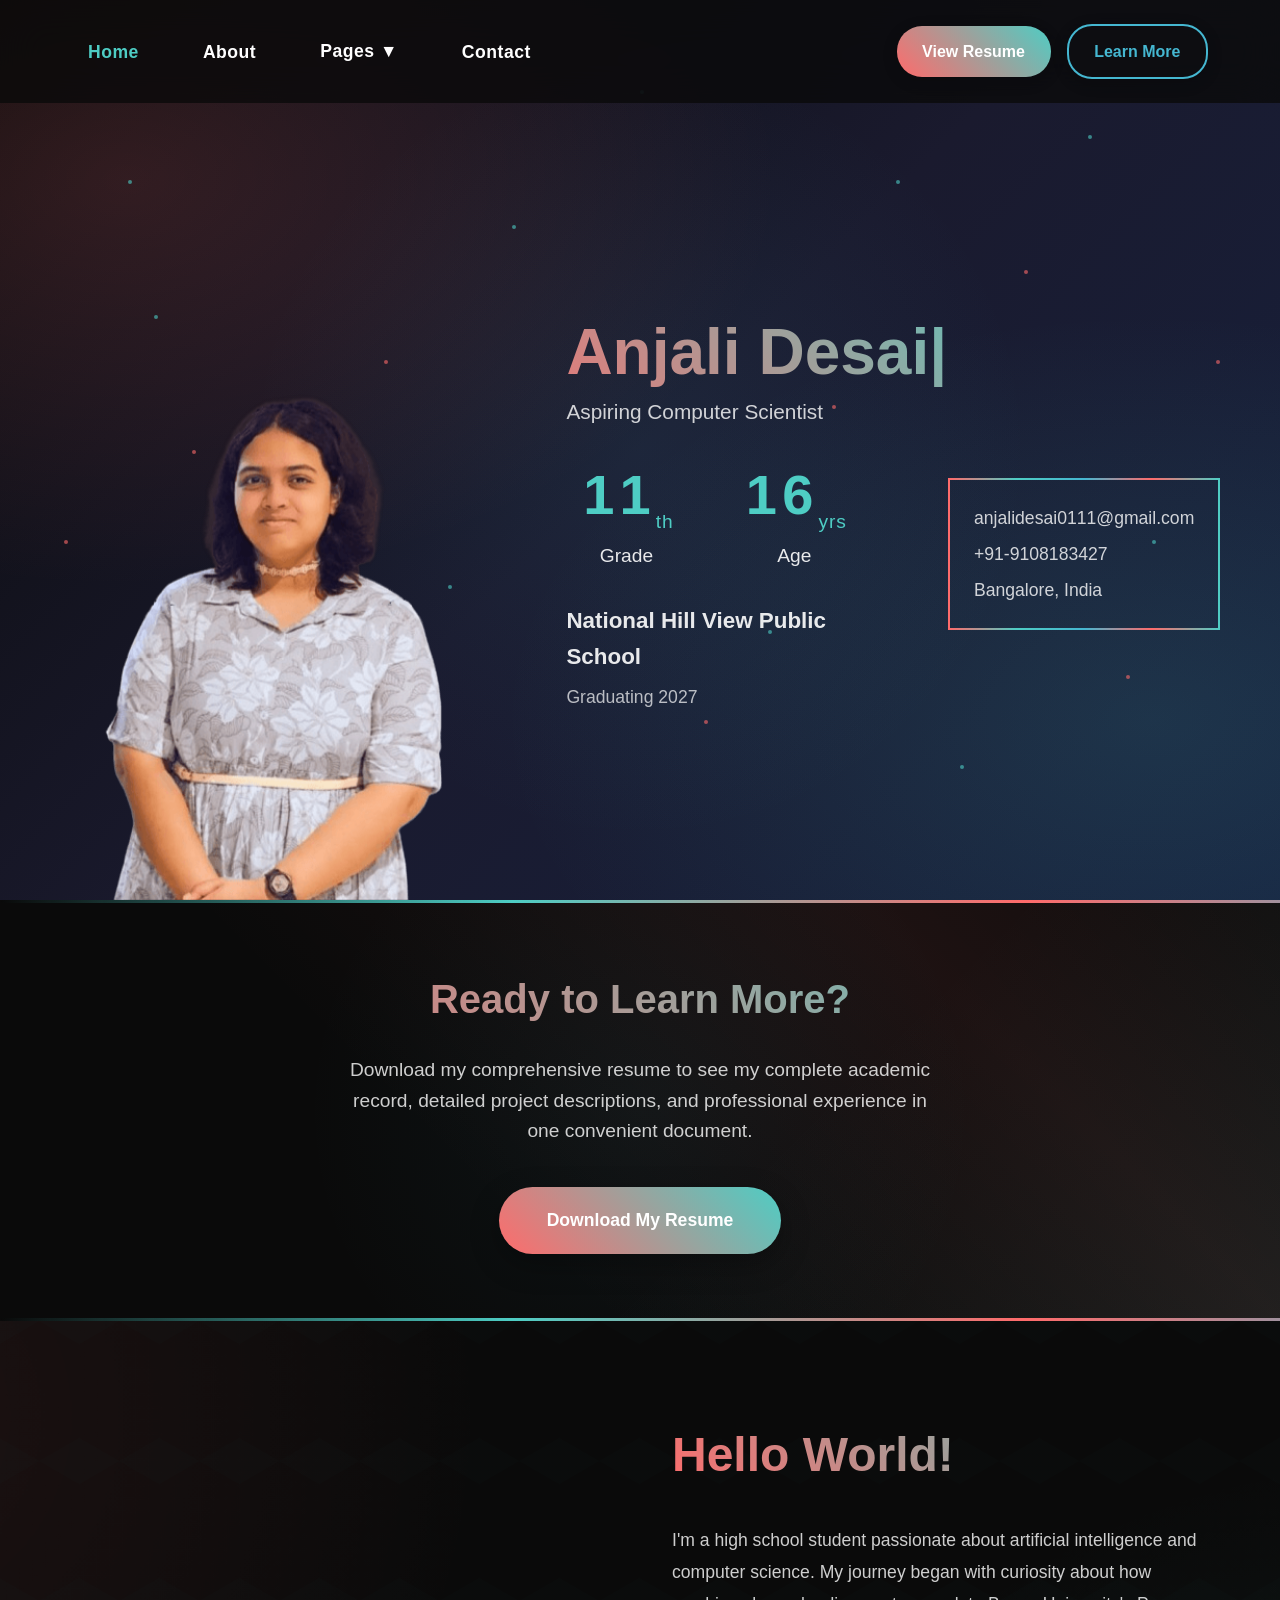
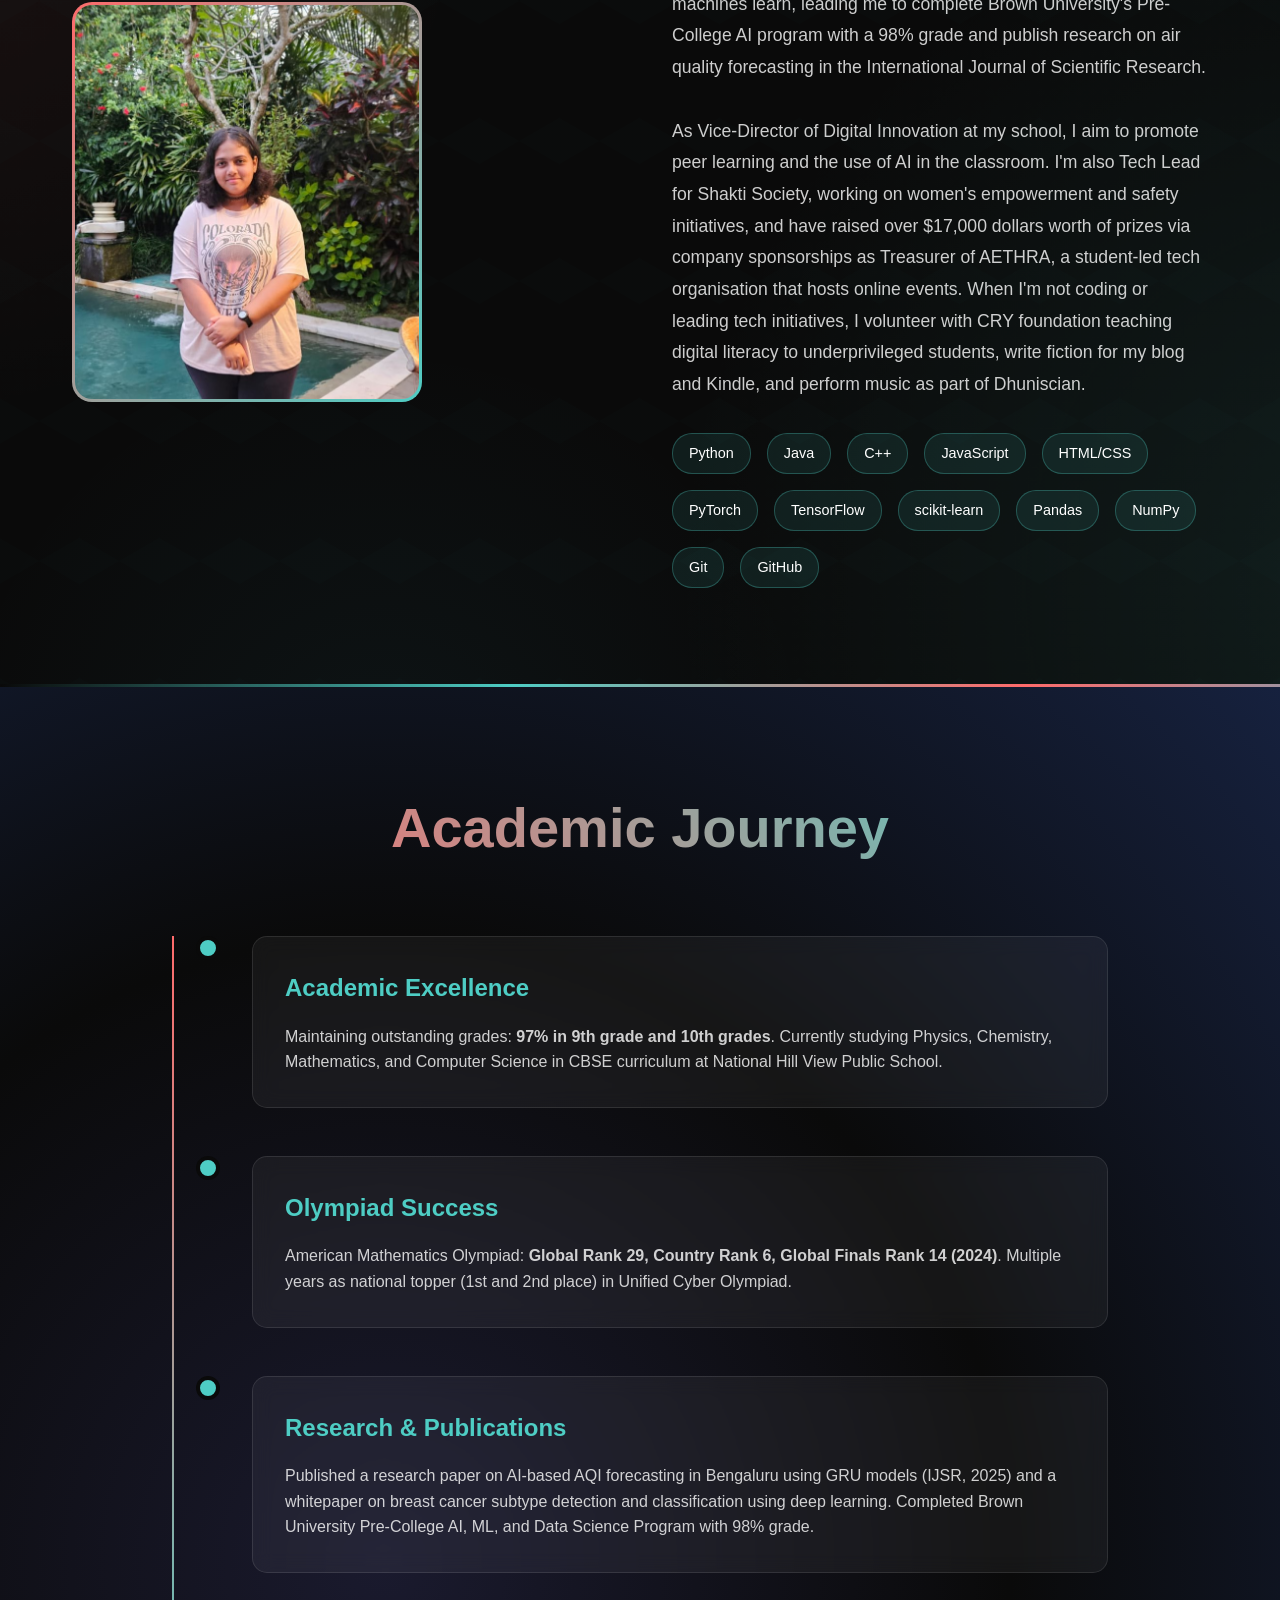
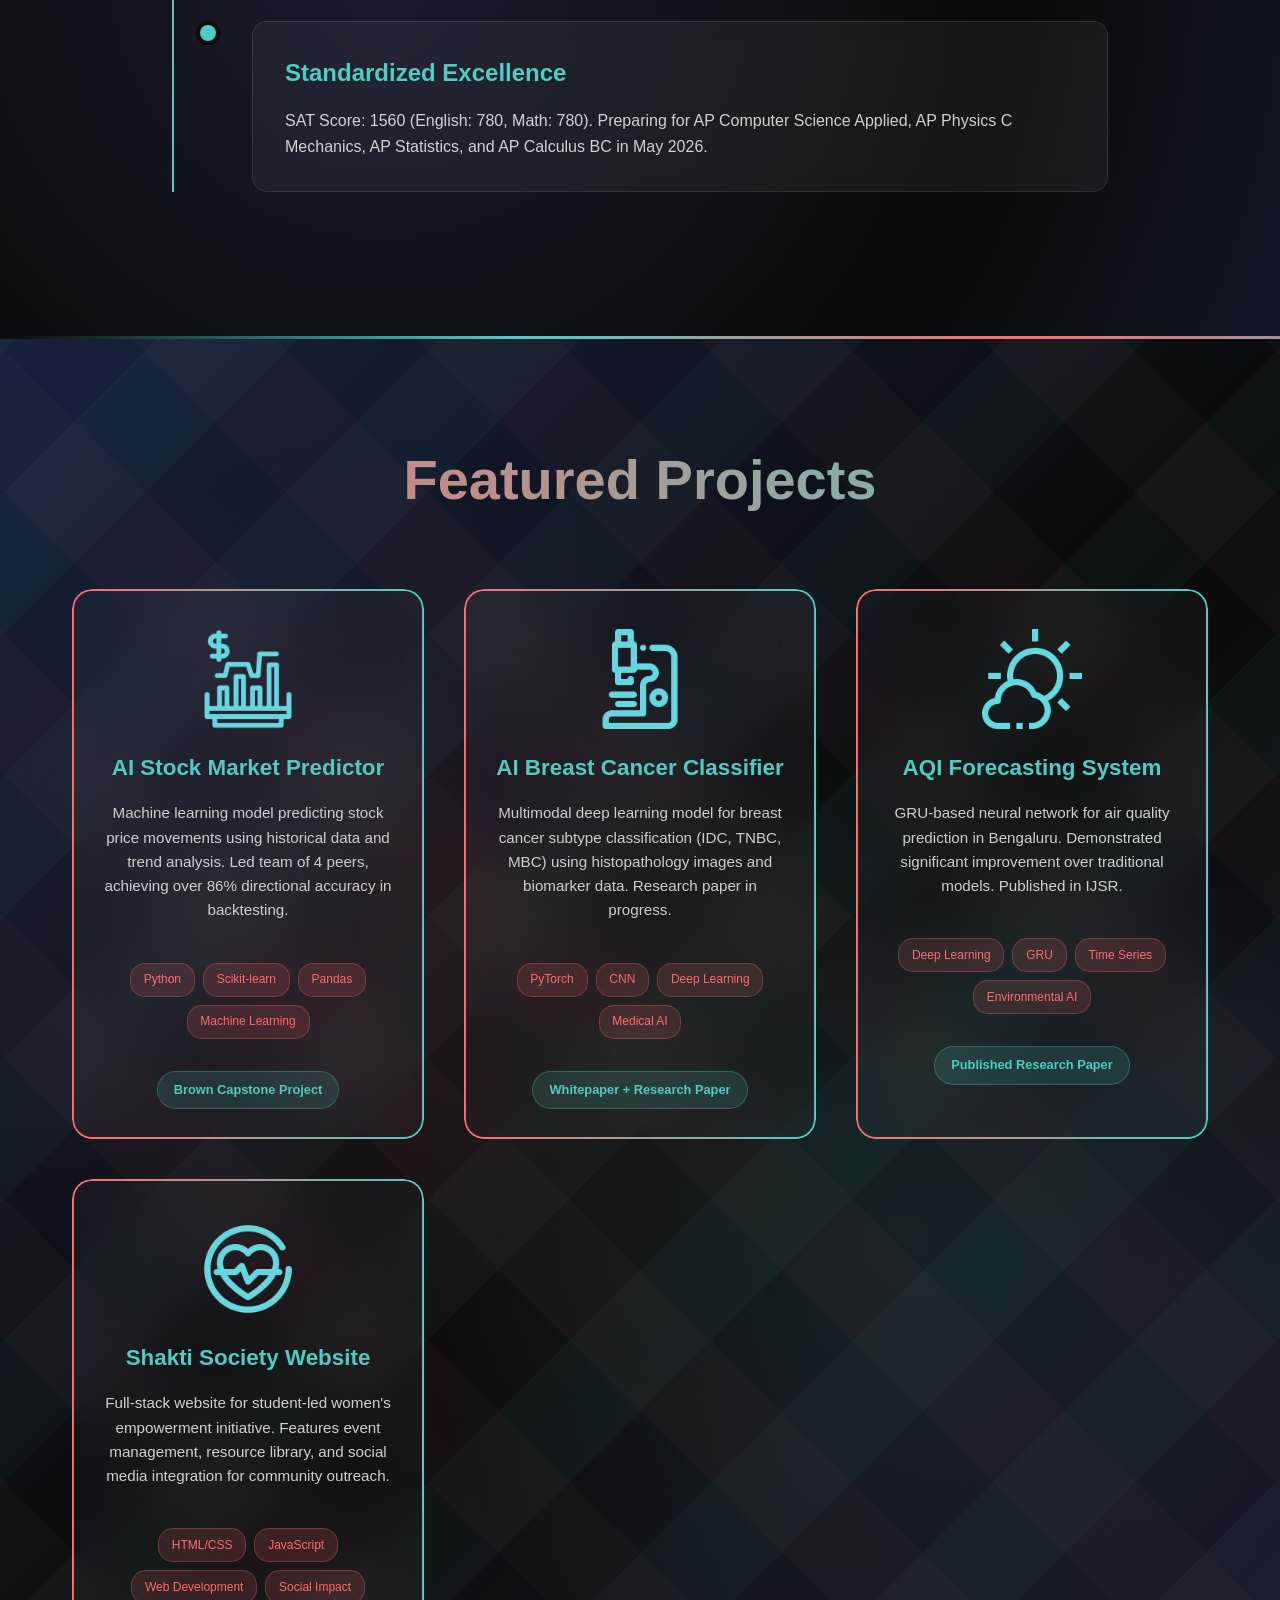
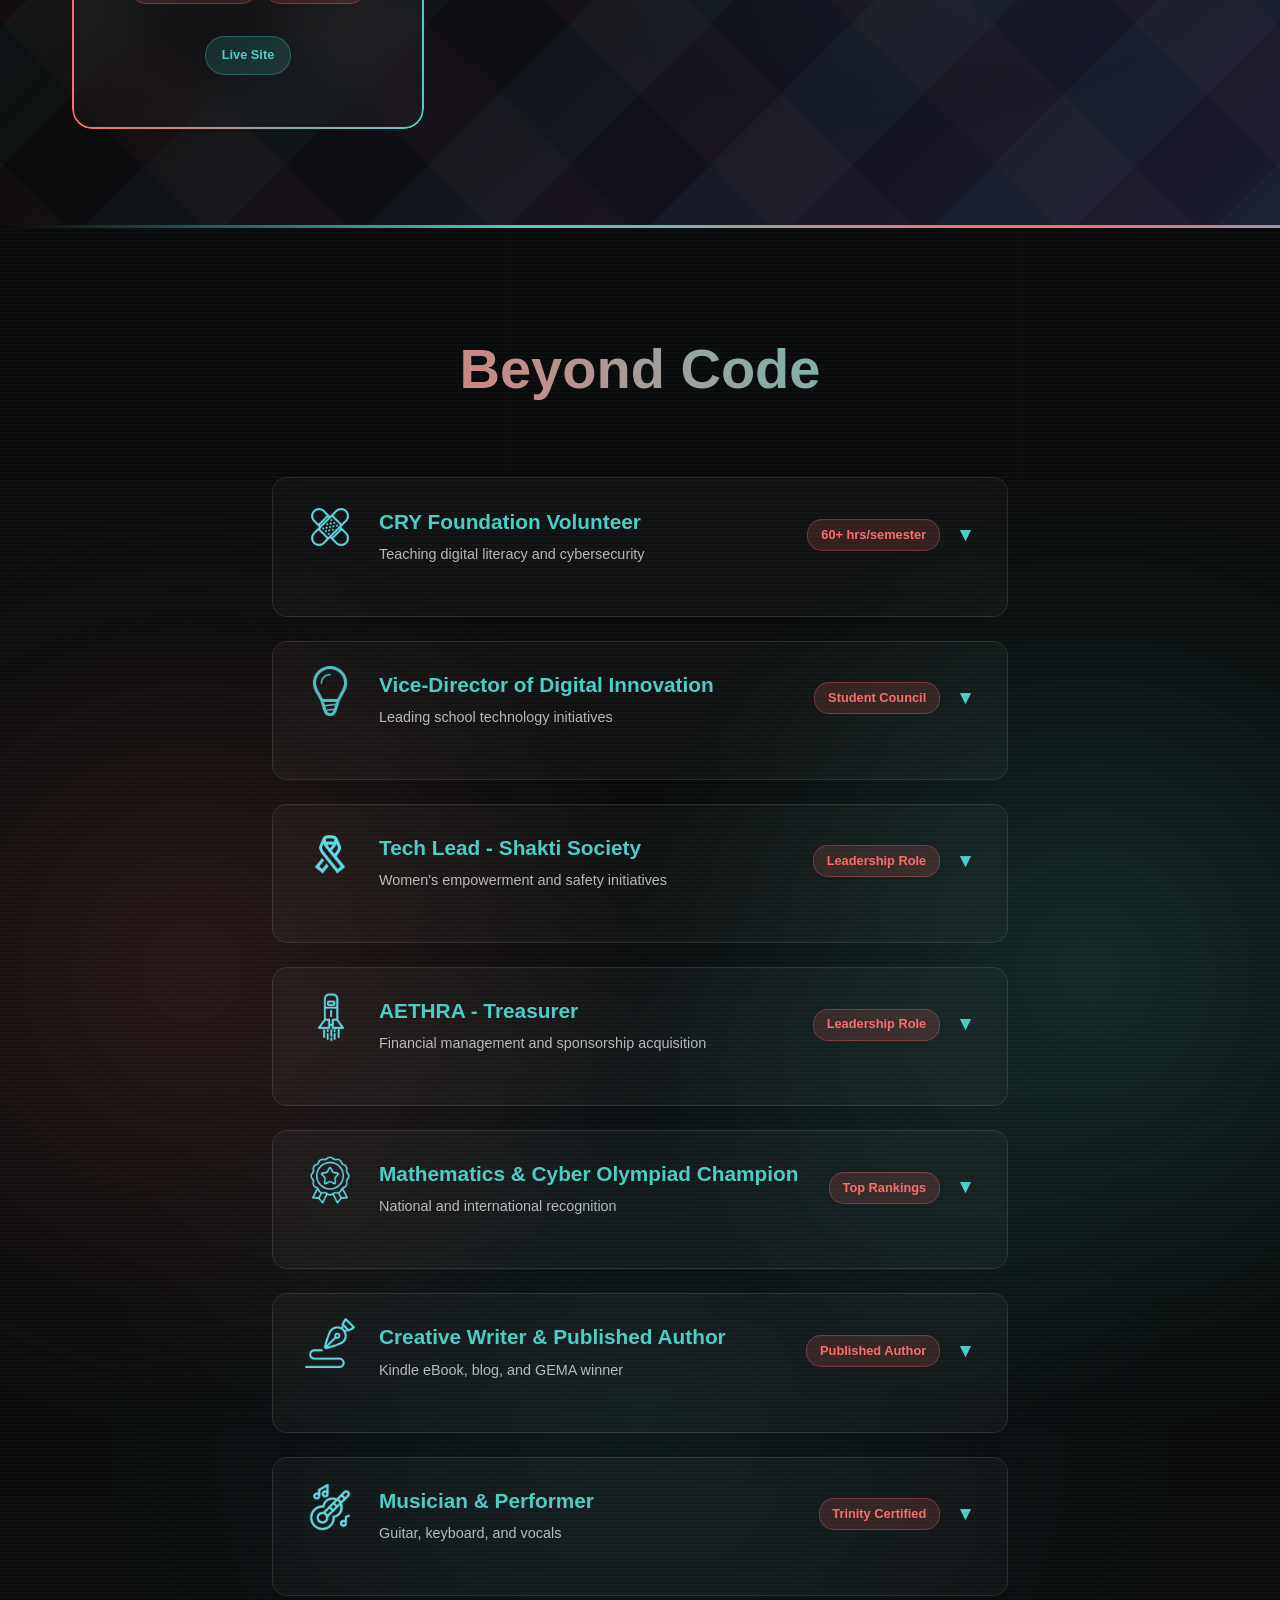
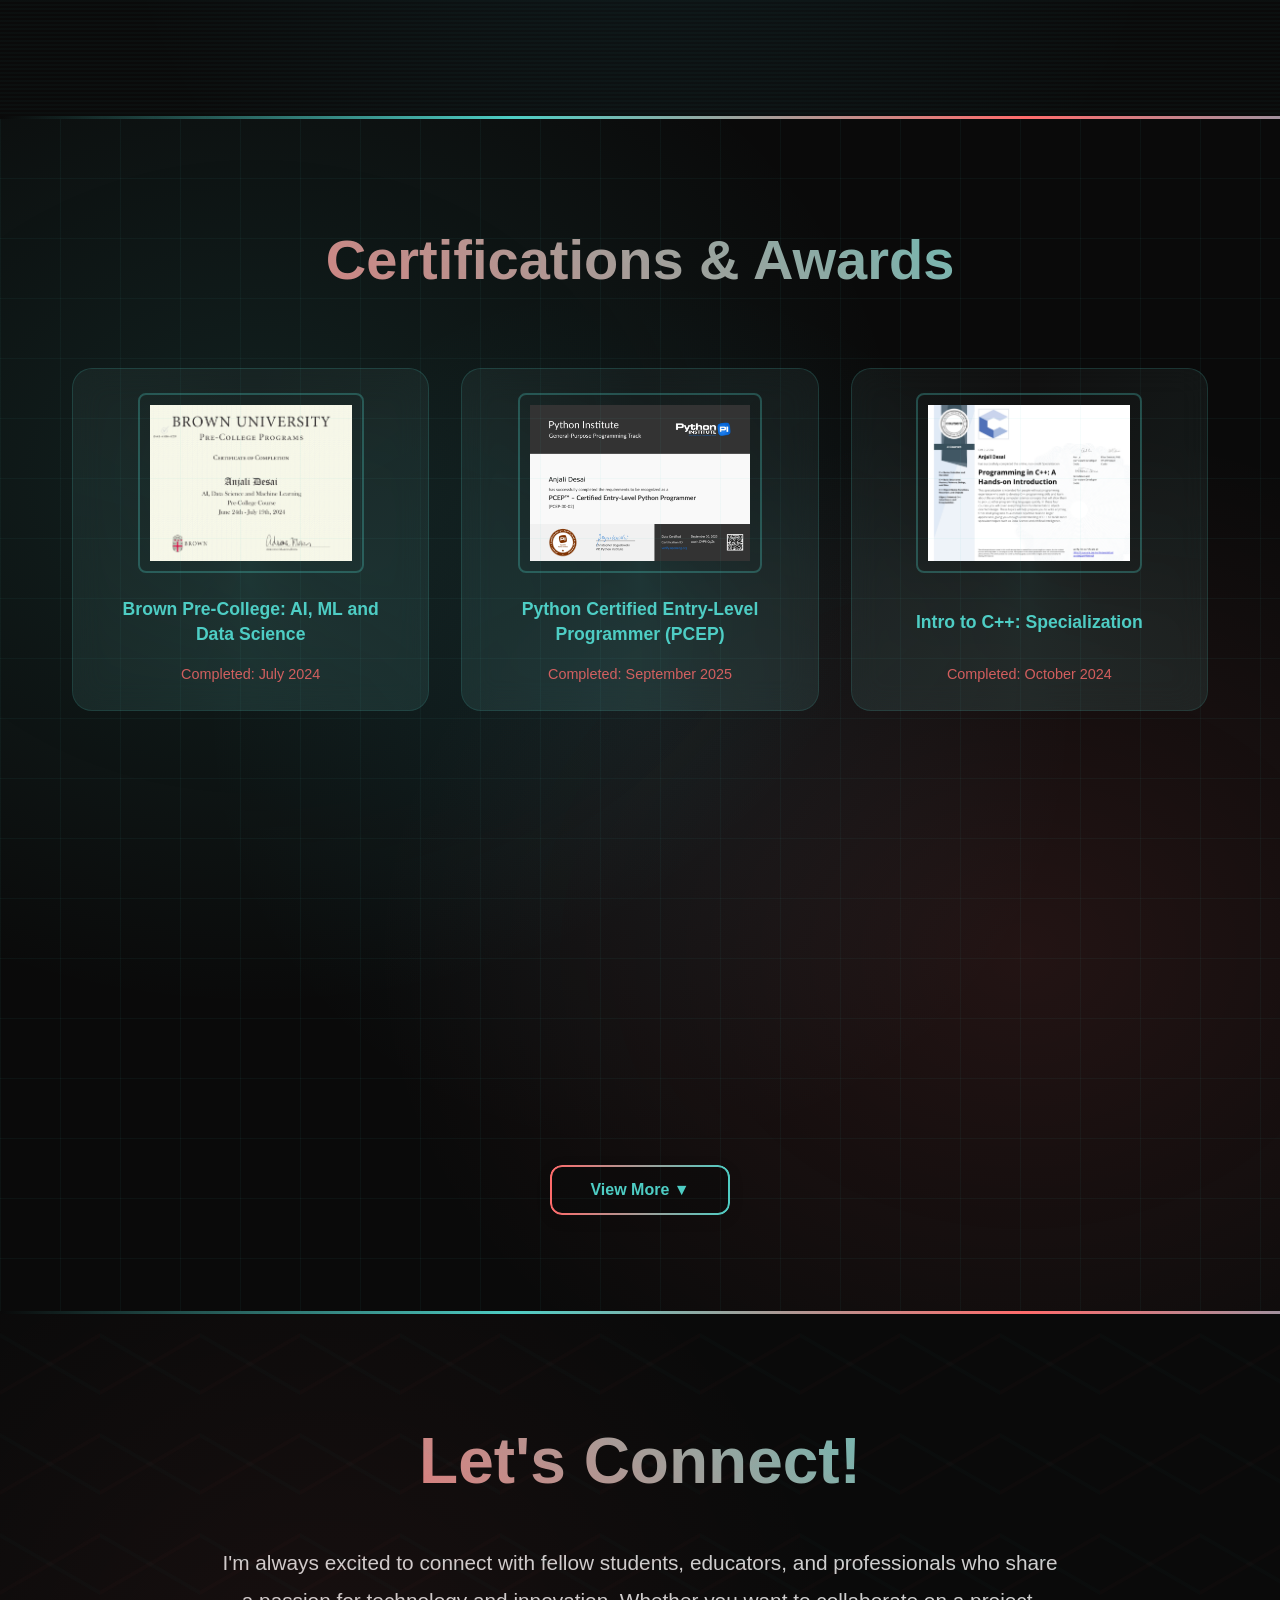
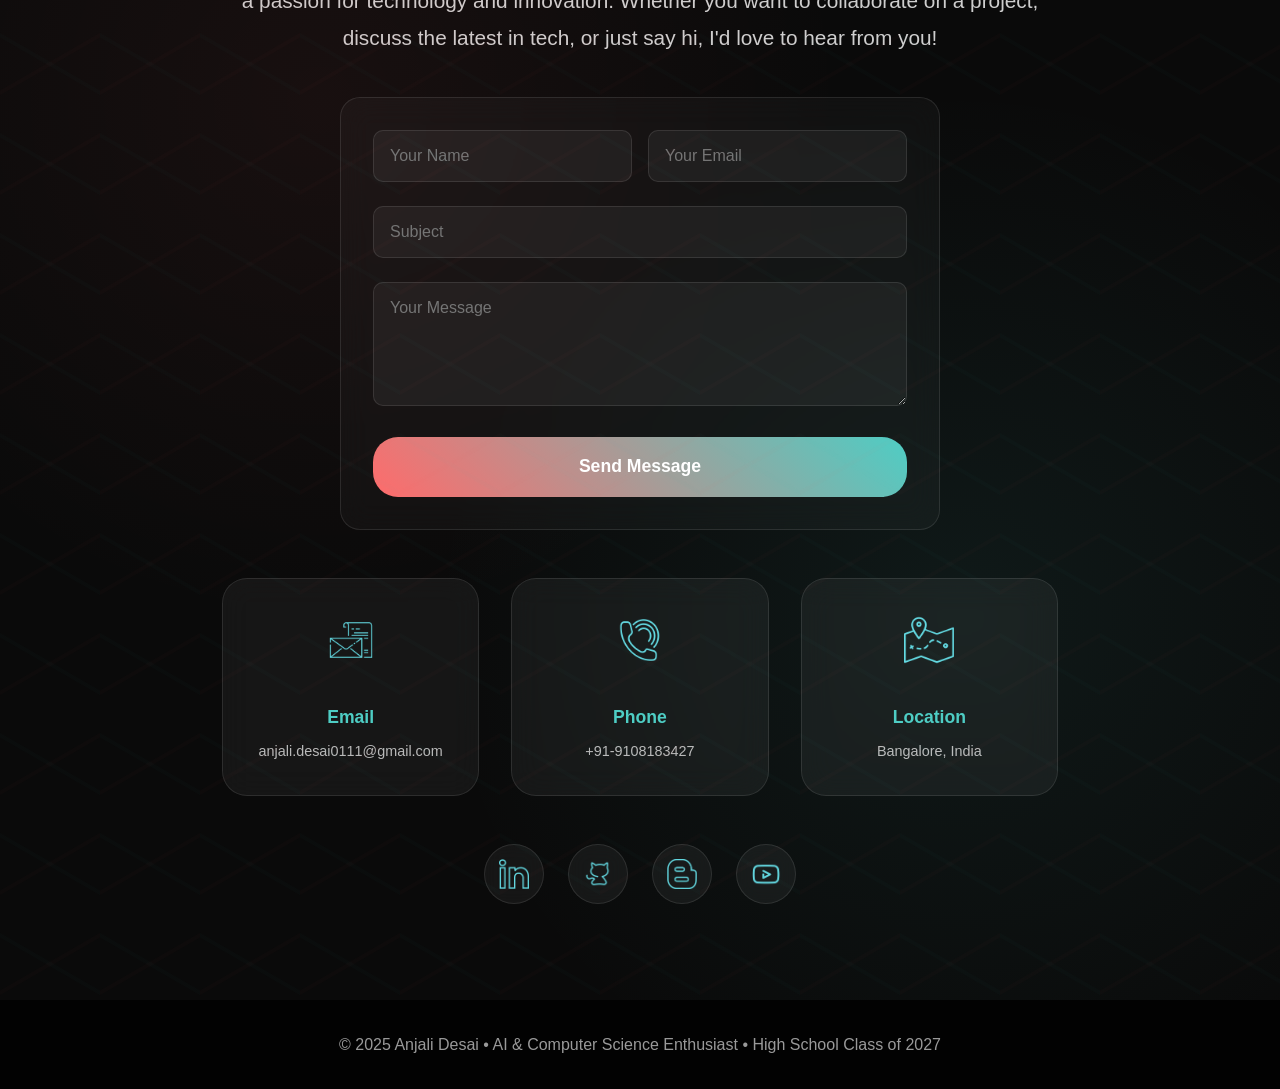
==== commit b0b4ae08: "Update index.html" ====
--- a/index.html
+++ b/index.html
@@ -426,7 +426,7 @@
                             </div>
                         </div>
                         <div class="activity-summary-right">
-                            <span class="activity-achievement-badge">Student Council Leadership Role</span>
+                            <span class="activity-achievement-badge">Student Council</span>
                             <span class="activity-expand-icon">▼</span>
                         </div>
                     </div>
@@ -745,7 +745,7 @@
             </div>
 
             <div class="social-links">
-                <a href="www.linkedin.com/in/anjali--desai" class="social-link" target="_blank">
+                <a href="https://linkedin.com/in/anjali--desai" class="social-link" target="_blank">
                     <img src="icons/icon-linkedin.png" alt="LinkedIn" loading="lazy">
                 </a>
                 <a href="https://github.com/AnjaliiD" class="social-link" target="_blank">
@@ -773,3 +773,4 @@
 
 
 
+
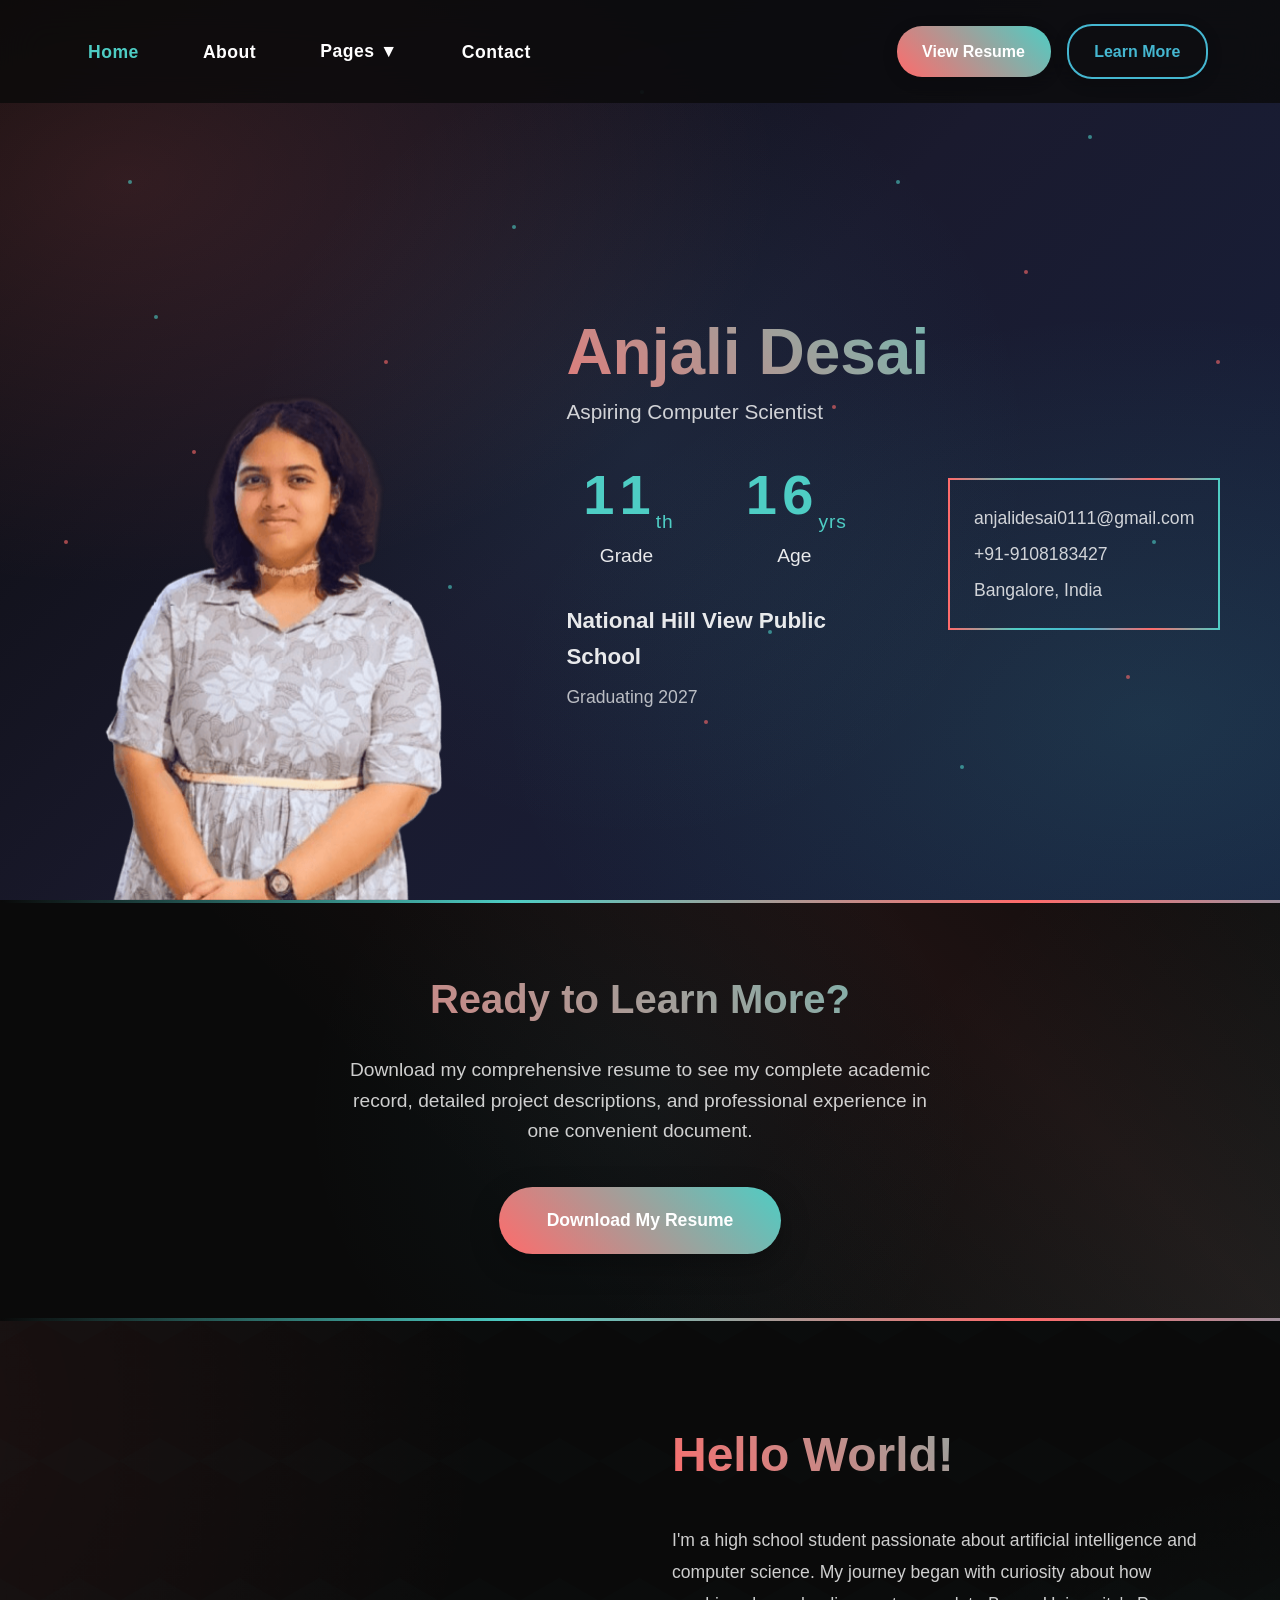
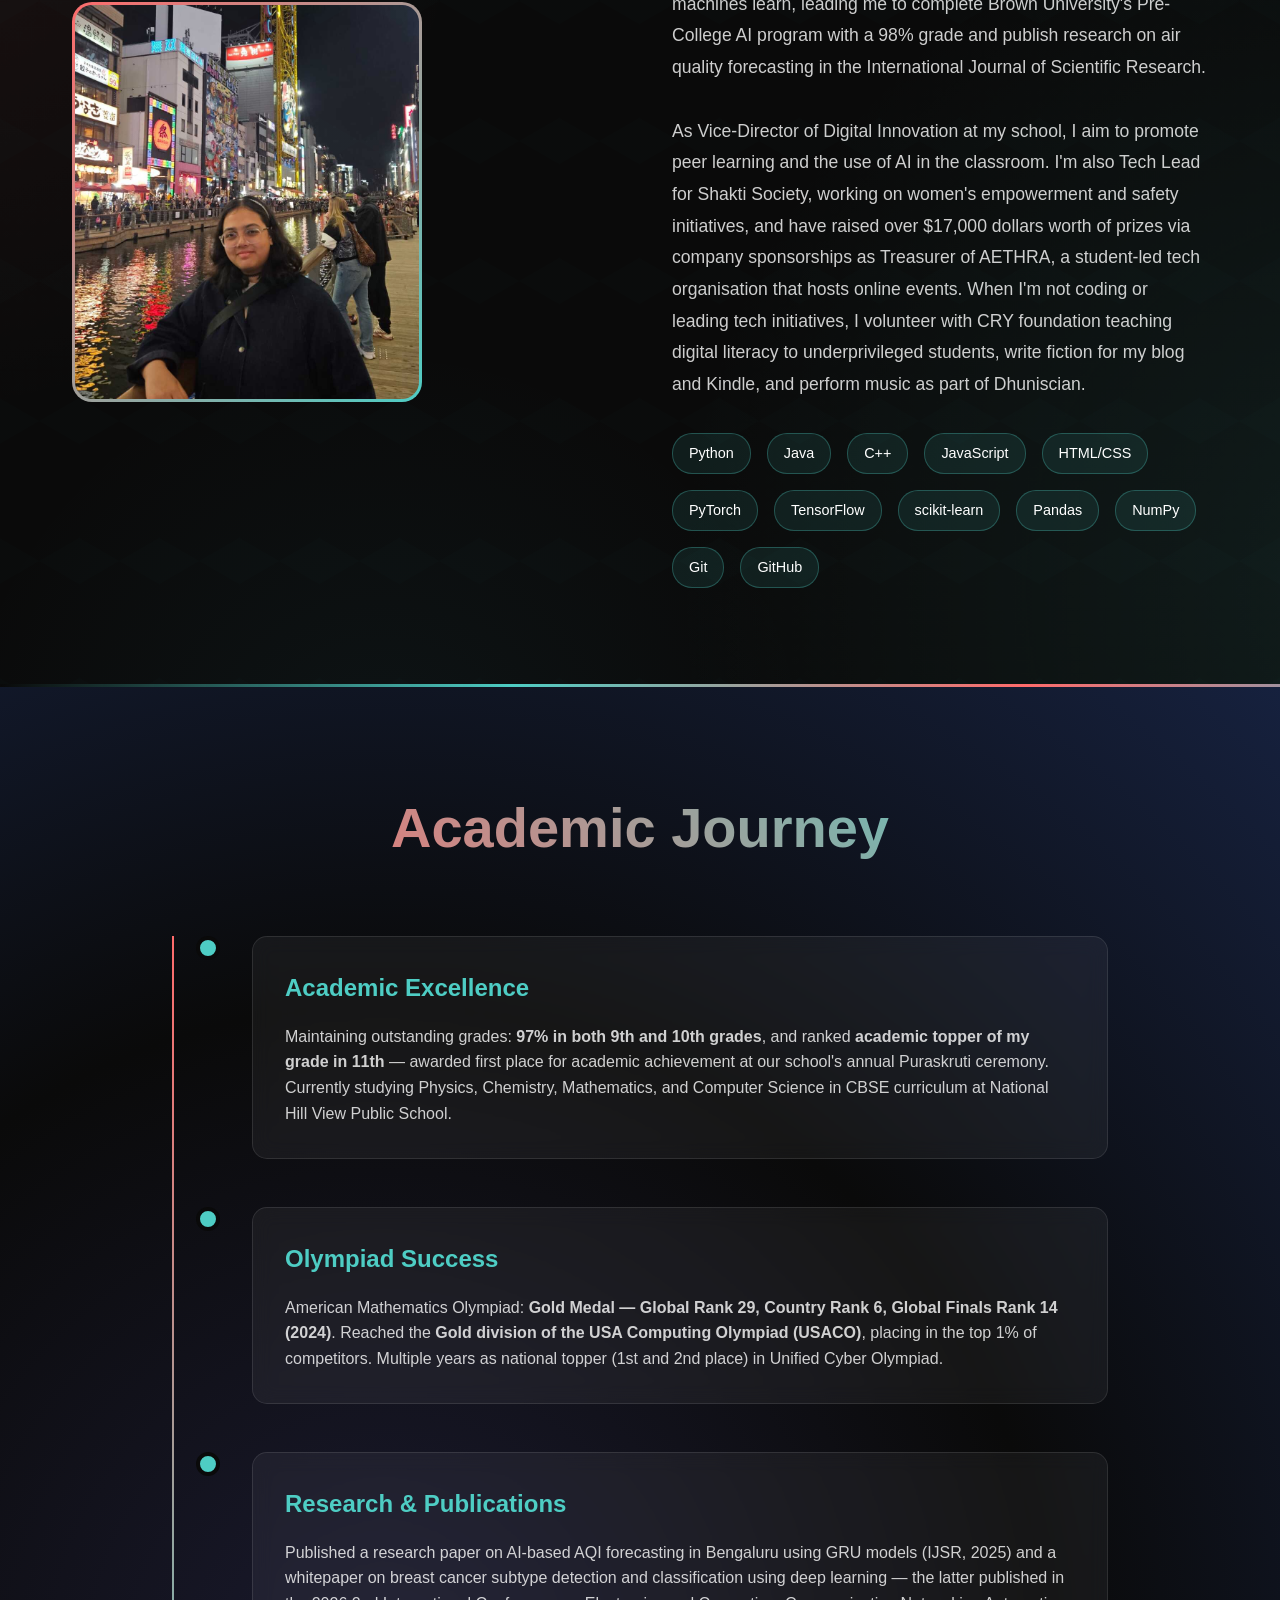
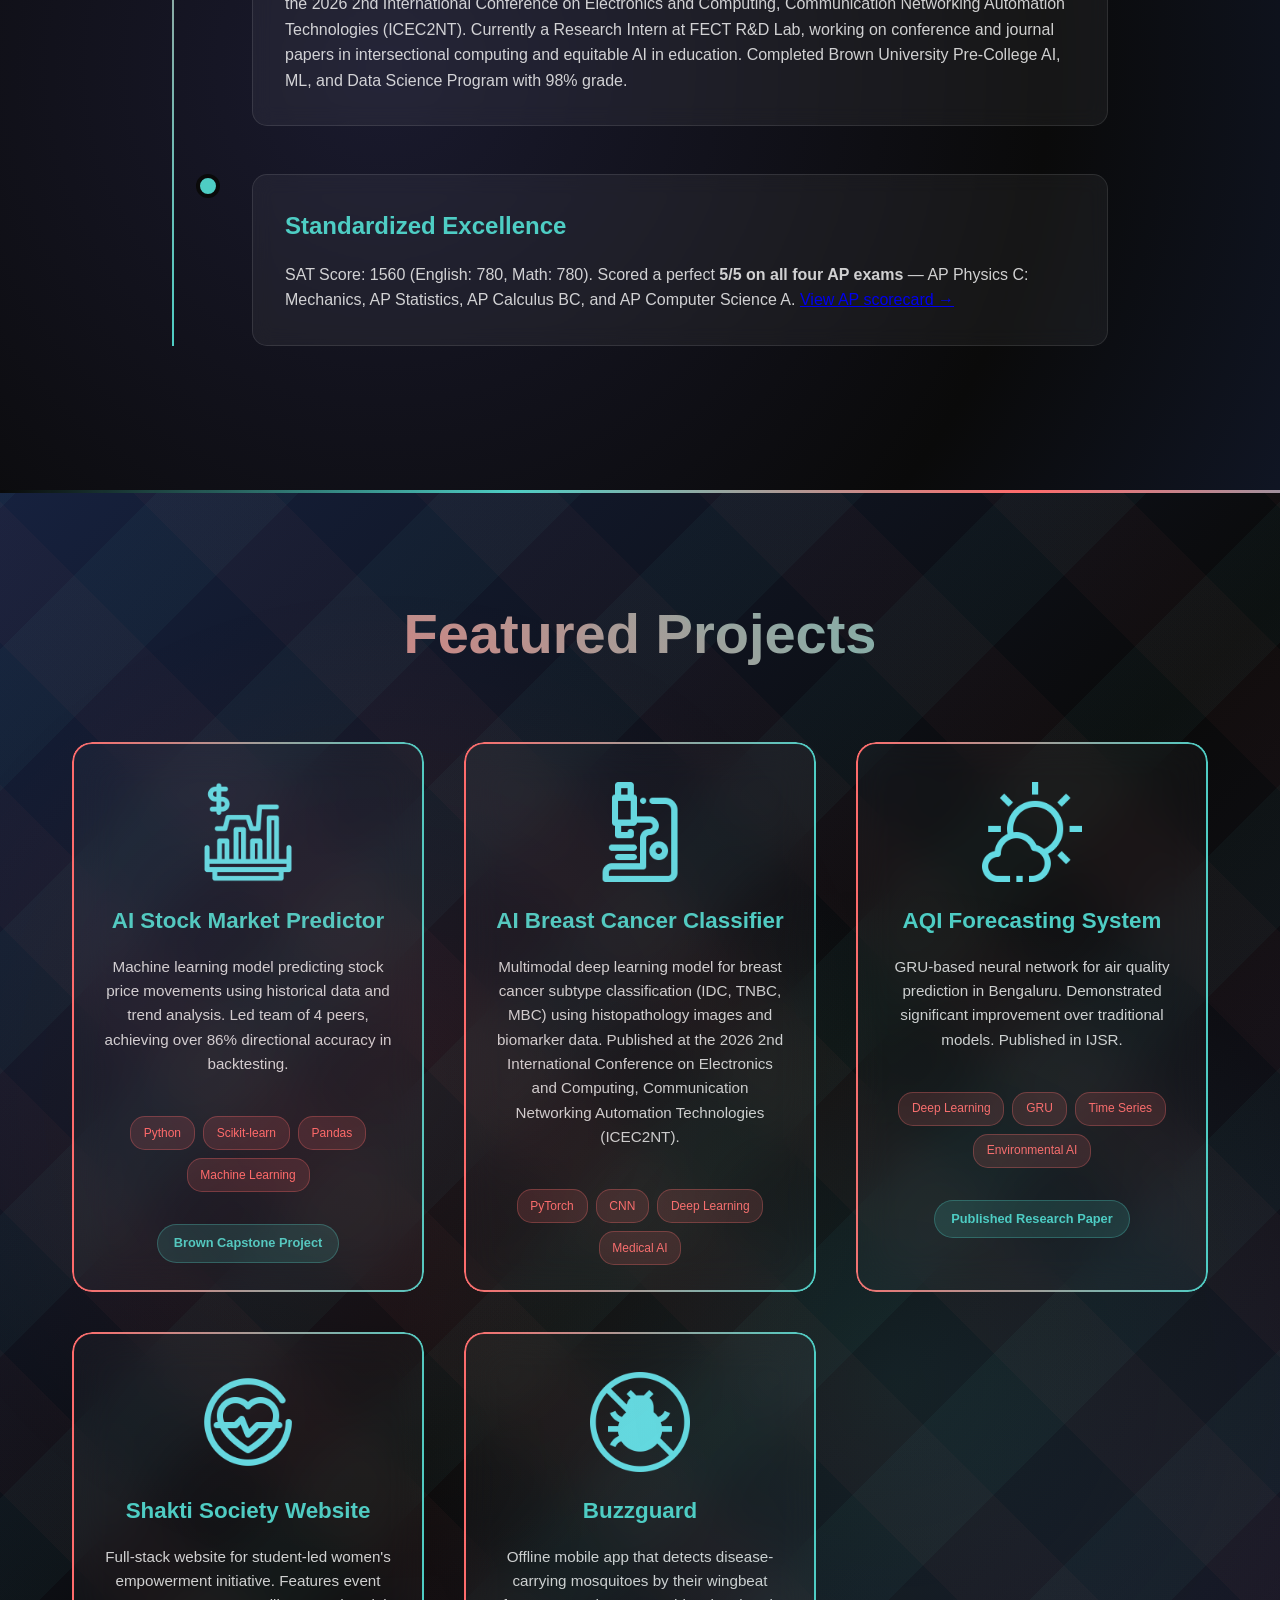
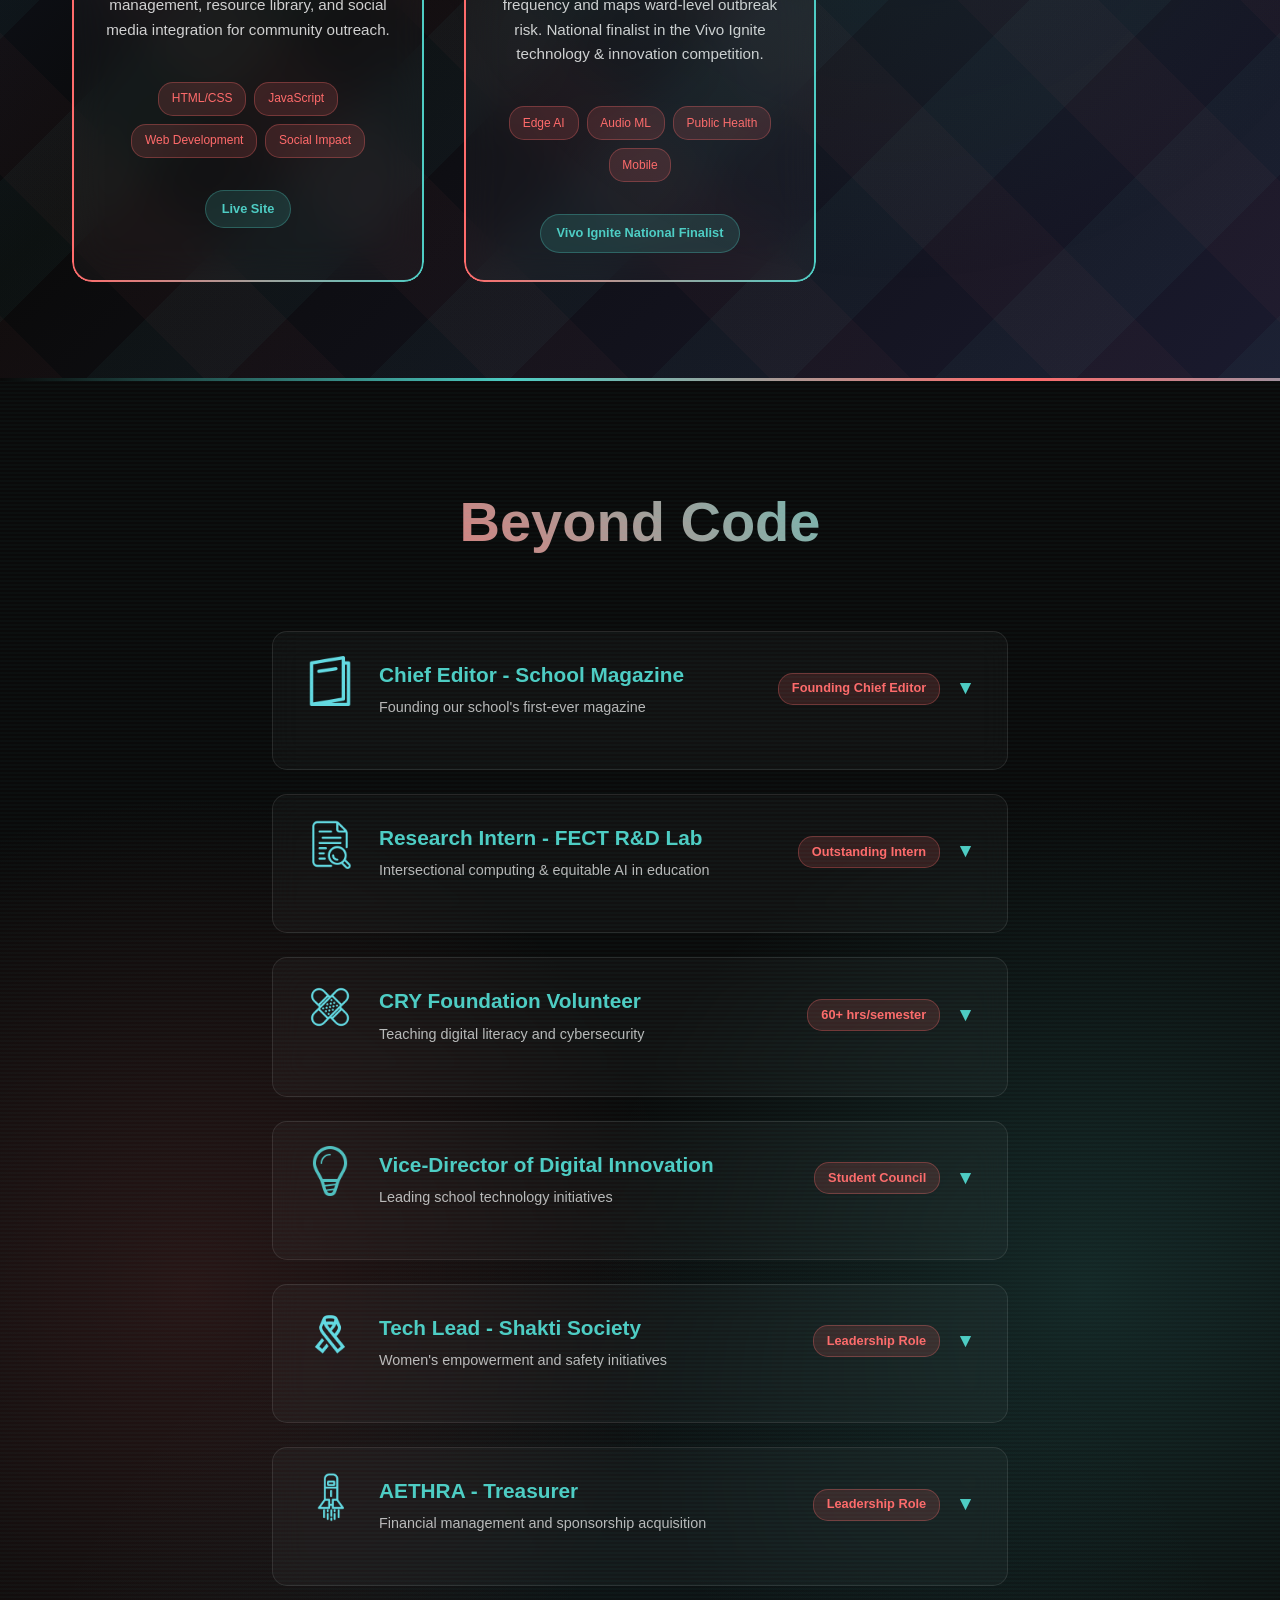
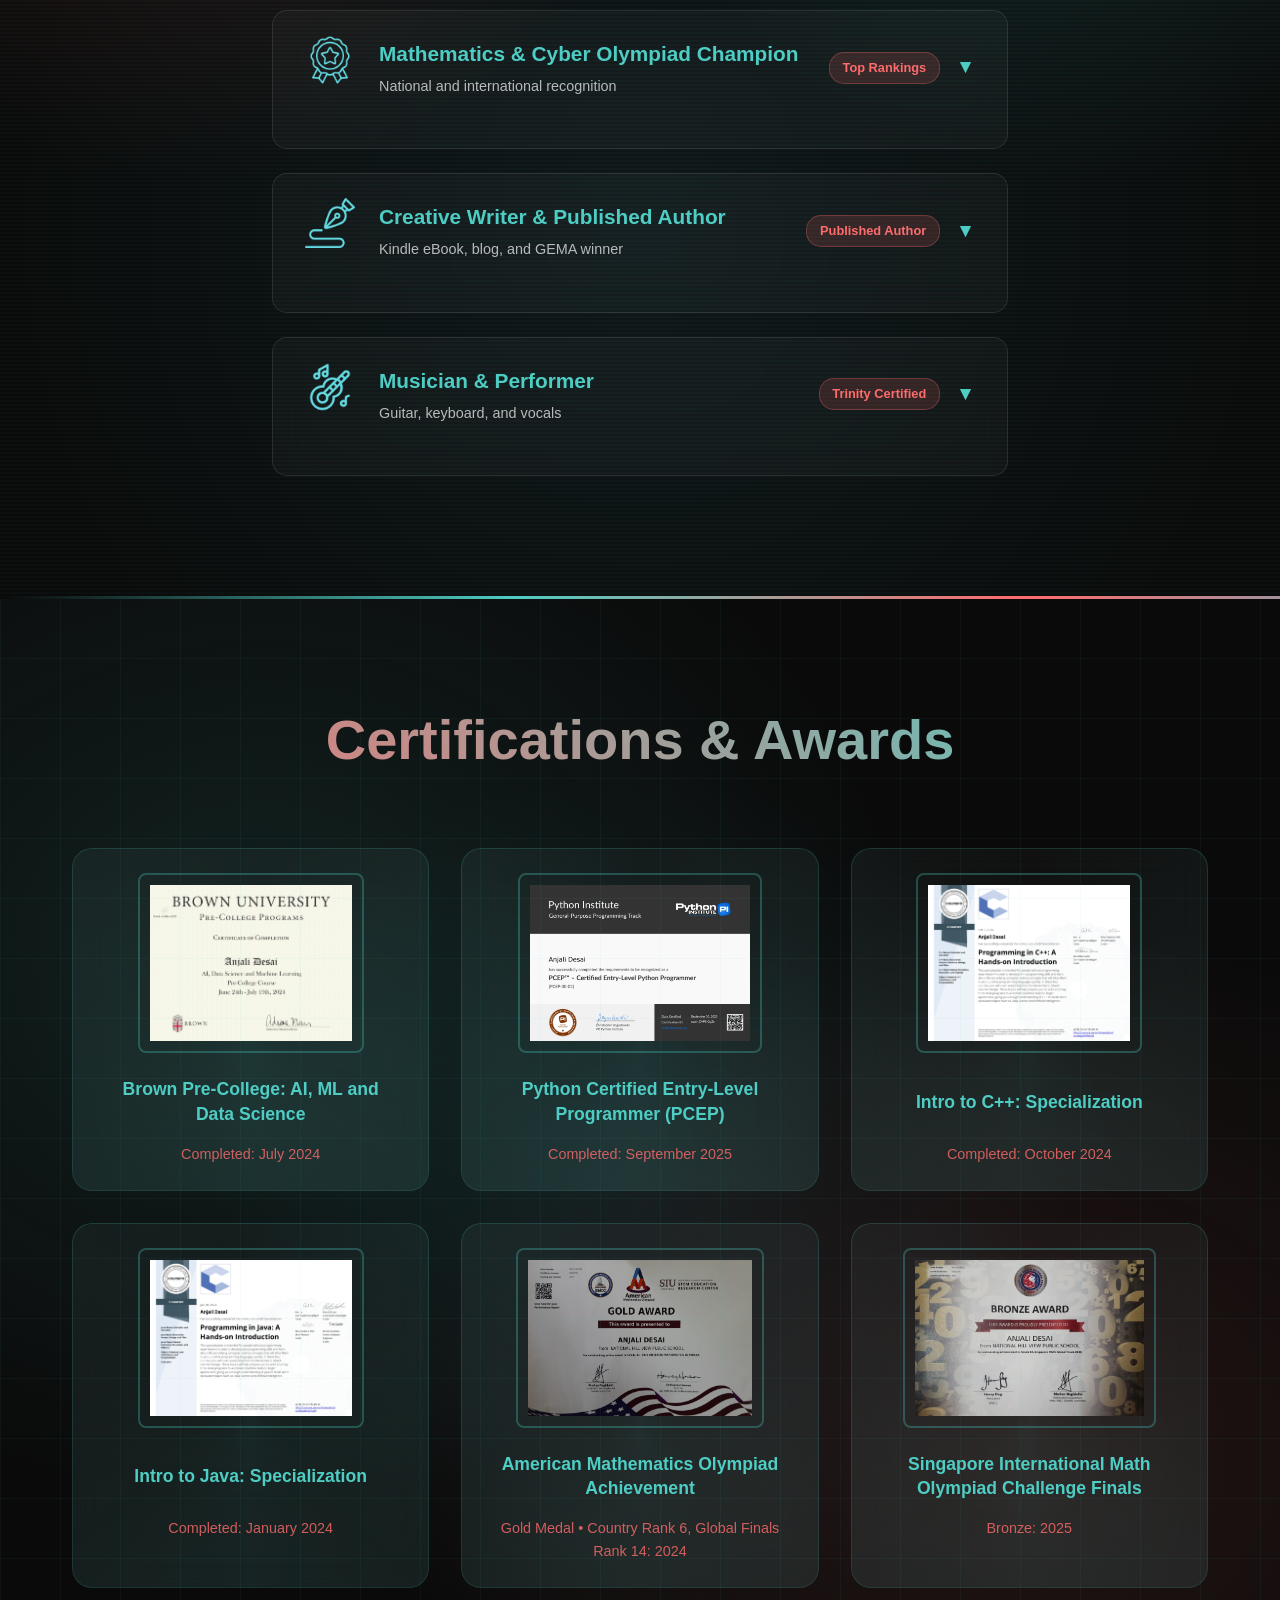
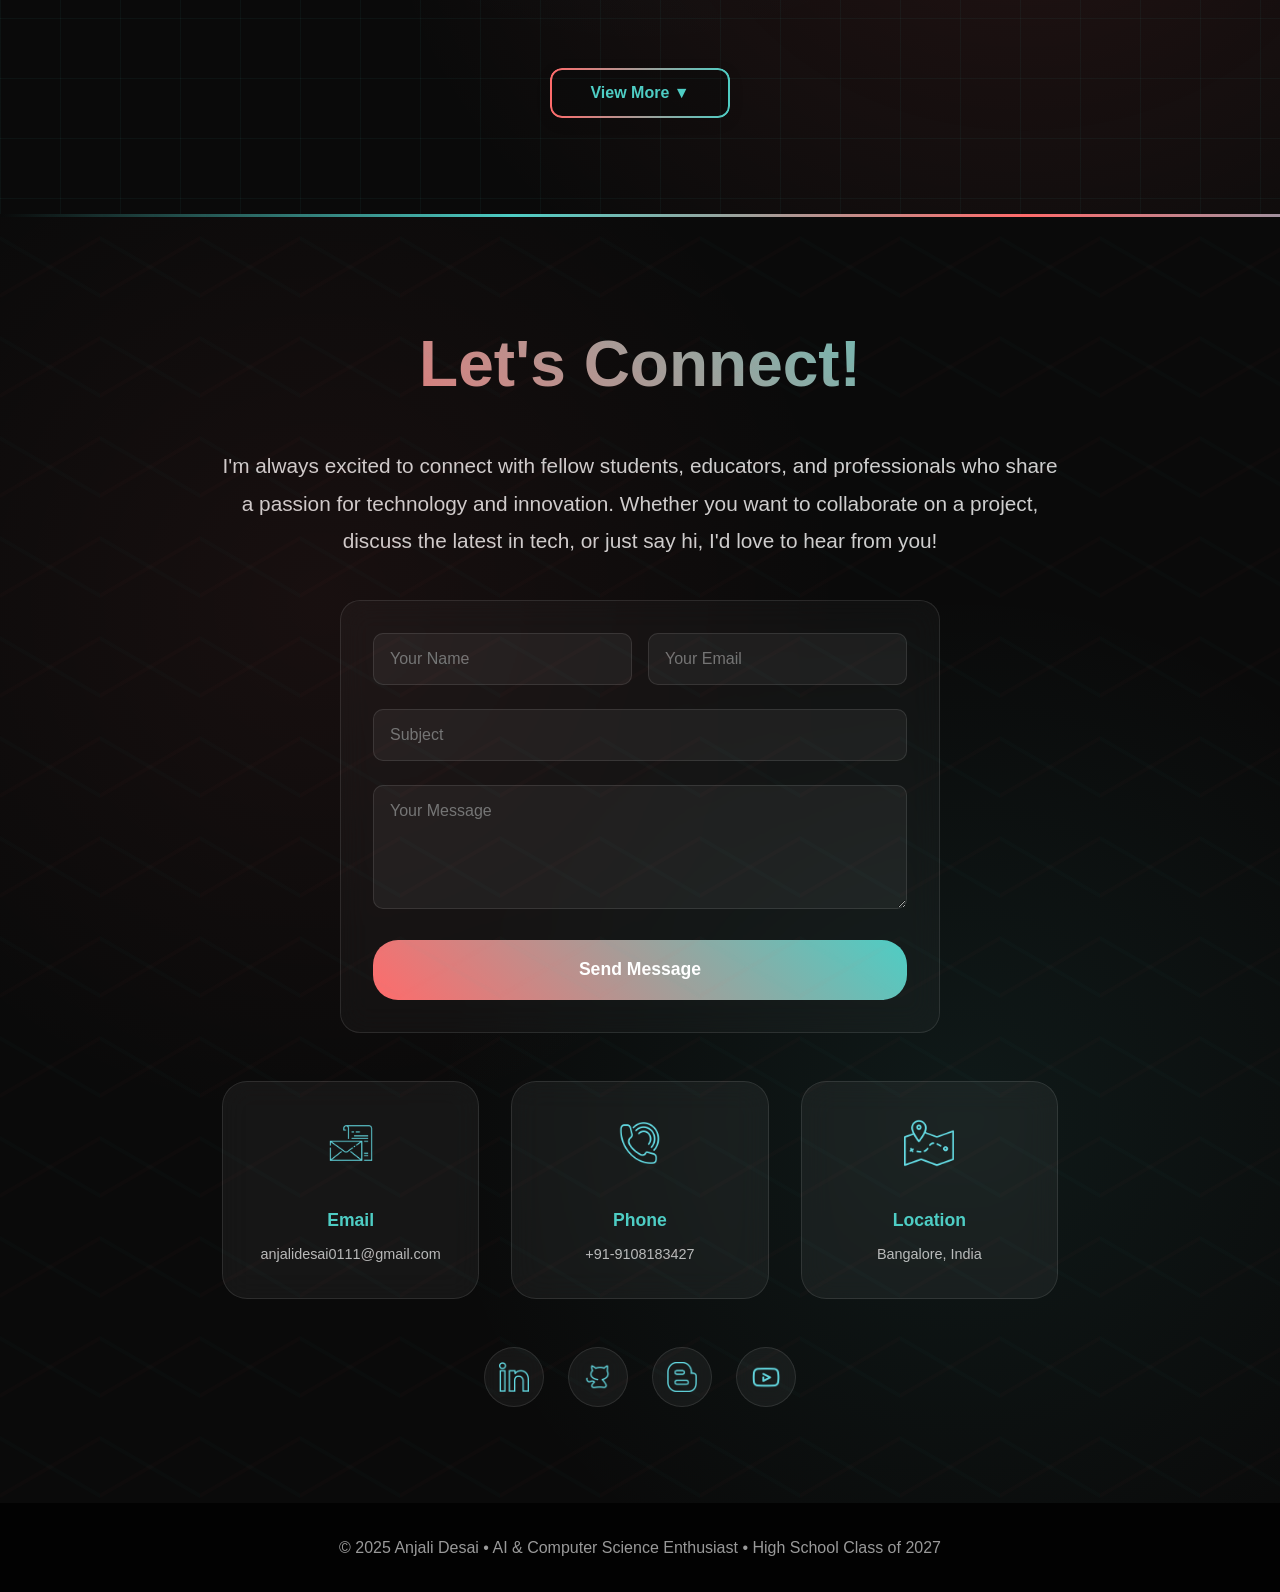
==== commit 50815d66: "Update index.html" ====
--- a/index.html
+++ b/index.html
@@ -209,7 +209,7 @@
                     <div class="timeline-content">
                         <h3 class="timeline-title">Academic Excellence</h3>
                         <p class="timeline-description">
-                            Maintaining outstanding grades: <b>97% in 9th grade and 10th grades</b>. Currently studying Physics, Chemistry, Mathematics, and Computer Science in CBSE curriculum at National Hill View Public School.
+                            Maintaining outstanding grades: <b>97% in both 9th and 10th grades</b>, and ranked <b>academic topper of my grade in 11th</b> — awarded first place for academic achievement at our school's annual Puraskruti ceremony. Currently studying Physics, Chemistry, Mathematics, and Computer Science in CBSE curriculum at National Hill View Public School.
                         </p>
                     </div>
                 </div>
@@ -217,7 +217,7 @@
                     <div class="timeline-content">
                         <h3 class="timeline-title">Olympiad Success</h3>
                         <p class="timeline-description">
-                            American Mathematics Olympiad: <b>Global Rank 29, Country Rank 6, Global Finals Rank 14 (2024)</b>. Multiple years as national topper (1st and 2nd place) in Unified Cyber Olympiad.
+                            American Mathematics Olympiad: <b>Gold Medal — Global Rank 29, Country Rank 6, Global Finals Rank 14 (2024)</b>. Reached the <b>Gold division of the USA Computing Olympiad (USACO)</b>, placing in the top 1% of competitors. Multiple years as national topper (1st and 2nd place) in Unified Cyber Olympiad.
                         </p>
                     </div>
                 </div>
@@ -225,7 +225,7 @@
                     <div class="timeline-content">
                         <h3 class="timeline-title">Research & Publications</h3>
                         <p class="timeline-description">
-                            Published a research paper on AI-based AQI forecasting in Bengaluru using GRU models (IJSR, 2025) and a whitepaper on breast cancer subtype detection and classification using deep learning. Completed Brown University Pre-College AI, ML, and Data Science Program with 98% grade.
+                            Published a research paper on AI-based AQI forecasting in Bengaluru using GRU models (IJSR, 2025) and a whitepaper on breast cancer subtype detection and classification using deep learning — the latter published in the 2026 2nd International Conference on Electronics and Computing, Communication Networking Automation Technologies (ICEC2NT). Currently a Research Intern at FECT R&D Lab, working on conference and journal papers in intersectional computing and equitable AI in education. Completed Brown University Pre-College AI, ML, and Data Science Program with 98% grade.
                         </p>
                     </div>
                 </div>
@@ -233,7 +233,7 @@
                     <div class="timeline-content">
                         <h3 class="timeline-title">Standardized Excellence</h3>
                         <p class="timeline-description">
-                            SAT Score: 1560 (English: 780, Math: 780). Preparing for AP Computer Science Applied, AP Physics C Mechanics, AP Statistics, and AP Calculus BC in May 2026.
+                            SAT Score: 1560 (English: 780, Math: 780). Scored a perfect <b>5/5 on all four AP exams</b> — AP Physics C: Mechanics, AP Statistics, AP Calculus BC, and AP Computer Science A. <a href="cert_pdf/AP-Scorecard.pdf" target="_blank" class="timeline-link">View AP scorecard →</a>
                         </p>
                     </div>
                 </div>
@@ -292,7 +292,7 @@
                                 <div class="project-content">
                                     <h3 class="project-title">AI Breast Cancer Classifier</h3>
                                     <p class="project-description">
-                                        Multimodal deep learning model for breast cancer subtype classification (IDC, TNBC, MBC) using histopathology images and biomarker data. Research paper in progress.
+                                        Multimodal deep learning model for breast cancer subtype classification (IDC, TNBC, MBC) using histopathology images and biomarker data. Published at the 2026 2nd International Conference on Electronics and Computing, Communication Networking Automation Technologies (ICEC2NT).
                                     </p>
                                 </div>
                                 <div class="project-tags-container">
@@ -302,13 +302,13 @@
                                         <span class="project-tag">Deep Learning</span>
                                         <span class="project-tag">Medical AI</span>
                                     </div>
-                                    <span class="project-status">Whitepaper + Research Paper</span>
+                                    <span class="project-status">Published • ICEC2NT 2026</span>
                                 </div>
                             </div>
                         </div>
                         <div class="project-card-back">
                             <h3 class="project-title">Research & Code</h3>
-                            <a href="YOUR_RESEARCH_PAPER_LINK_HERE" class="project-link-btn" target="_blank">Research Paper</a>
+                            <a href="YOUR_RESEARCH_PAPER_LINK_HERE" class="project-link-btn" target="_blank">Research Paper (Sep 2026)</a>
                             <a href="https://www.oneyoungindia.com/white-papers/ai-augmented-multimodal-risk-prediction-of-breast-cancer-using-polygenic-scores%2C-lifestyle-data%2C-and-temporal-emr-modeling/anjali-desai" class="project-link-btn secondary" target="_blank">Read Whitepaper</a>
                             <a href="https://github.com/AnjaliiD/Breast-Cancer-Subtype-Classification" class="project-link-btn secondary" target="_blank">GitHub Repo</a>
                             <p style="color: rgba(255, 255, 255, 0.7); text-align: center; margin-top: 1rem;">OneYoungIndia Publication</p>
@@ -382,6 +382,39 @@
                         </div>
                     </div>
                 </div>
+
+                <!-- Buzzguard -->
+                <div class="project-card">
+                    <div class="project-card-inner">
+                        <div class="project-card-front">
+                            <div class="project-header">
+                                <img src="icons/icon-buzzguard.png" class="project-icon" alt="Buzzguard" loading="lazy">
+                            </div>
+                            <div class="project-body">
+                                <div class="project-content">
+                                    <h3 class="project-title">Buzzguard</h3>
+                                    <p class="project-description">
+                                        Offline mobile app that detects disease-carrying mosquitoes by their wingbeat frequency and maps ward-level outbreak risk. National finalist in the Vivo Ignite technology & innovation competition.
+                                    </p>
+                                </div>
+                                <div class="project-tags-container">
+                                    <div class="project-tags">
+                                        <span class="project-tag">Edge AI</span>
+                                        <span class="project-tag">Audio ML</span>
+                                        <span class="project-tag">Public Health</span>
+                                        <span class="project-tag">Mobile</span>
+                                    </div>
+                                    <span class="project-status">Vivo Ignite National Finalist</span>
+                                </div>
+                            </div>
+                        </div>
+                        <div class="project-card-back">
+                            <h3 class="project-title">View Project</h3>
+                            <a href="https://anjaliid.github.io/buzzguard/app/buzzguard_app.html" class="project-link-btn" target="_blank">Launch App</a>
+                            <p style="color: rgba(255, 255, 255, 0.7); text-align: center; margin-top: 1rem;">National finalist — Vivo Ignite Technology &amp; Innovation Program</p>
+                        </div>
+                    </div>
+                </div>
             </div>
         </div>
     </section>
@@ -392,6 +425,48 @@
         <div class="activities-container">
             <h2 class="section-title">Beyond Code</h2>
             <div class="activities-list">
+
+                <div class="activity-list-item">
+                    <div class="activity-summary">
+                        <div class="activity-summary-left">
+                            <div class="activity-summary-emoji">
+                                <img src="icons/icon-magazine.png" loading="lazy">
+                            </div>                            
+                            <div class="activity-summary-content">
+                                <h3>Chief Editor - School Magazine</h3>
+                                <p>Founding our school's first-ever magazine</p>
+                            </div>
+                        </div>
+                        <div class="activity-summary-right">
+                            <span class="activity-achievement-badge">Founding Chief Editor</span>
+                            <span class="activity-expand-icon">▼</span>
+                        </div>
+                    </div>
+                    <div class="activity-details">
+                        Chief Editor of my school's first-ever student magazine. My team and I pitched the idea to the school board ourselves; after a first iteration that fell short, we refined the whole editorial process and now publish a quarterly magazine. I'm currently training younger students to run it after our team graduates.
+                    </div>
+                </div>
+
+                <div class="activity-list-item">
+                    <div class="activity-summary">
+                        <div class="activity-summary-left">
+                            <div class="activity-summary-emoji">
+                                <img src="icons/icon-fect.png" loading="lazy">
+                            </div>                            
+                            <div class="activity-summary-content">
+                                <h3>Research Intern - FECT R&amp;D Lab</h3>
+                                <p>Intersectional computing &amp; equitable AI in education</p>
+                            </div>
+                        </div>
+                        <div class="activity-summary-right">
+                            <span class="activity-achievement-badge">Outstanding Intern</span>
+                            <span class="activity-expand-icon">▼</span>
+                        </div>
+                    </div>
+                    <div class="activity-details">
+                        Research Intern at FECT R&amp;D Lab, working on intersectional computing and equitable AI in education. Contributing to conference and journal papers currently in progress, and recognized with the lab's Outstanding Intern award. <a href="cert_pdf/FECT-Outstanding-Intern.pdf" target="_blank" class="activity-link" onclick="event.stopPropagation()">View certificate →</a>
+                    </div>
+                </div>
 
                 <div class="activity-list-item">
                     <div class="activity-summary">
@@ -410,7 +485,7 @@
                         </div>
                     </div>
                     <div class="activity-details">
-                        Over three years volunteering with Child Rights and You (CRY), delivering interactive educational sessions to underprivileged students on cybersecurity awareness, digital literacy, and digital marketing principles. Recognized with multiple certificates for sustained contribution and impact. Led teams during Walk to EmpowHER walkathon and World Music Day events.
+                        Over four years volunteering with Child Rights and You (CRY), delivering interactive educational sessions to underprivileged students on cybersecurity awareness, digital literacy, and digital marketing principles. Recognized with multiple certificates for sustained contribution and impact. Led teams during Walk to EmpowHER walkathon and World Music Day events.
                     </div>
                 </div>
                 
@@ -494,7 +569,7 @@
                         </div>
                     </div>
                     <div class="activity-details">
-                        American Mathematics Olympiad 2024: Global Rank 29, Country Rank 6, Finals Rank 14. Singapore International Math Olympiad Challenge Finals qualifier. Unified Cyber Olympiad: 1st and 2nd place nationally in multiple years. Demonstrates consistent excellence in analytical problem-solving.
+                        American Mathematics Olympiad 2024: Gold Medal, Global Rank 29, Country Rank 6, Finals Rank 14. Singapore International Math Olympiad Challenge Finals qualifier. Unified Cyber Olympiad: 1st and 2nd place nationally in multiple years. Demonstrates consistent excellence in analytical problem-solving.
                     </div>
                 </div>
                 
@@ -598,7 +673,7 @@
                         <a href="cert_pdf/AMO.pdf" target="_blank">
                             <h3 class="cert-title">American Mathematics Olympiad Achievement</h3>
                         </a>
-                        <p class="cert-date">Country Rank 6, Global Finals Rank 14: 2024</p>
+                        <p class="cert-date">Gold Medal • Country Rank 6, Global Finals Rank 14: 2024</p>
                     </div>
                     
                     <div class="certification-card">
@@ -719,12 +794,12 @@
             </form>
 
             <div class="contact-grid">
-                <a href="mailto:anjali.desai0111@gmail.com" class="contact-card" target="_blank">
+                <a href="mailto:anjalidesai0111@gmail.com" class="contact-card" target="_blank">
                     <span class="contact-icon">
                         <img src="icons/icon-email.png" alt="Email" loading="lazy">
                     </span>
                     <div class="contact-label">Email</div>
-                    <div class="contact-info">anjali.desai0111@gmail.com</div>
+                    <div class="contact-info">anjalidesai0111@gmail.com</div>
                 </a>
                 
                 <a href="tel:+919108183427" class="contact-card" target="_blank">
@@ -770,7 +845,3 @@
 <script src="script.js"></script>
 
 </html>
-
-
-
-
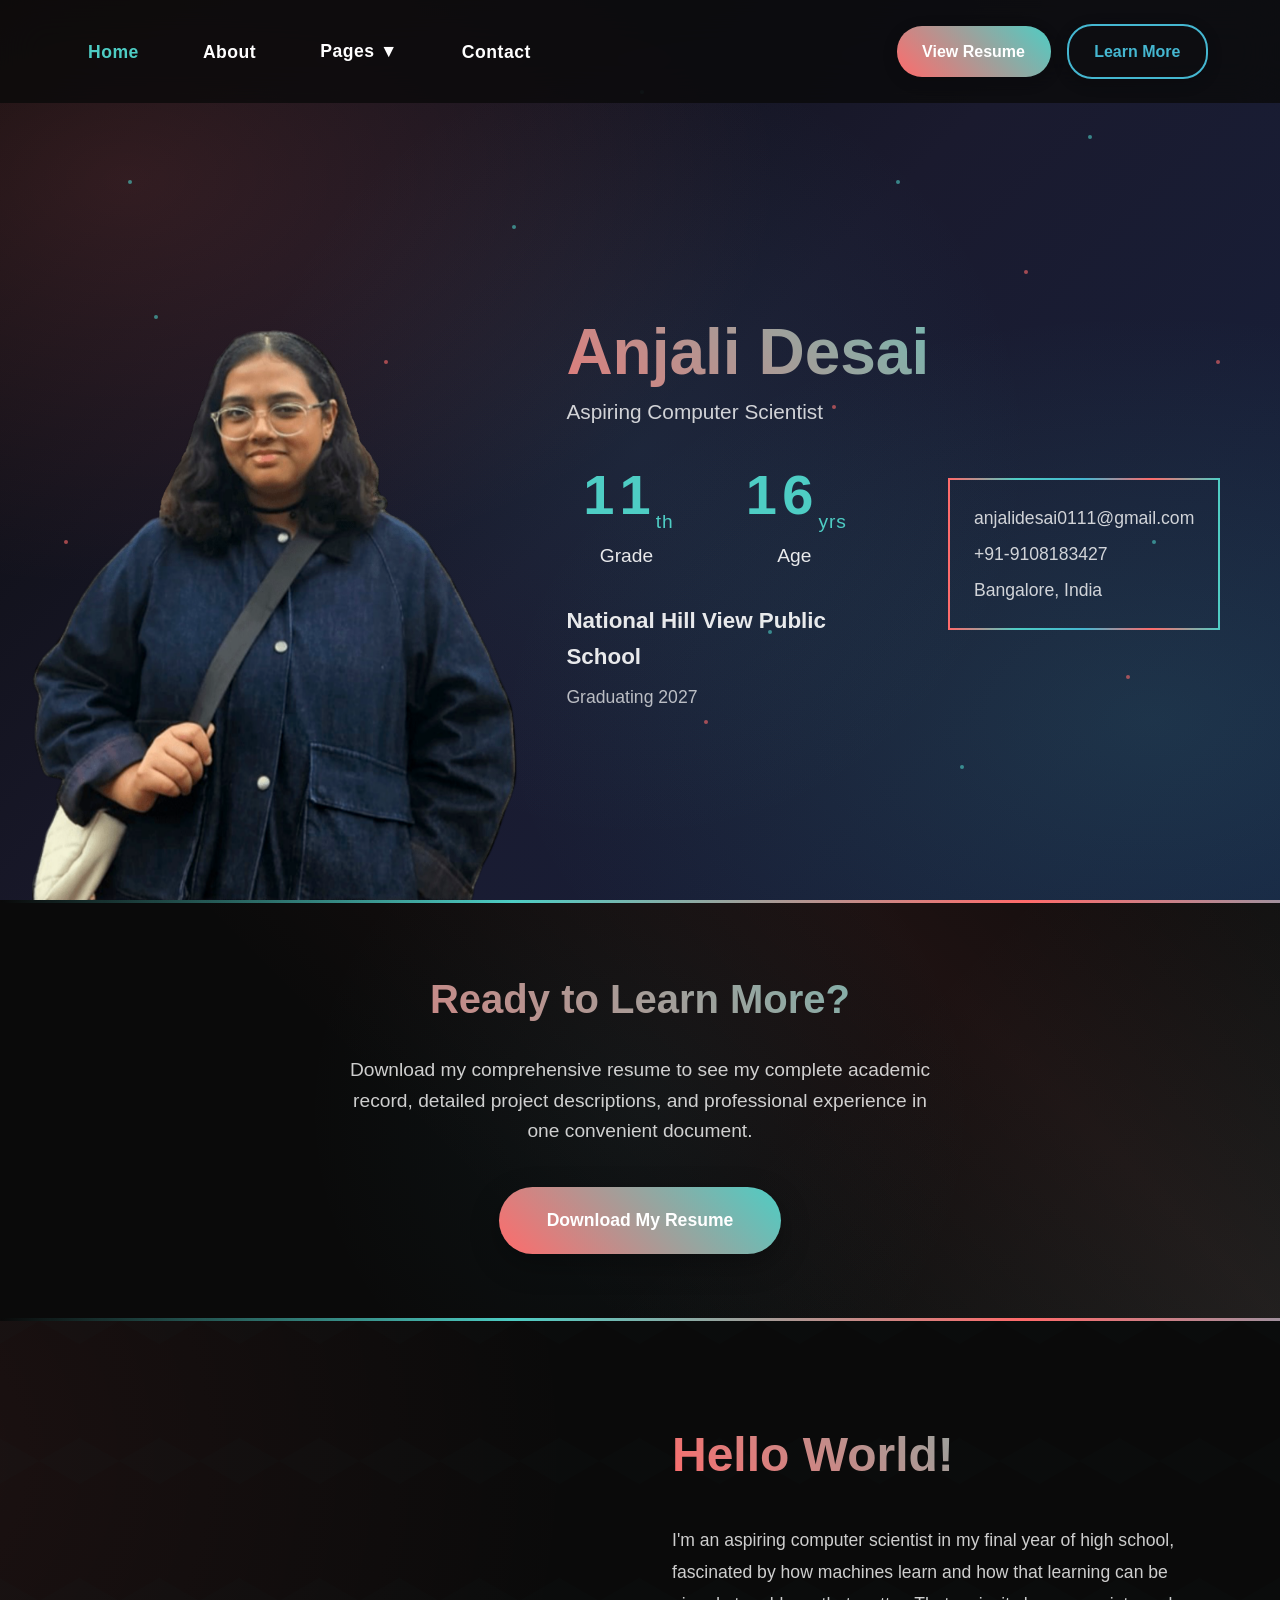
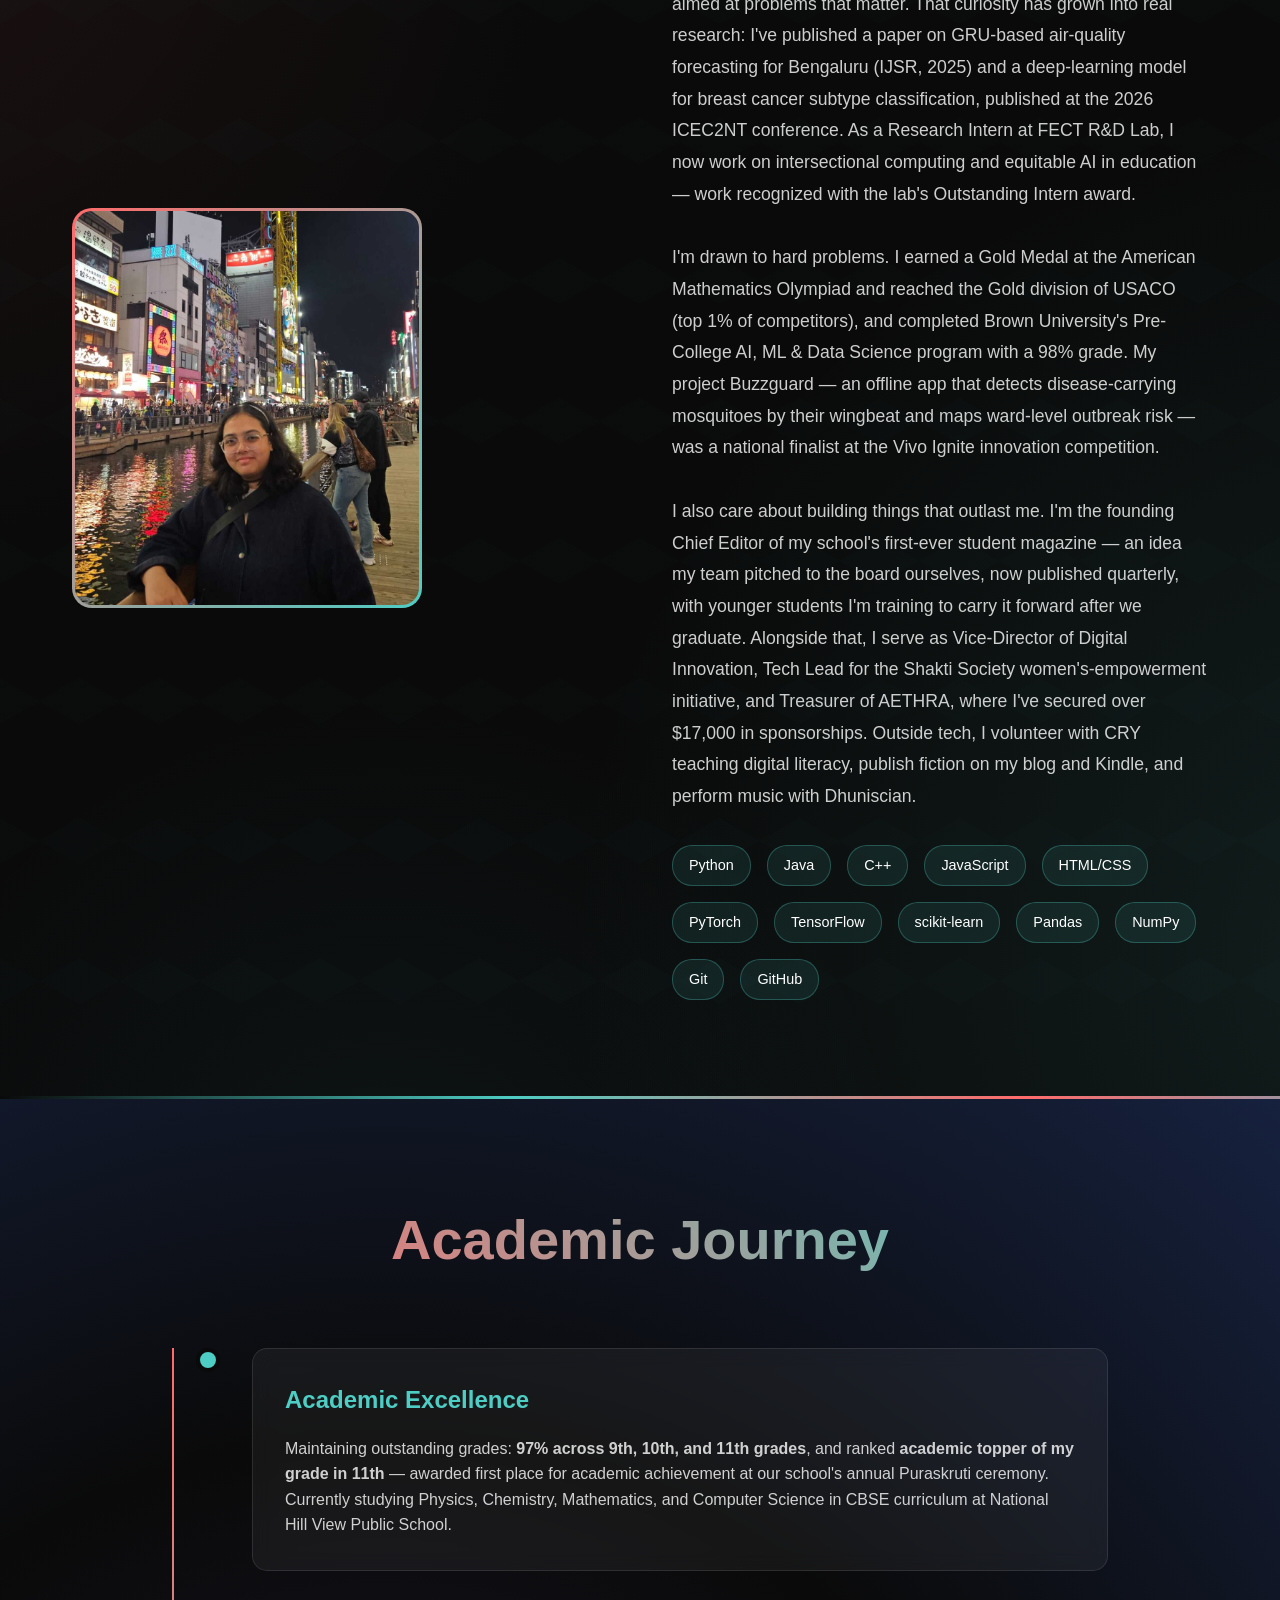
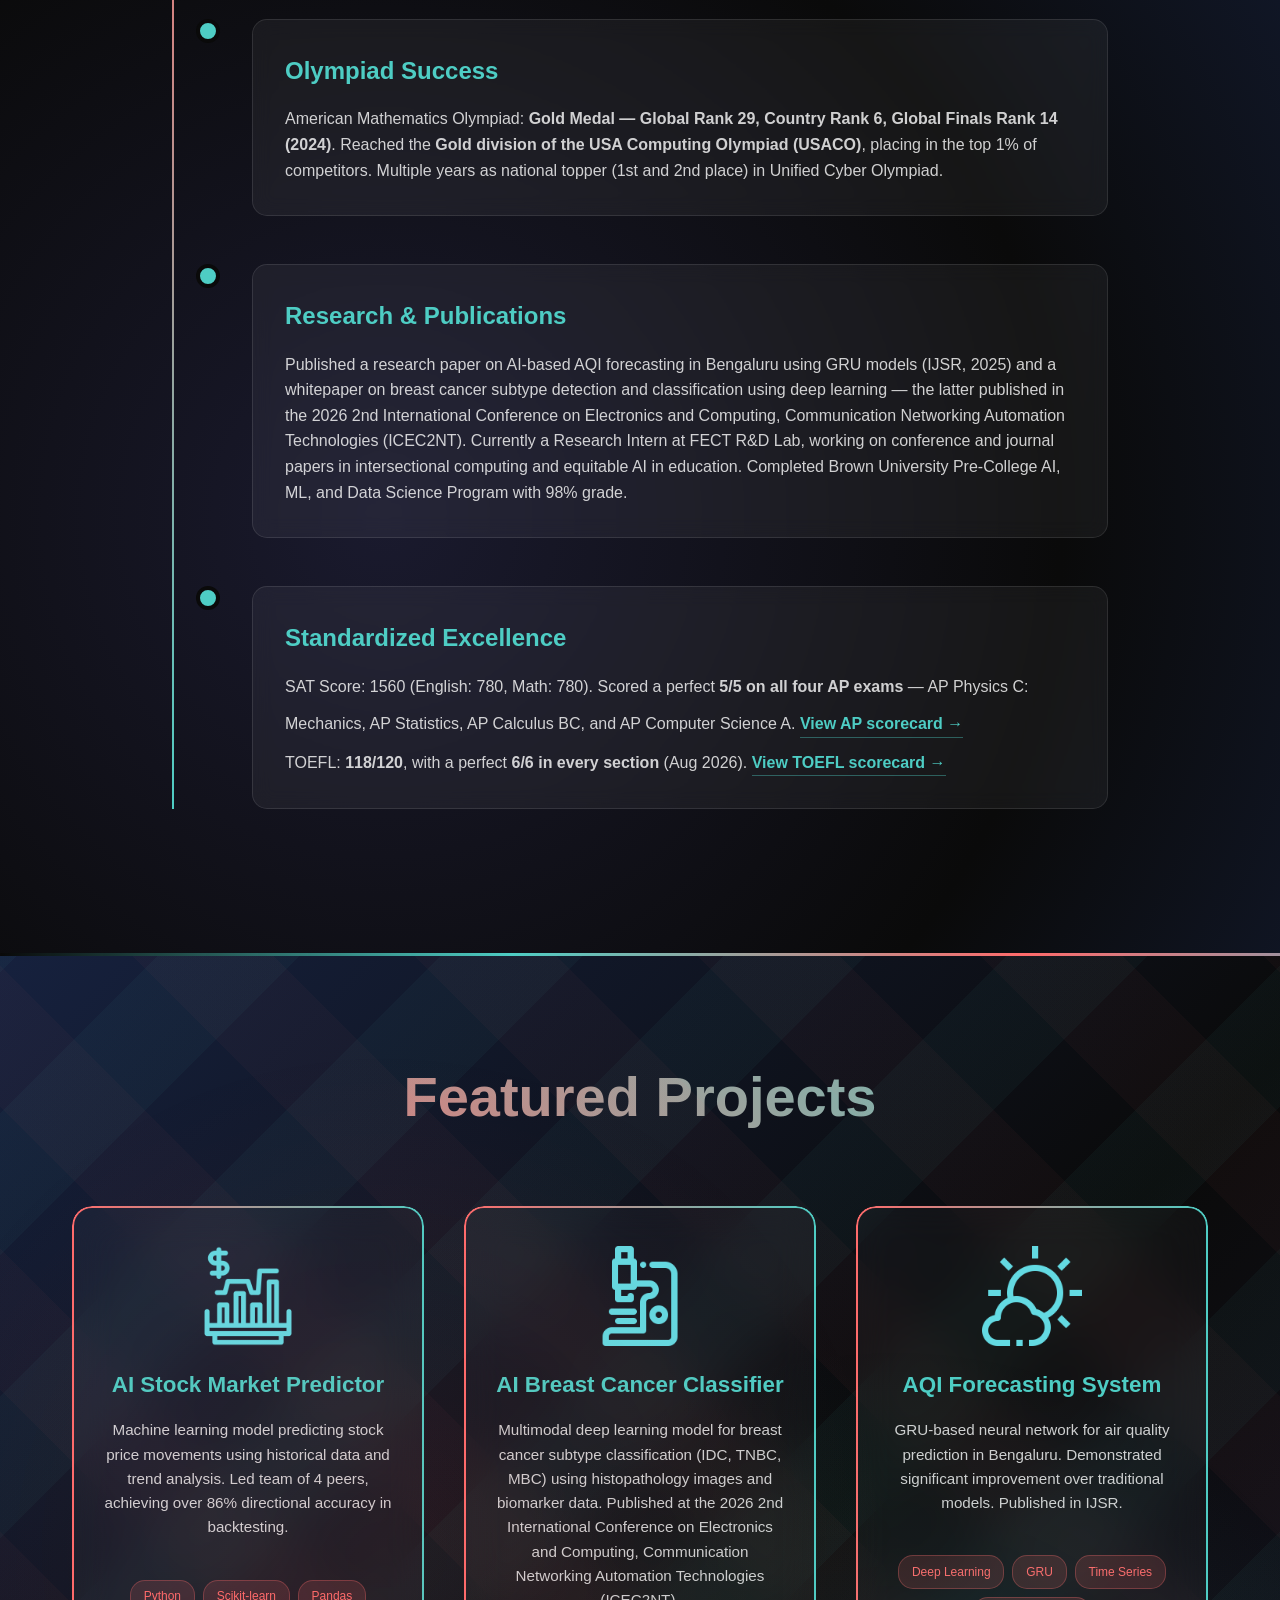
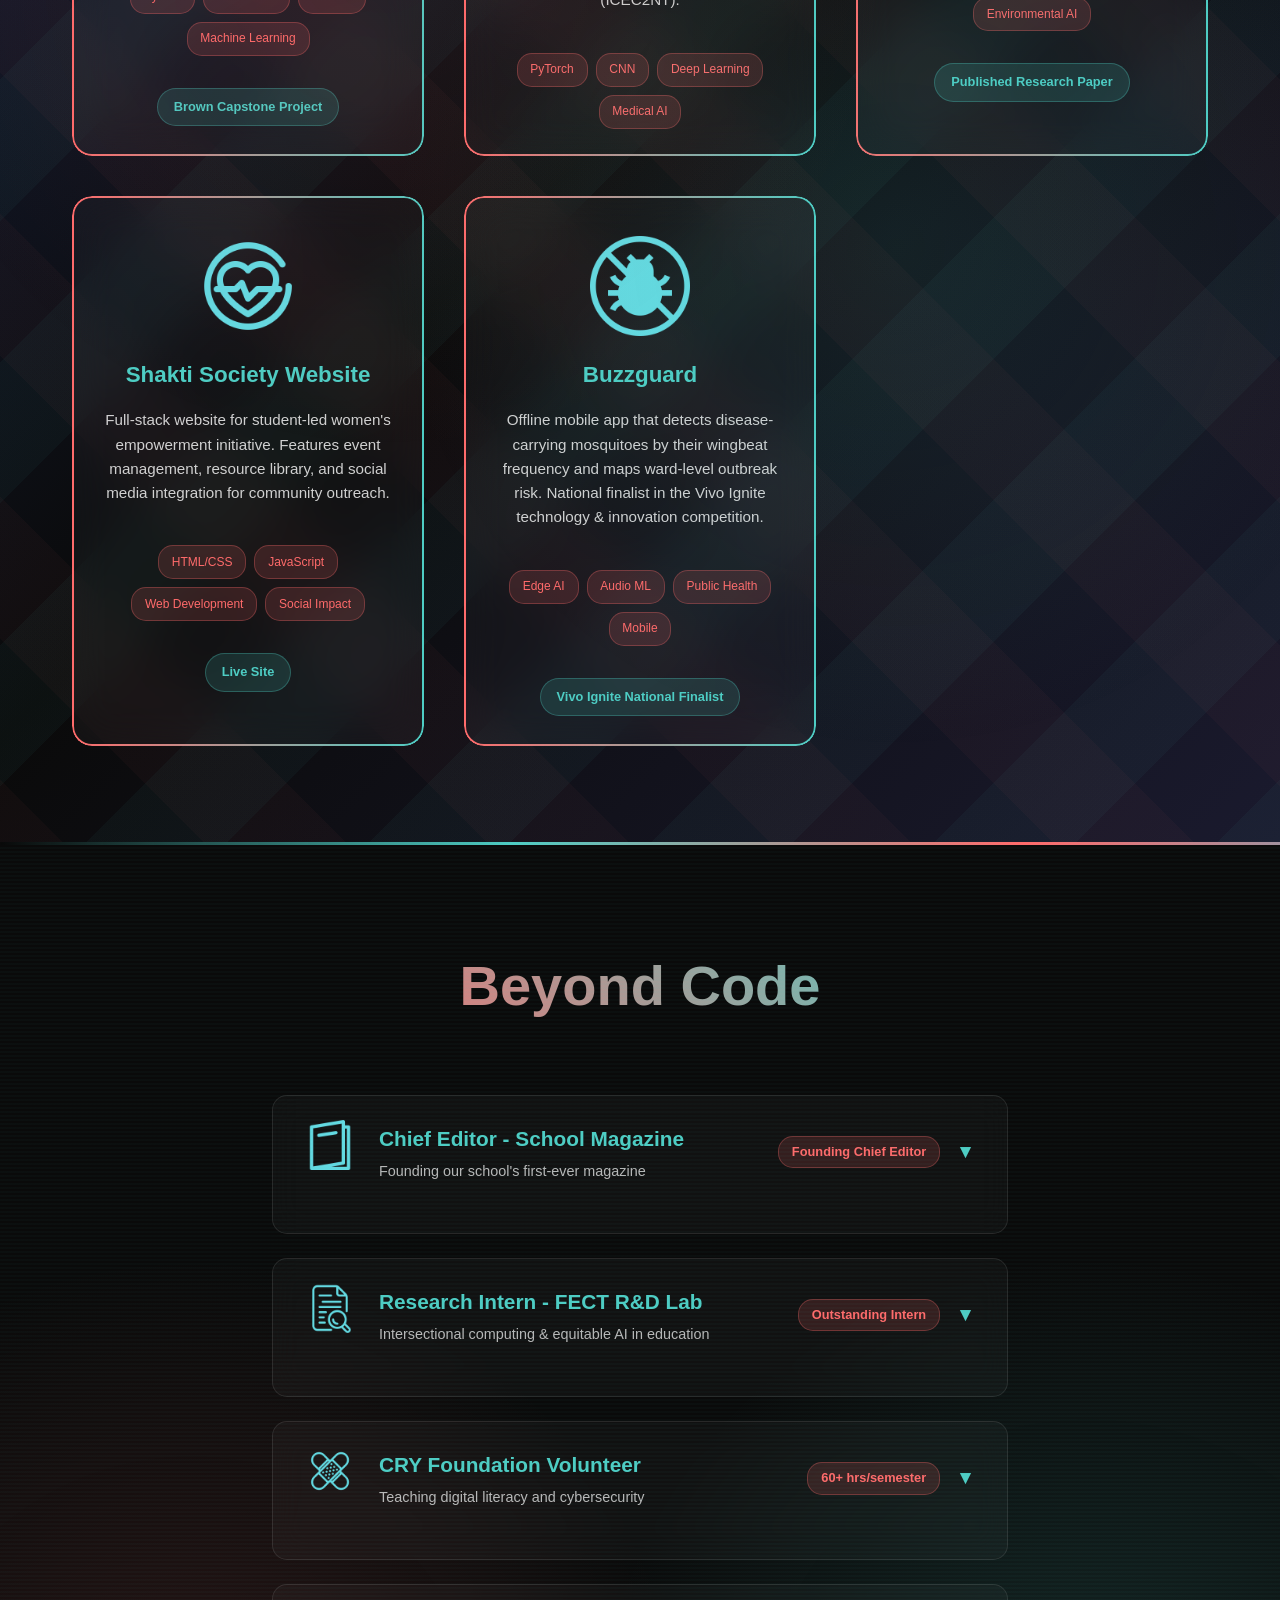
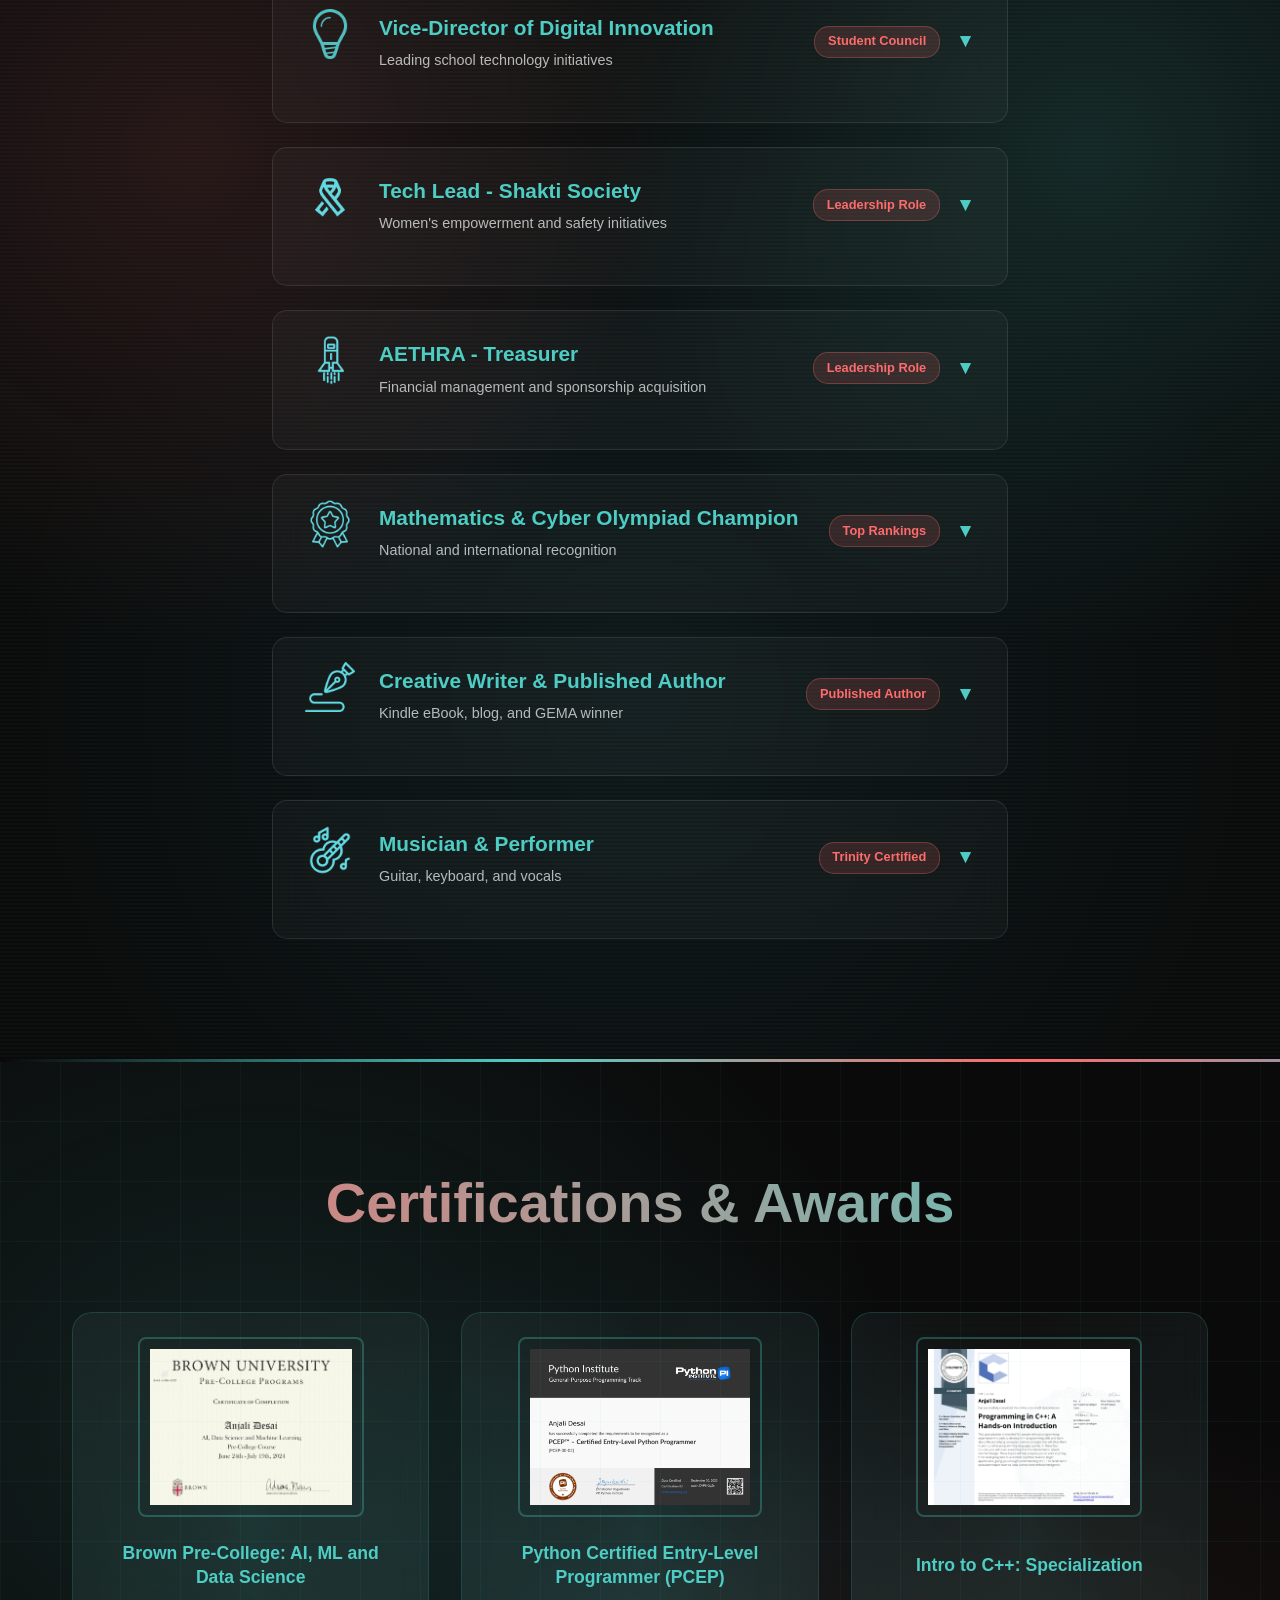
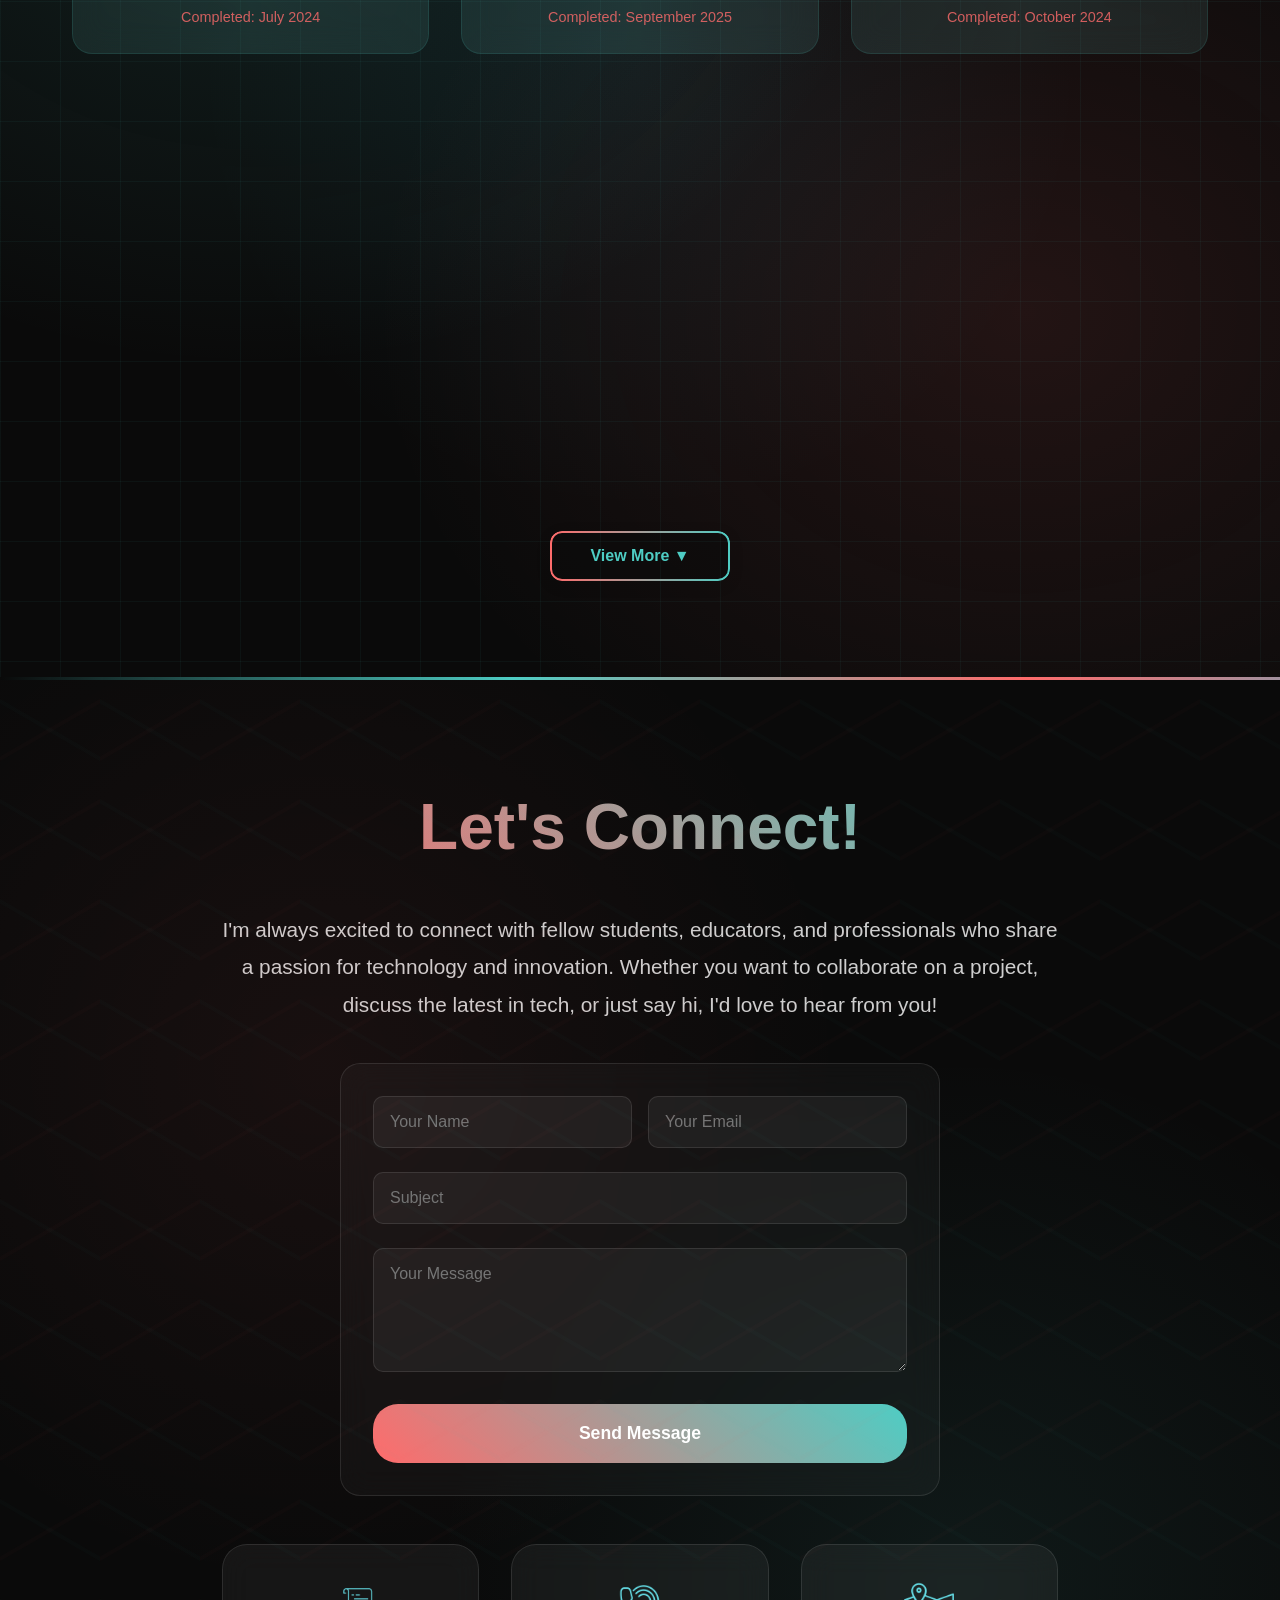
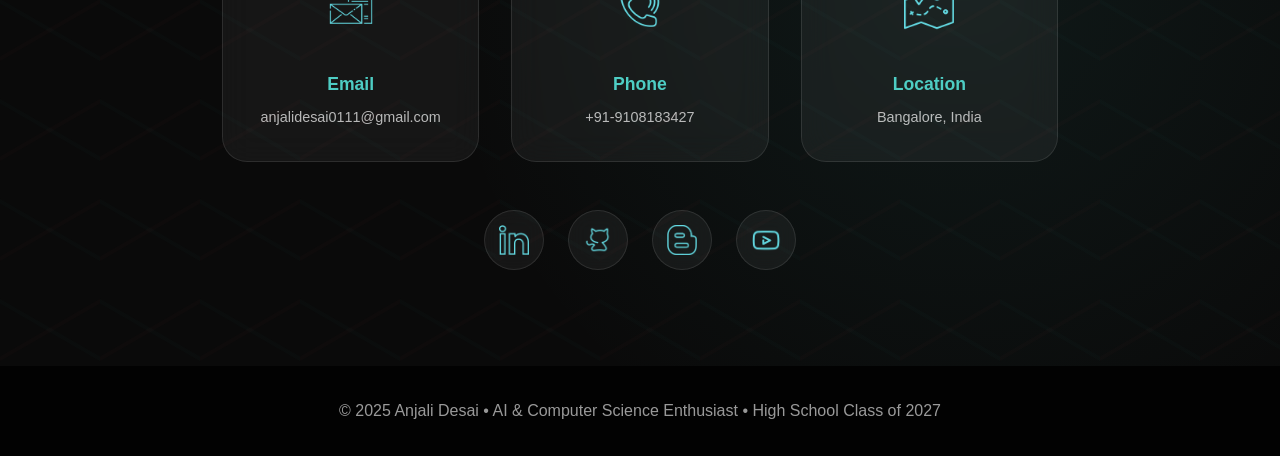
==== commit a9cdf8ea: "Update index.html" ====
--- a/index.html
+++ b/index.html
@@ -175,10 +175,13 @@
             <div class="about-right">
                 <h2 class="about-title">Hello World!</h2>
                 <p class="about-text">
-                    I'm a high school student passionate about artificial intelligence and computer science. My journey began with curiosity about how machines learn, leading me to complete Brown University's Pre-College AI program with a 98% grade and publish research on air quality forecasting in the International Journal of Scientific Research.
+                    I'm an aspiring computer scientist in my final year of high school, fascinated by how machines learn and how that learning can be aimed at problems that matter. That curiosity has grown into real research: I've published a paper on GRU-based air-quality forecasting for Bengaluru (IJSR, 2025) and a deep-learning model for breast cancer subtype classification, published at the 2026 ICEC2NT conference. As a Research Intern at FECT R&amp;D Lab, I now work on intersectional computing and equitable AI in education &mdash; work recognized with the lab's Outstanding Intern award.
                 </p>
                 <p class="about-text">
-                    As Vice-Director of Digital Innovation at my school, I aim to promote peer learning and the use of AI in the classroom. I'm also Tech Lead for Shakti Society, working on women's empowerment and safety initiatives, and have raised over $17,000 dollars worth of prizes via company sponsorships as Treasurer of AETHRA, a student-led tech organisation that hosts online events. When I'm not coding or leading tech initiatives, I volunteer with CRY foundation teaching digital literacy to underprivileged students, write fiction for my blog and Kindle, and perform music as part of Dhuniscian.
+                    I'm drawn to hard problems. I earned a Gold Medal at the American Mathematics Olympiad and reached the Gold division of USACO (top 1% of competitors), and completed Brown University's Pre-College AI, ML &amp; Data Science program with a 98% grade. My project Buzzguard &mdash; an offline app that detects disease-carrying mosquitoes by their wingbeat and maps ward-level outbreak risk &mdash; was a national finalist at the Vivo Ignite innovation competition.
+                </p>
+                <p class="about-text">
+                    I also care about building things that outlast me. I'm the founding Chief Editor of my school's first-ever student magazine &mdash; an idea my team pitched to the board ourselves, now published quarterly, with younger students I'm training to carry it forward after we graduate. Alongside that, I serve as Vice-Director of Digital Innovation, Tech Lead for the Shakti Society women's-empowerment initiative, and Treasurer of AETHRA, where I've secured over $17,000 in sponsorships. Outside tech, I volunteer with CRY teaching digital literacy, publish fiction on my blog and Kindle, and perform music with Dhuniscian.
                 </p>
 
                 <div class="tech-stack">
@@ -209,7 +212,7 @@
                     <div class="timeline-content">
                         <h3 class="timeline-title">Academic Excellence</h3>
                         <p class="timeline-description">
-                            Maintaining outstanding grades: <b>97% in both 9th and 10th grades</b>, and ranked <b>academic topper of my grade in 11th</b> — awarded first place for academic achievement at our school's annual Puraskruti ceremony. Currently studying Physics, Chemistry, Mathematics, and Computer Science in CBSE curriculum at National Hill View Public School.
+                            Maintaining outstanding grades: <b>97% across 9th, 10th, and 11th grades</b>, and ranked <b>academic topper of my grade in 11th</b> — awarded first place for academic achievement at our school's annual Puraskruti ceremony. Currently studying Physics, Chemistry, Mathematics, and Computer Science in CBSE curriculum at National Hill View Public School.
                         </p>
                     </div>
                 </div>
@@ -233,7 +236,8 @@
                     <div class="timeline-content">
                         <h3 class="timeline-title">Standardized Excellence</h3>
                         <p class="timeline-description">
-                            SAT Score: 1560 (English: 780, Math: 780). Scored a perfect <b>5/5 on all four AP exams</b> — AP Physics C: Mechanics, AP Statistics, AP Calculus BC, and AP Computer Science A. <a href="cert_pdf/AP-Scorecard.pdf" target="_blank" class="timeline-link">View AP scorecard →</a>
+                            SAT Score: 1560 (English: 780, Math: 780). Scored a perfect <b>5/5 on all four AP exams</b> — AP Physics C: Mechanics, AP Statistics, AP Calculus BC, and AP Computer Science A. <a href="cert_pdf/AP-Scorecard.pdf" target="_blank" class="timeline-link">View AP scorecard →</a><br>
+                            TOEFL: <b>118/120</b>, with a perfect <b>6/6 in every section</b> (Aug 2026). <a href="cert_pdf/TOEFL-Scorecard.pdf" target="_blank" class="timeline-link">View TOEFL scorecard →</a>
                         </p>
                     </div>
                 </div>
@@ -738,23 +742,13 @@
                     </div>
 
                     <div class="certification-card hidden">
-                        <a href="cert_pdf/Verizon-Job-Sim.pdf" target="_blank">
-                            <img src="cert_img/cert-verizon.jpg" alt="Verizon Cloud Platform Job Simulation" class="cert-image" loading="lazy">
-                        </a>
-                        <a href="cert_pdf/Verizon-Job-Sim.pdf" target="_blank">
-                            <h3 class="cert-title">Verizon Cloud Platform Job Simulation</h3>
-                        </a>
-                        <p class="cert-date">Completed: October 2024</p>
-                    </div>
-                
-                    <div class="certification-card hidden">
-                        <a href="cert_pdf/EA-Job-Sim.pdf" target="_blank">
-                            <img src="cert_img/cert-ea.jpg" alt="EA Software Engineering Job Simulation" class="cert-image" loading="lazy">
-                        </a>
-                        <a href="cert_pdf/EA-Job-Sim.pdf" target="_blank">
-                            <h3 class="cert-title">EA Software Engineering Job Simulation</h3>
-                        </a>
-                        <p class="cert-date">Completed: November 2024</p>
+                        <a href="cert_pdf/FECT-Outstanding-Intern.pdf" target="_blank">
+                            <img src="cert_img/cert-fect.jpg" alt="FECT R&amp;D Lab Outstanding Research Intern" class="cert-image" loading="lazy">
+                        </a>
+                        <a href="cert_pdf/FECT-Outstanding-Intern.pdf" target="_blank">
+                            <h3 class="cert-title">FECT R&amp;D Lab: Outstanding Research Intern</h3>
+                        </a>
+                        <p class="cert-date">Awarded: 2026</p>
                     </div>
                 </div>
                 
--- a/style.css
+++ b/style.css
@@ -2146,3 +2146,63 @@
 * { cursor: auto; }
 
 a, button { cursor: pointer; }
+
+/* Inline links inside timeline and activity descriptions */
+.timeline-link {
+    display: inline-block;
+    margin-top: 0.75rem;
+    color: #4ecdc4;
+    text-decoration: none;
+    font-weight: 600;
+    border-bottom: 1px solid rgba(78, 205, 196, 0.4);
+    transition: color 0.3s ease, border-color 0.3s ease;
+}
+
+.timeline-link:hover {
+    color: #ff6b6b;
+    border-color: #ff6b6b;
+}
+
+.activity-link {
+    color: #4ecdc4;
+    text-decoration: none;
+    font-weight: 600;
+    border-bottom: 1px solid rgba(78, 205, 196, 0.4);
+    transition: color 0.3s ease, border-color 0.3s ease;
+}
+
+.activity-link:hover {
+    color: #ff6b6b;
+    border-color: #ff6b6b;
+}
+
+/* Respect users who prefer reduced motion:
+   calm the always-on animations while keeping all intro content visible.
+   Many intro elements start at opacity:0 and animate/observe their way in,
+   so they are explicitly forced back to a visible state here. */
+@media (prefers-reduced-motion: reduce) {
+    *, *::before, *::after {
+        animation-duration: 0.001ms !important;
+        animation-iteration-count: 1 !important;
+        transition-duration: 0.001ms !important;
+        scroll-behavior: auto !important;
+    }
+
+    .hero-image-container,
+    .hero-subtitle,
+    .hero-stat-item,
+    .hero-school-info,
+    .hero-contact,
+    .about-left,
+    .about-right,
+    .about-title,
+    .about-text,
+    .tech-item,
+    .timeline-item,
+    .project-card,
+    .activity-list-item,
+    .certification-card {
+        opacity: 1 !important;
+        transform: none !important;
+    }
+}
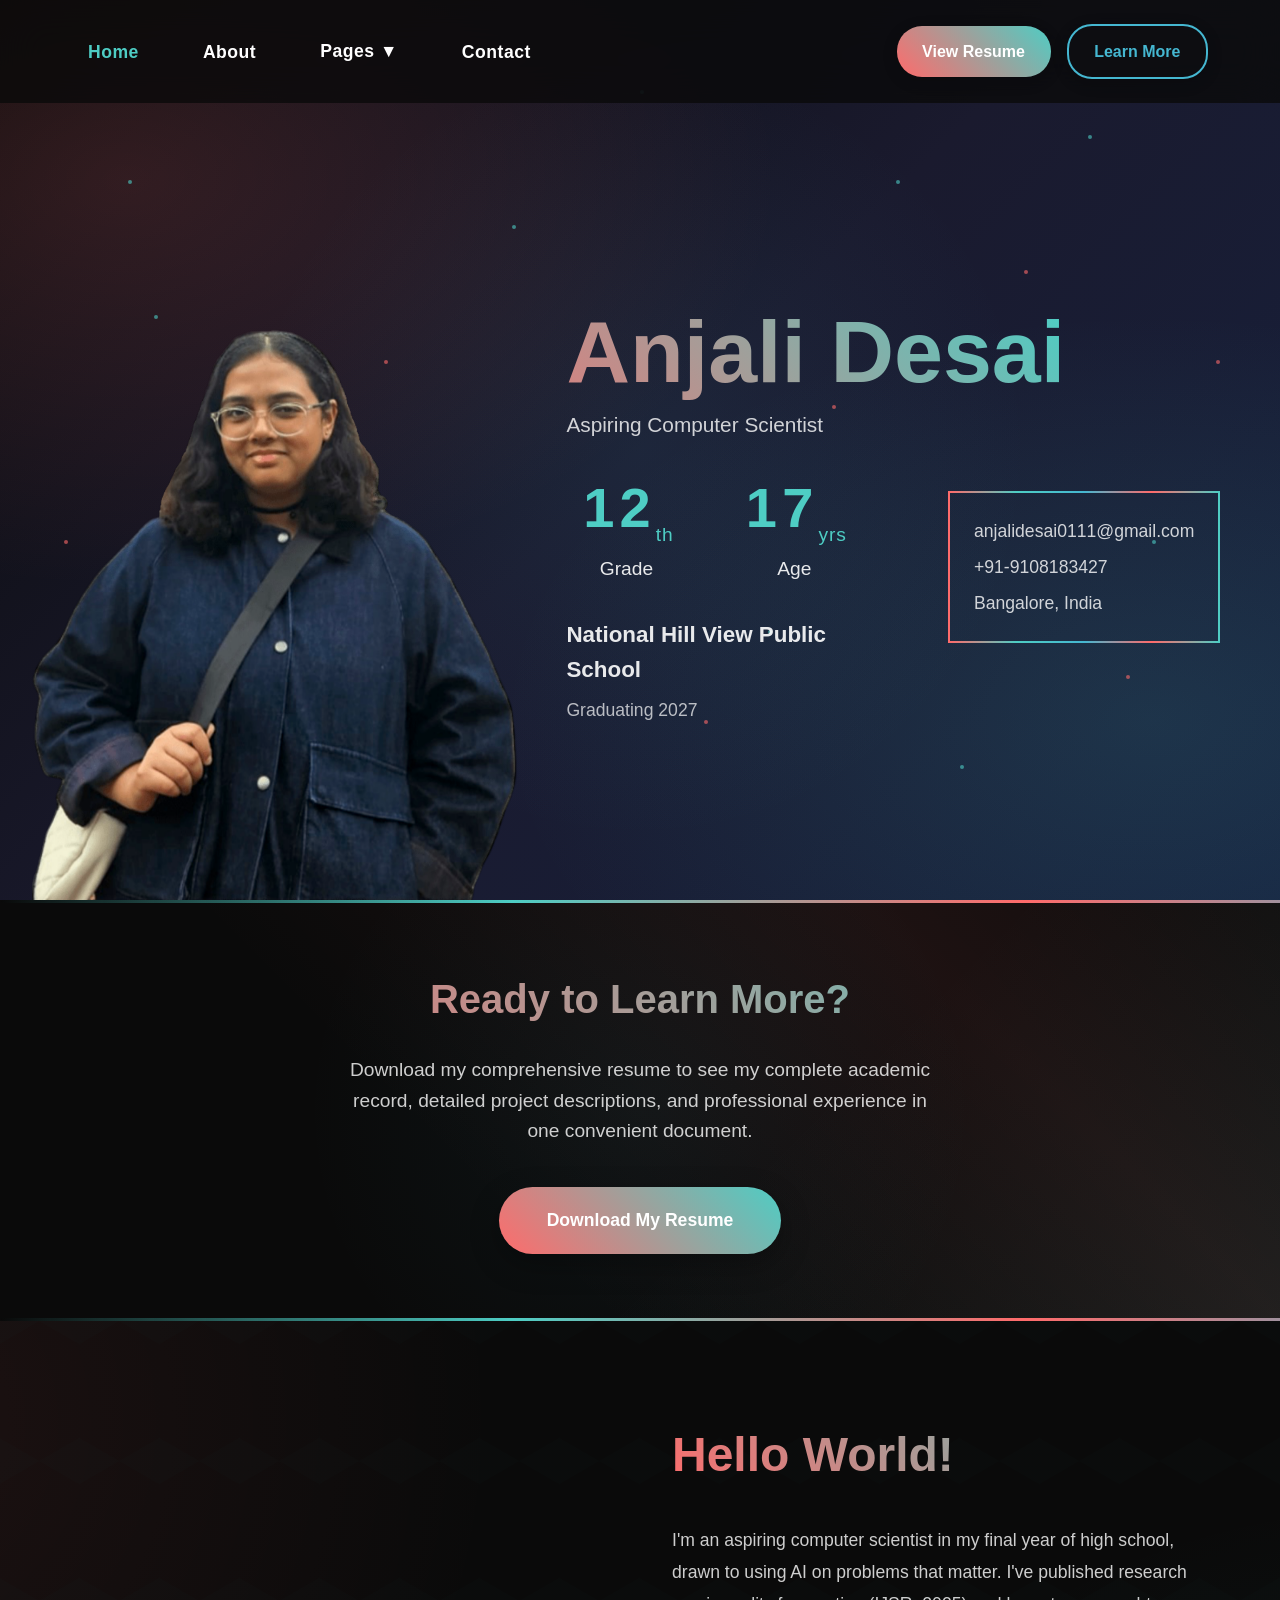
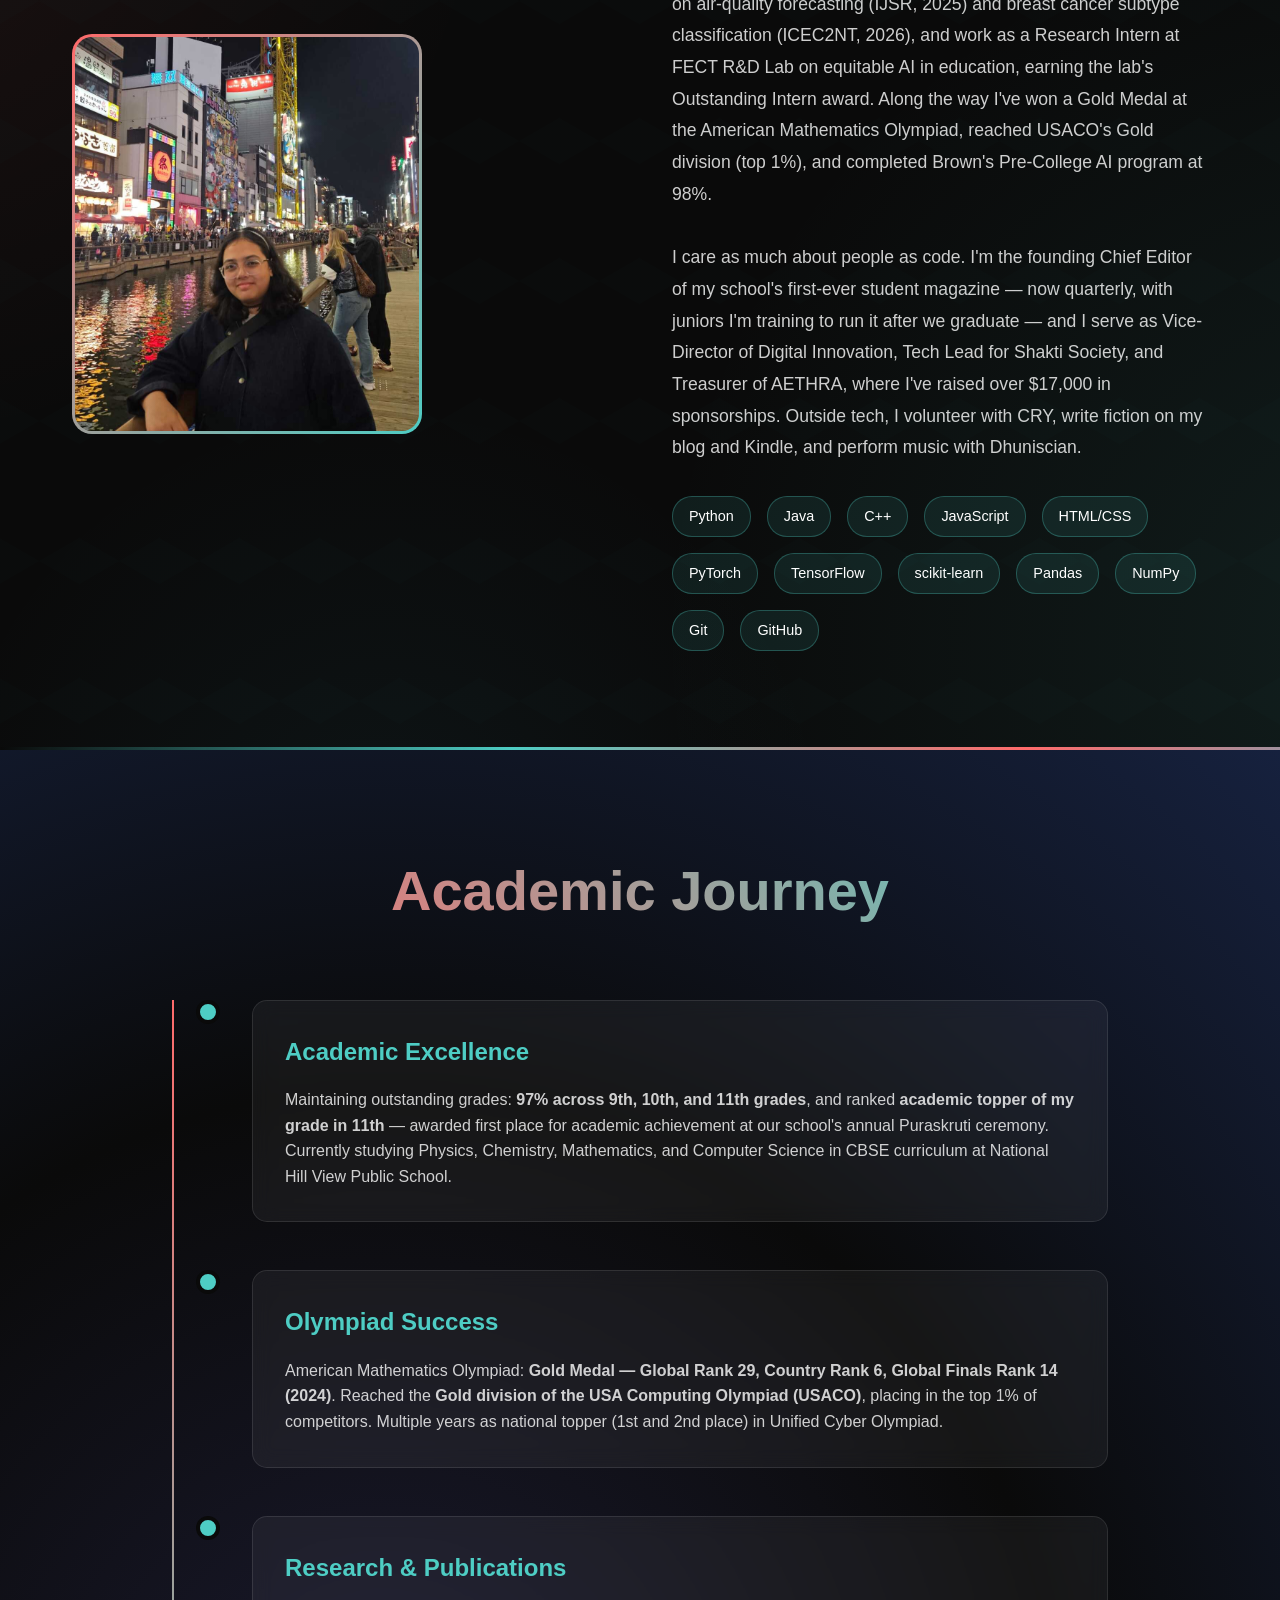
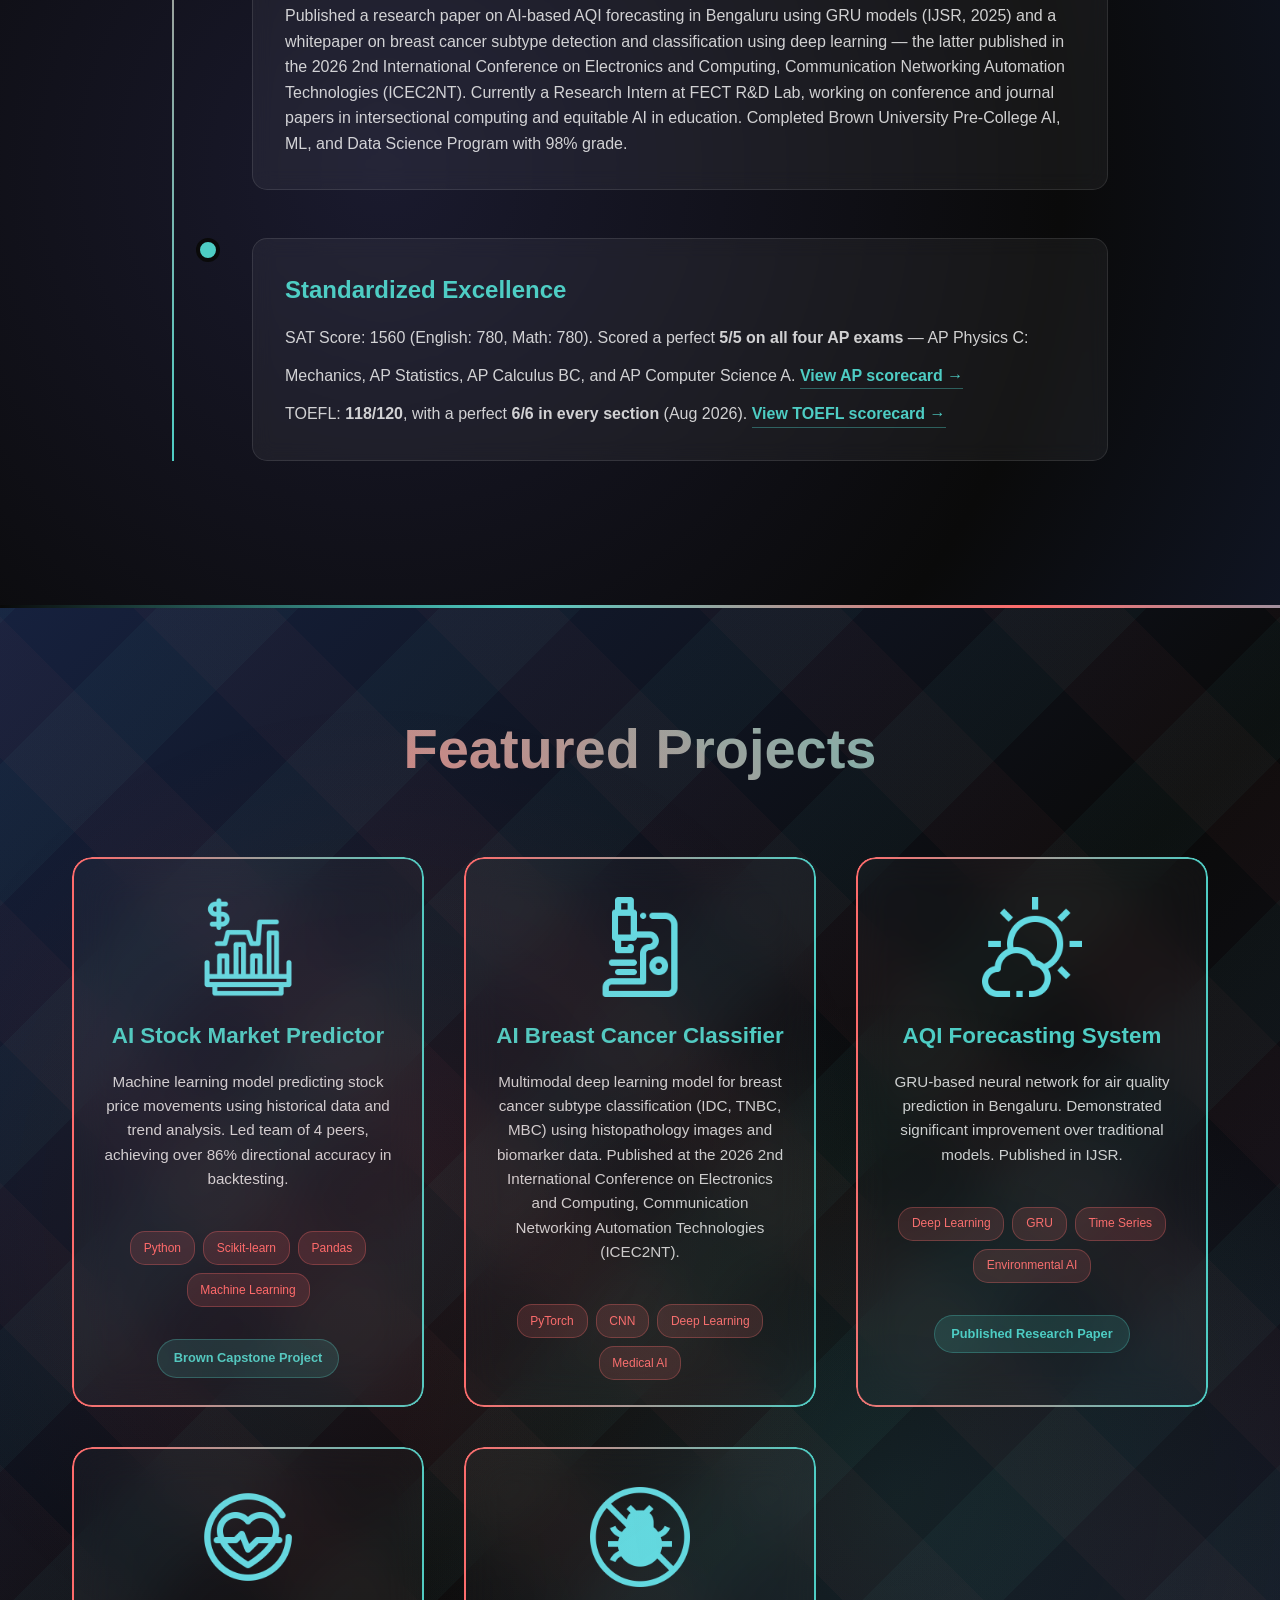
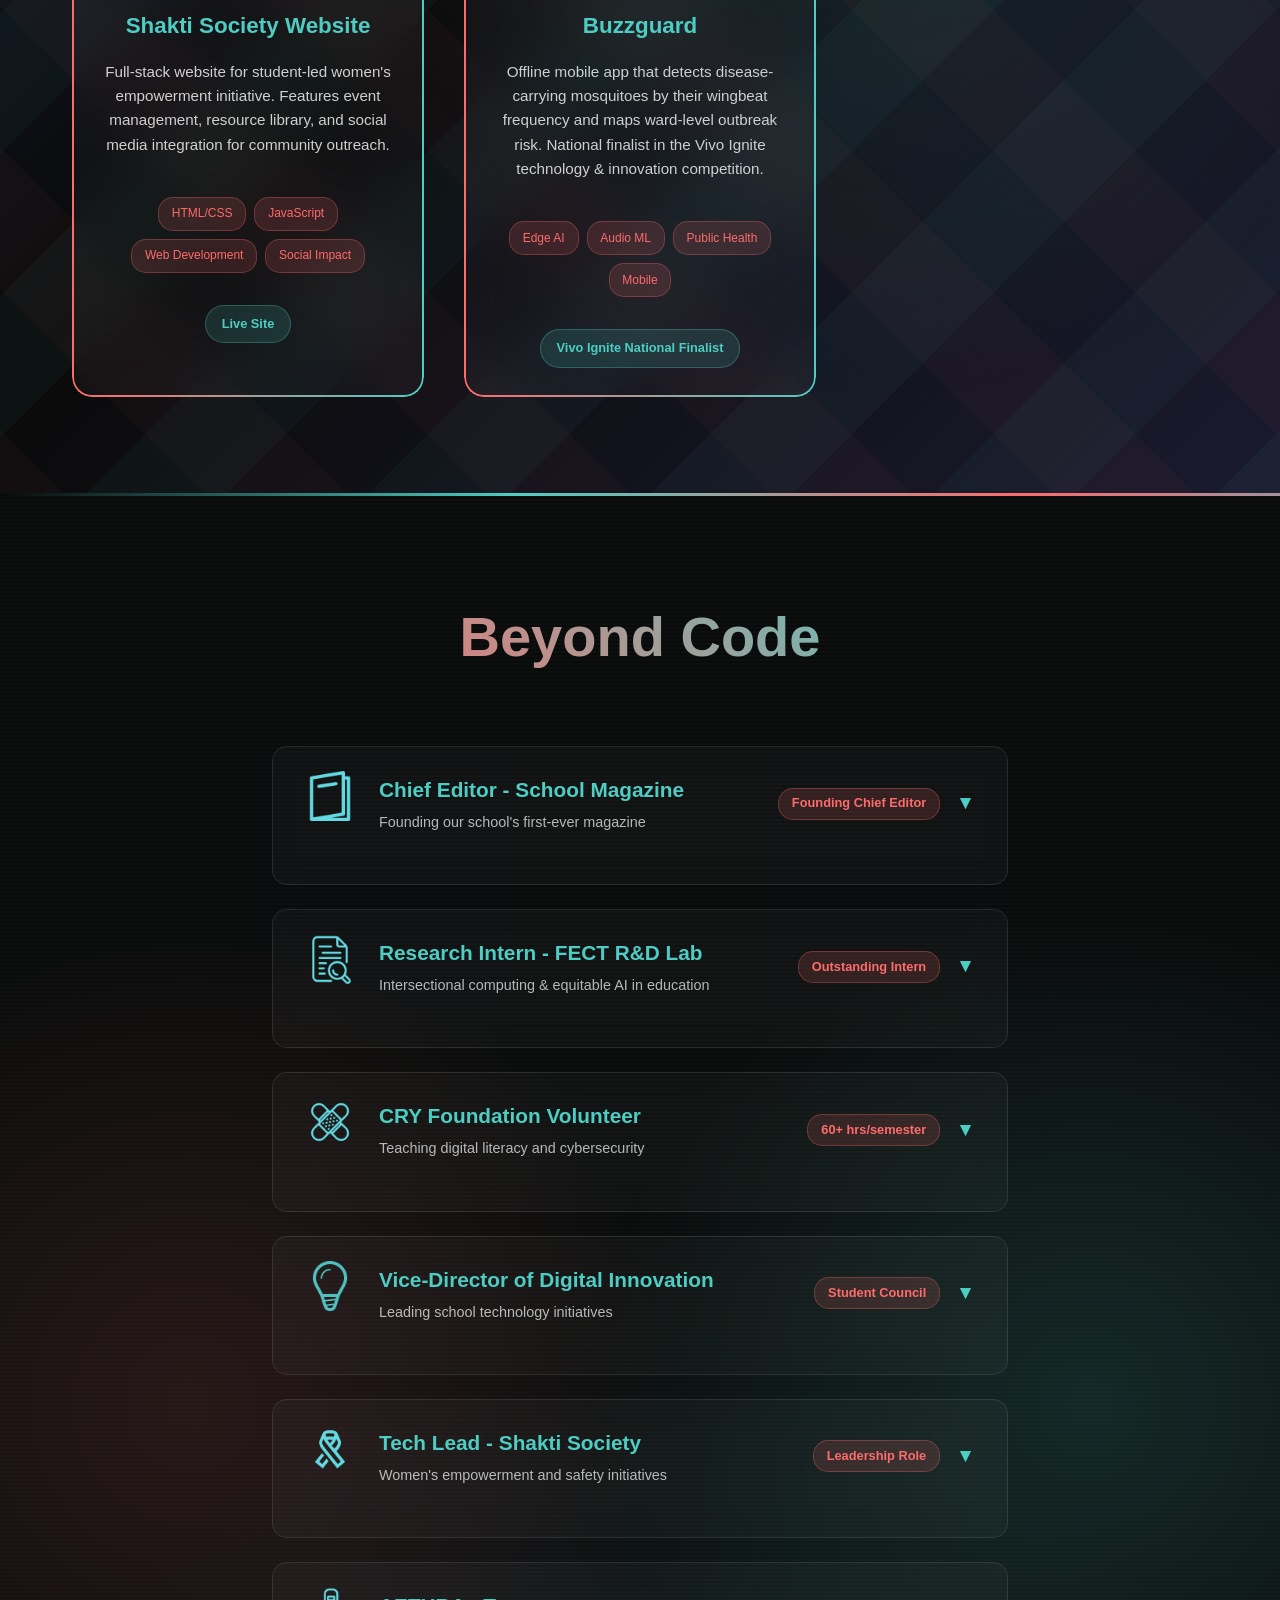
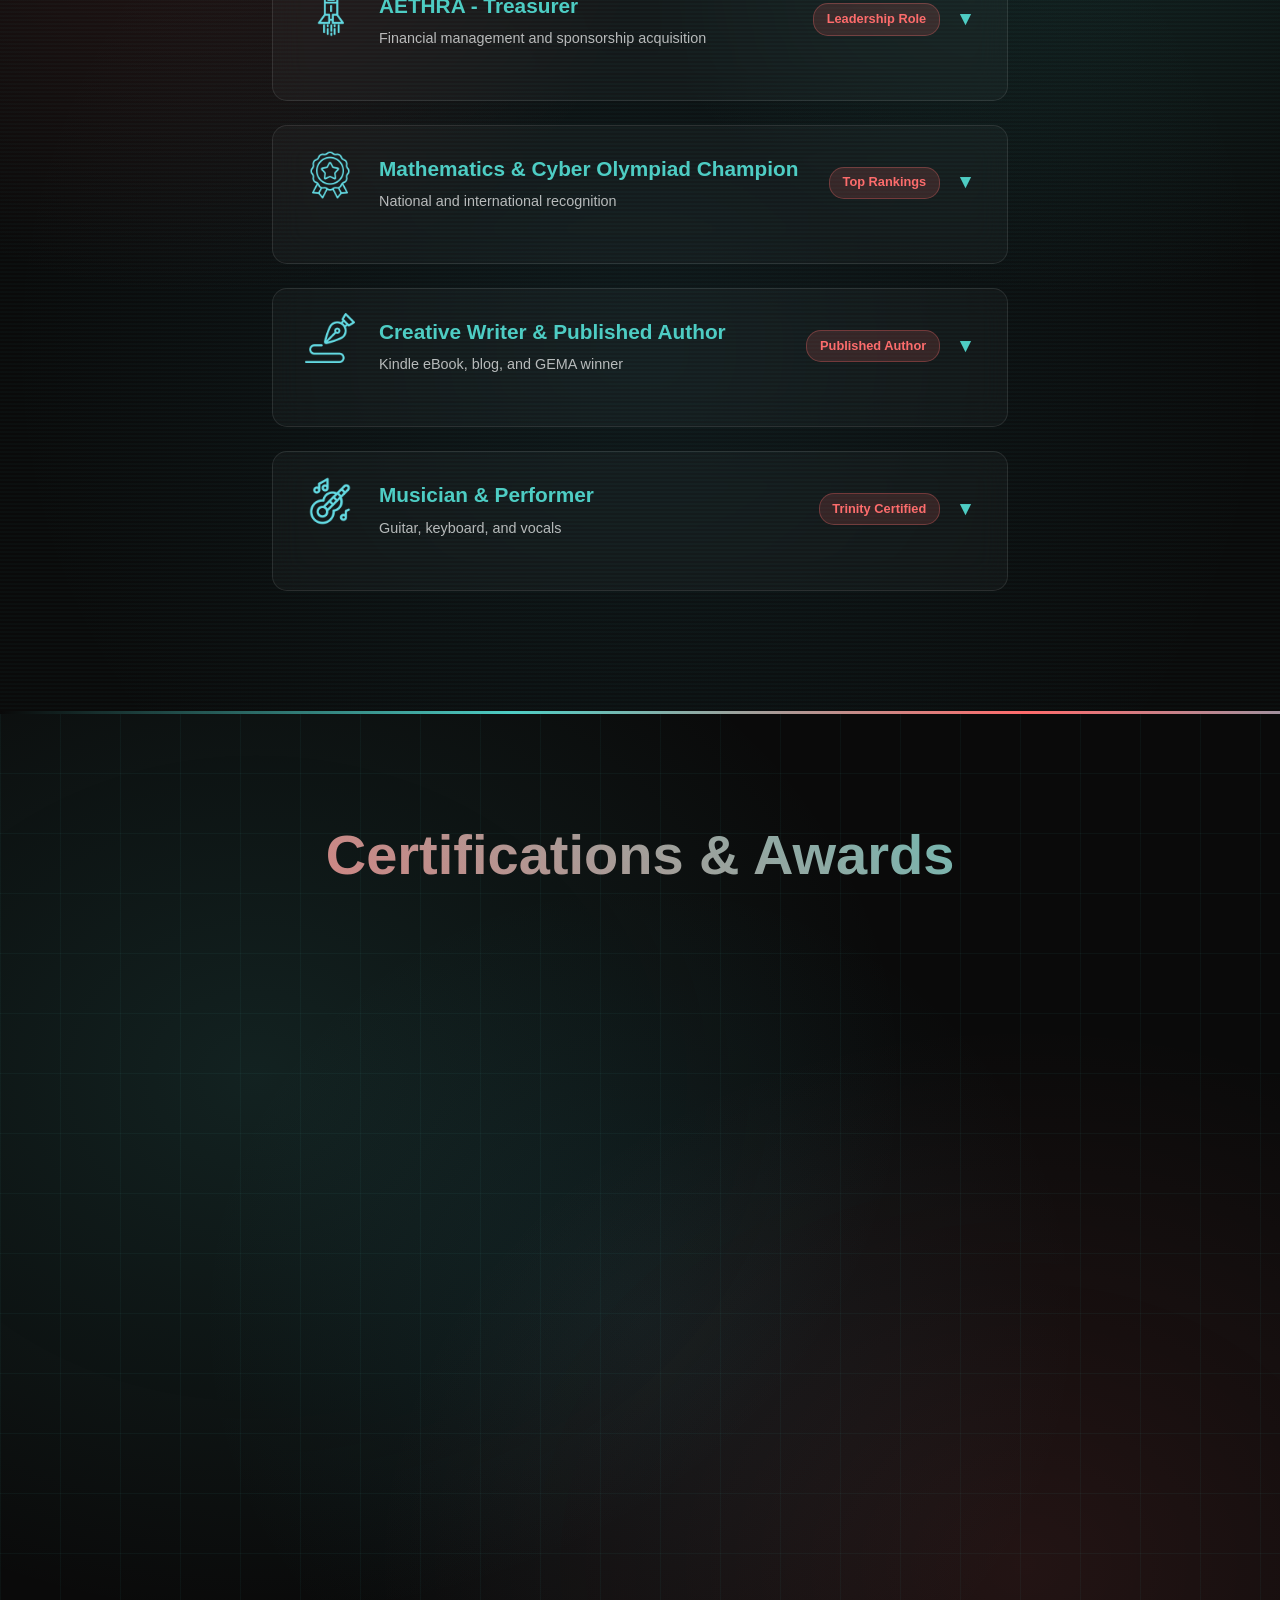
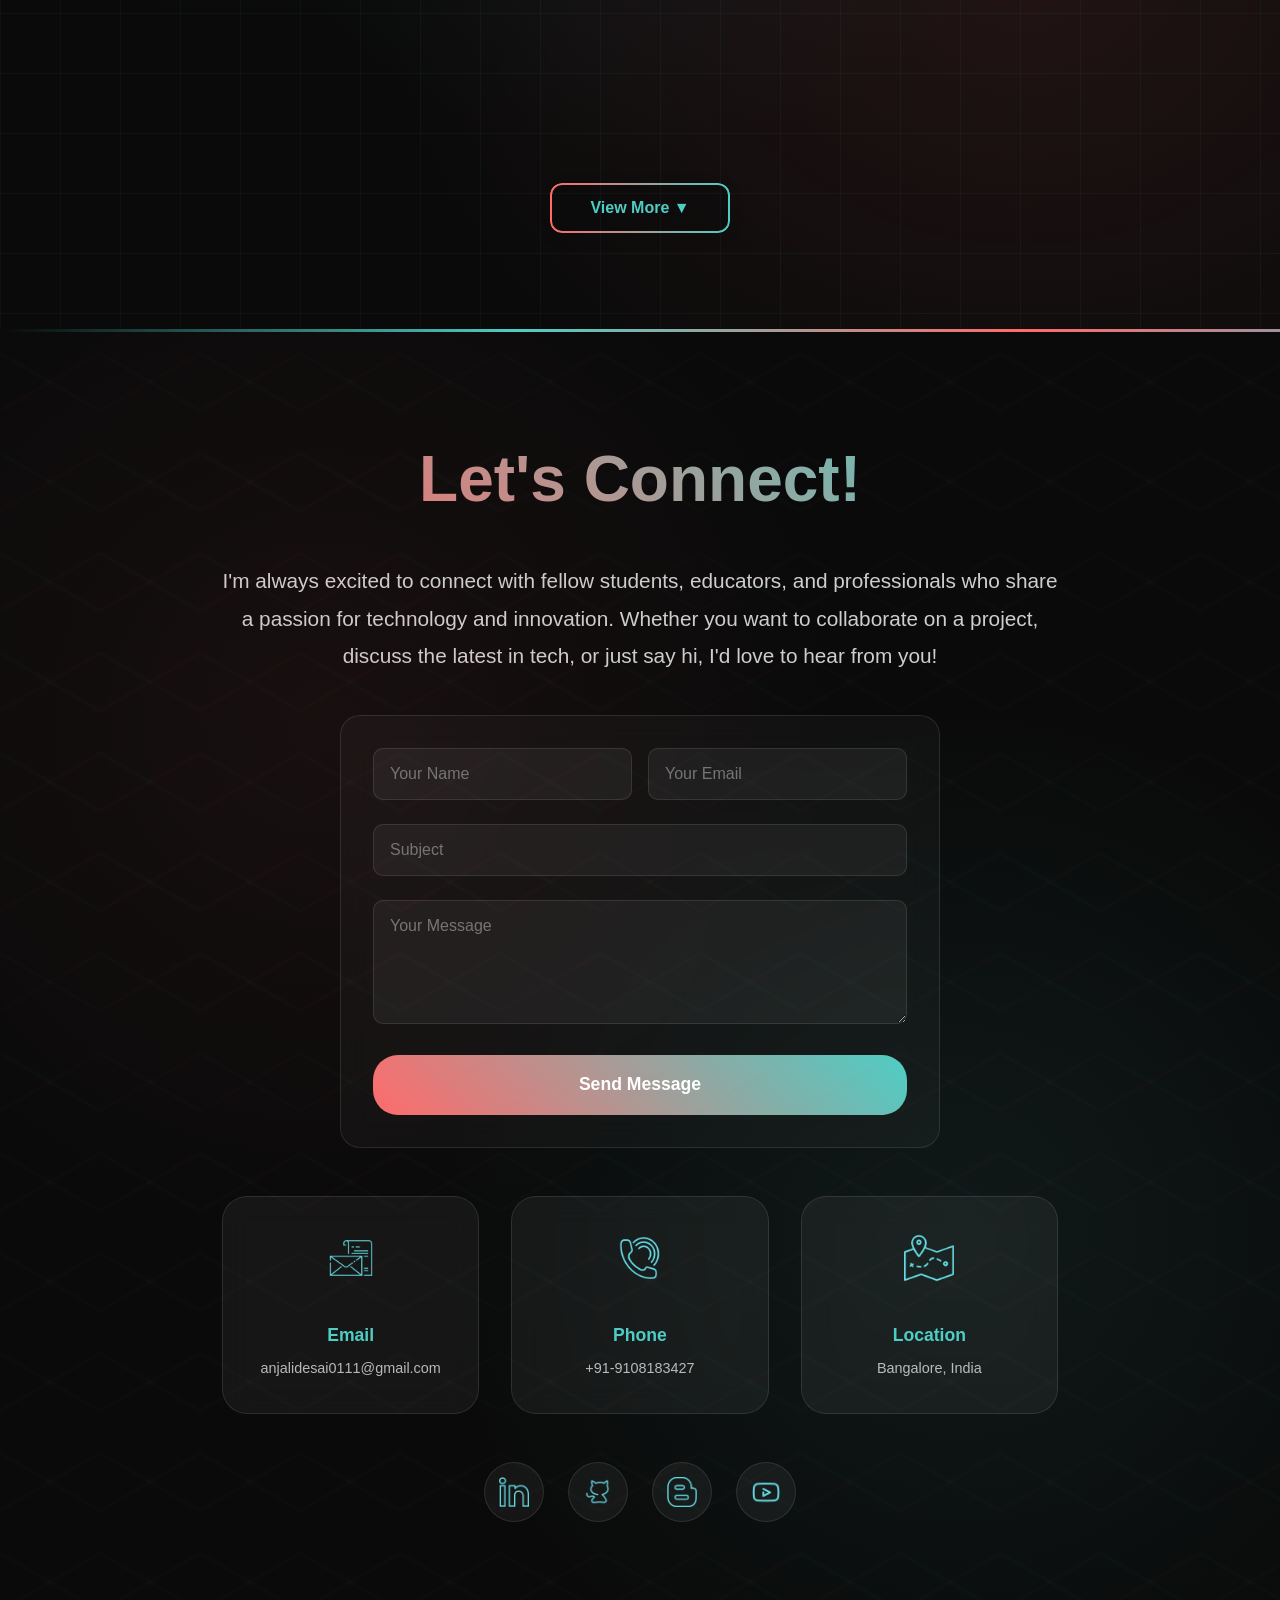
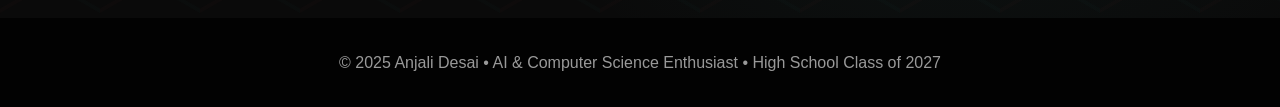
==== commit 1acc8f79: "Update index.html" ====
--- a/index.html
+++ b/index.html
@@ -5,7 +5,7 @@
     <meta name="viewport" content="width=device-width, initial-scale=1.0">
     <title>Anjali Desai - Portfolio</title>
 </head>
-<link rel="stylesheet" href="style.css">
+<link rel="stylesheet" href="style.css?v=3">
 <body>
     <div class="page-transition" id="pageTransition">
         <div class="loader"></div>
@@ -175,13 +175,10 @@
             <div class="about-right">
                 <h2 class="about-title">Hello World!</h2>
                 <p class="about-text">
-                    I'm an aspiring computer scientist in my final year of high school, fascinated by how machines learn and how that learning can be aimed at problems that matter. That curiosity has grown into real research: I've published a paper on GRU-based air-quality forecasting for Bengaluru (IJSR, 2025) and a deep-learning model for breast cancer subtype classification, published at the 2026 ICEC2NT conference. As a Research Intern at FECT R&amp;D Lab, I now work on intersectional computing and equitable AI in education &mdash; work recognized with the lab's Outstanding Intern award.
+                    I'm an aspiring computer scientist in my final year of high school, drawn to using AI on problems that matter. I've published research on air-quality forecasting (IJSR, 2025) and breast cancer subtype classification (ICEC2NT, 2026), and work as a Research Intern at FECT R&amp;D Lab on equitable AI in education, earning the lab's Outstanding Intern award. Along the way I've won a Gold Medal at the American Mathematics Olympiad, reached USACO's Gold division (top 1%), and completed Brown's Pre-College AI program at 98%.
                 </p>
                 <p class="about-text">
-                    I'm drawn to hard problems. I earned a Gold Medal at the American Mathematics Olympiad and reached the Gold division of USACO (top 1% of competitors), and completed Brown University's Pre-College AI, ML &amp; Data Science program with a 98% grade. My project Buzzguard &mdash; an offline app that detects disease-carrying mosquitoes by their wingbeat and maps ward-level outbreak risk &mdash; was a national finalist at the Vivo Ignite innovation competition.
-                </p>
-                <p class="about-text">
-                    I also care about building things that outlast me. I'm the founding Chief Editor of my school's first-ever student magazine &mdash; an idea my team pitched to the board ourselves, now published quarterly, with younger students I'm training to carry it forward after we graduate. Alongside that, I serve as Vice-Director of Digital Innovation, Tech Lead for the Shakti Society women's-empowerment initiative, and Treasurer of AETHRA, where I've secured over $17,000 in sponsorships. Outside tech, I volunteer with CRY teaching digital literacy, publish fiction on my blog and Kindle, and perform music with Dhuniscian.
+                    I care as much about people as code. I'm the founding Chief Editor of my school's first-ever student magazine &mdash; now quarterly, with juniors I'm training to run it after we graduate &mdash; and I serve as Vice-Director of Digital Innovation, Tech Lead for Shakti Society, and Treasurer of AETHRA, where I've raised over $17,000 in sponsorships. Outside tech, I volunteer with CRY, write fiction on my blog and Kindle, and perform music with Dhuniscian.
                 </p>
 
                 <div class="tech-stack">
@@ -836,6 +833,6 @@
 
     <button class="scroll-to-top" id="scrollToTop">↑</button>
 </body>
-<script src="script.js"></script>
+<script src="script.js?v=3"></script>
 
 </html>
--- a/style.css
+++ b/style.css
@@ -428,7 +428,7 @@
 }
 
 .hero-name {
-    font-size: clamp(3rem, 6vw, 4rem);
+    font-size: clamp(3.5rem, 7.5vw, 5.5rem);
     font-weight: 900;
     margin-bottom: 0.5rem;
     background: linear-gradient(45deg, #ff6b6b, #4ecdc4, #45b7d1, #ff6b6b);
@@ -912,6 +912,10 @@
 
 .about-text:nth-of-type(2) {
     transition-delay: 0.9s;
+}
+
+.about-text:nth-of-type(3) {
+    transition-delay: 1.1s;
 }
 
 .about-right.visible .about-text {
@@ -2111,7 +2115,7 @@
         text-align: center;
     }
     .hero-name { 
-        font-size: 2.5rem; 
+        font-size: 3rem; 
         margin-bottom: 1.5rem;
     }
     .hero-stats {
